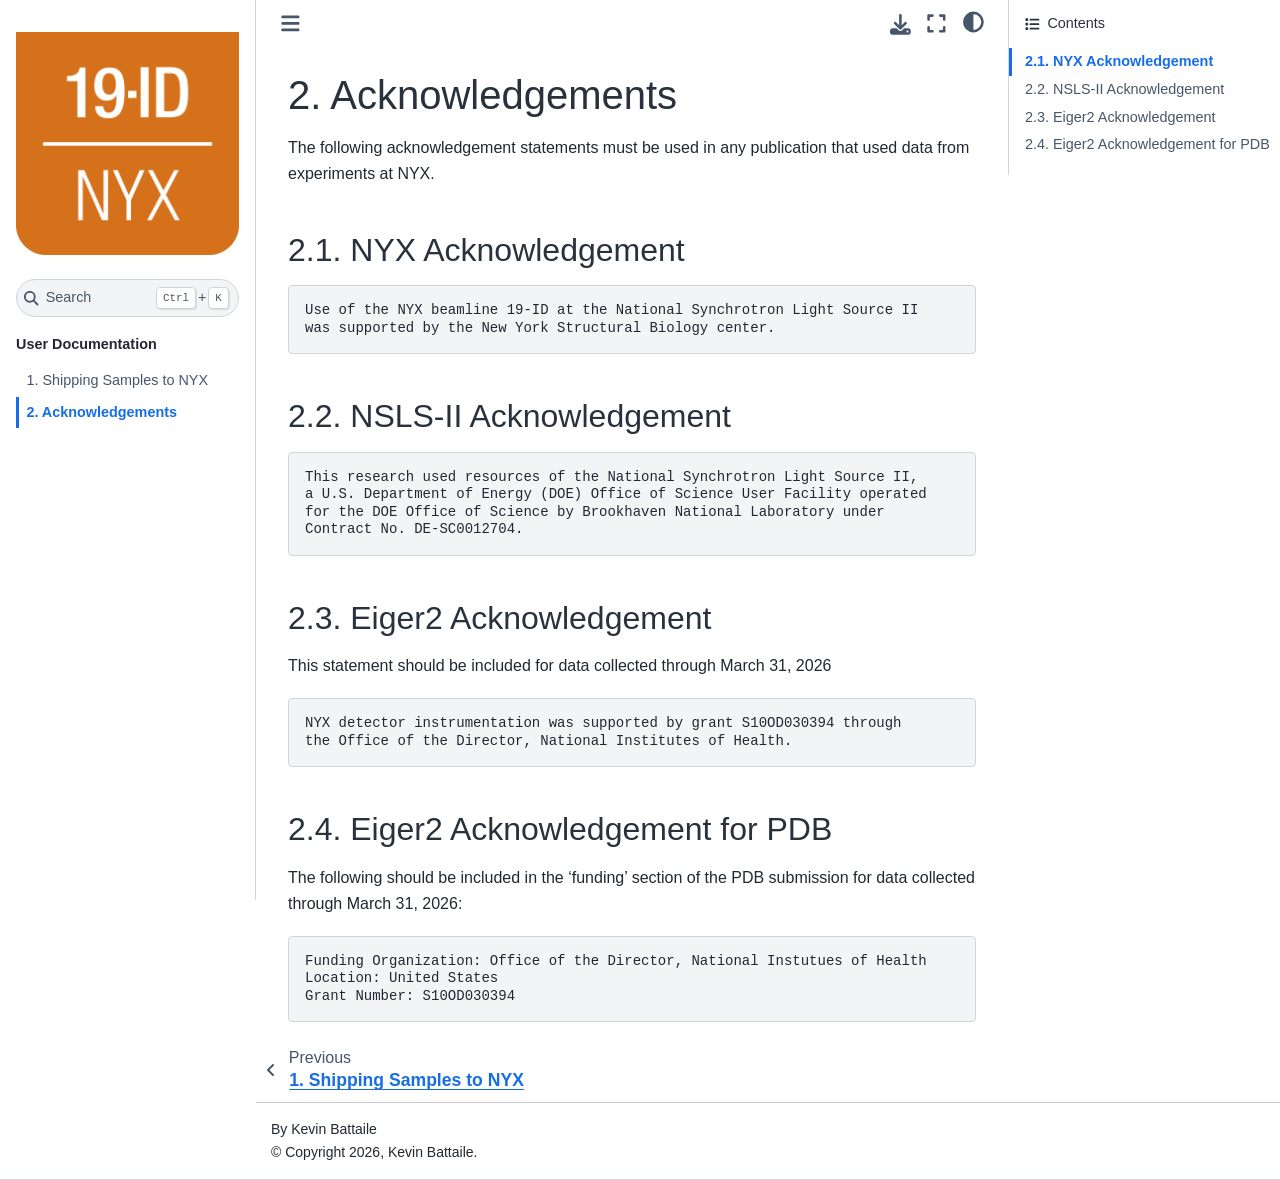
==== docs/acknowledgement.html @ 287fa5cd "Update manual content" ====
<!DOCTYPE html>


<html lang="en" data-content_root="./" >

  <head>
    <meta charset="utf-8" />
    <meta name="viewport" content="width=device-width, initial-scale=1.0" /><meta name="viewport" content="width=device-width, initial-scale=1" />

    <title>2. Acknowledgements &#8212; NYX Documentation  documentation</title>
  
  
  
  <script data-cfasync="false">
    document.documentElement.dataset.mode = localStorage.getItem("mode") || "";
    document.documentElement.dataset.theme = localStorage.getItem("theme") || "";
  </script>
  
  <!-- Loaded before other Sphinx assets -->
  <link href="_static/styles/theme.css?digest=dfe6caa3a7d634c4db9b" rel="stylesheet" />
<link href="_static/styles/bootstrap.css?digest=dfe6caa3a7d634c4db9b" rel="stylesheet" />
<link href="_static/styles/pydata-sphinx-theme.css?digest=dfe6caa3a7d634c4db9b" rel="stylesheet" />

  
  <link href="_static/vendor/fontawesome/6.5.2/css/all.min.css?digest=dfe6caa3a7d634c4db9b" rel="stylesheet" />
  <link rel="preload" as="font" type="font/woff2" crossorigin href="_static/vendor/fontawesome/6.5.2/webfonts/fa-solid-900.woff2" />
<link rel="preload" as="font" type="font/woff2" crossorigin href="_static/vendor/fontawesome/6.5.2/webfonts/fa-brands-400.woff2" />
<link rel="preload" as="font" type="font/woff2" crossorigin href="_static/vendor/fontawesome/6.5.2/webfonts/fa-regular-400.woff2" />

    <link rel="stylesheet" type="text/css" href="_static/pygments.css?v=8f2a1f02" />
    <link rel="stylesheet" type="text/css" href="_static/styles/sphinx-book-theme.css?v=eba8b062" />
  
  <!-- Pre-loaded scripts that we'll load fully later -->
  <link rel="preload" as="script" href="_static/scripts/bootstrap.js?digest=dfe6caa3a7d634c4db9b" />
<link rel="preload" as="script" href="_static/scripts/pydata-sphinx-theme.js?digest=dfe6caa3a7d634c4db9b" />
  <script src="_static/vendor/fontawesome/6.5.2/js/all.min.js?digest=dfe6caa3a7d634c4db9b"></script>

    <script src="_static/documentation_options.js?v=9eb32ce0"></script>
    <script src="_static/doctools.js?v=fd6eb6e6"></script>
    <script src="_static/sphinx_highlight.js?v=6ffebe34"></script>
    <script src="_static/scripts/sphinx-book-theme.js?v=887ef09a"></script>
    <script>DOCUMENTATION_OPTIONS.pagename = 'acknowledgement';</script>
    <link rel="index" title="Index" href="genindex.html" />
    <link rel="search" title="Search" href="search.html" />
    <link rel="prev" title="1. Shipping Samples to NYX" href="shipping.html" />
  <meta name="viewport" content="width=device-width, initial-scale=1"/>
  <meta name="docsearch:language" content="en"/>
  </head>
  
  
  <body data-bs-spy="scroll" data-bs-target=".bd-toc-nav" data-offset="180" data-bs-root-margin="0px 0px -60%" data-default-mode="">

  
  
  <div id="pst-skip-link" class="skip-link d-print-none"><a href="#main-content">Skip to main content</a></div>
  
  <div id="pst-scroll-pixel-helper"></div>
  
  <button type="button" class="btn rounded-pill" id="pst-back-to-top">
    <i class="fa-solid fa-arrow-up"></i>Back to top</button>

  
  <input type="checkbox"
          class="sidebar-toggle"
          id="pst-primary-sidebar-checkbox"/>
  <label class="overlay overlay-primary" for="pst-primary-sidebar-checkbox"></label>
  
  <input type="checkbox"
          class="sidebar-toggle"
          id="pst-secondary-sidebar-checkbox"/>
  <label class="overlay overlay-secondary" for="pst-secondary-sidebar-checkbox"></label>
  
  <div class="search-button__wrapper">
    <div class="search-button__overlay"></div>
    <div class="search-button__search-container">
<form class="bd-search d-flex align-items-center"
      action="search.html"
      method="get">
  <i class="fa-solid fa-magnifying-glass"></i>
  <input type="search"
         class="form-control"
         name="q"
         id="search-input"
         placeholder="Search..."
         aria-label="Search..."
         autocomplete="off"
         autocorrect="off"
         autocapitalize="off"
         spellcheck="false"/>
  <span class="search-button__kbd-shortcut"><kbd class="kbd-shortcut__modifier">Ctrl</kbd>+<kbd>K</kbd></span>
</form></div>
  </div>

  <div class="pst-async-banner-revealer d-none">
  <aside id="bd-header-version-warning" class="d-none d-print-none" aria-label="Version warning"></aside>
</div>

  
    <header class="bd-header navbar navbar-expand-lg bd-navbar d-print-none">
    </header>
  

  <div class="bd-container">
    <div class="bd-container__inner bd-page-width">
      
      
      
      <div class="bd-sidebar-primary bd-sidebar">
        

  
  <div class="sidebar-header-items sidebar-primary__section">
    
    
    
    
  </div>
  
    <div class="sidebar-primary-items__start sidebar-primary__section">
        <div class="sidebar-primary-item">

  
    
  

<a class="navbar-brand logo" href="index.html">
  
  
  
  
  
    
    
      
    
    
    <img src="_static/floor_mat.png" class="logo__image only-light" alt="NYX Documentation  documentation - Home"/>
    <script>document.write(`<img src="_static/floor_mat.png" class="logo__image only-dark" alt="NYX Documentation  documentation - Home"/>`);</script>
  
  
</a></div>
        <div class="sidebar-primary-item">

 <script>
 document.write(`
   <button class="btn search-button-field search-button__button" title="Search" aria-label="Search" data-bs-placement="bottom" data-bs-toggle="tooltip">
    <i class="fa-solid fa-magnifying-glass"></i>
    <span class="search-button__default-text">Search</span>
    <span class="search-button__kbd-shortcut"><kbd class="kbd-shortcut__modifier">Ctrl</kbd>+<kbd class="kbd-shortcut__modifier">K</kbd></span>
   </button>
 `);
 </script></div>
        <div class="sidebar-primary-item"><nav class="bd-links bd-docs-nav" aria-label="Main">
    <div class="bd-toc-item navbar-nav active">
        <p aria-level="2" class="caption" role="heading"><span class="caption-text">User Documentation</span></p>
<ul class="current nav bd-sidenav">
<li class="toctree-l1"><a class="reference internal" href="shipping.html">1. Shipping Samples to NYX</a></li>
<li class="toctree-l1 current active"><a class="current reference internal" href="#">2. Acknowledgements</a></li>
</ul>

    </div>
</nav></div>
    </div>
  
  
  <div class="sidebar-primary-items__end sidebar-primary__section">
  </div>
  
  <div id="rtd-footer-container"></div>


      </div>
      
      <main id="main-content" class="bd-main" role="main">
        
        

<div class="sbt-scroll-pixel-helper"></div>

          <div class="bd-content">
            <div class="bd-article-container">
              
              <div class="bd-header-article d-print-none">
<div class="header-article-items header-article__inner">
  
    <div class="header-article-items__start">
      
        <div class="header-article-item"><button class="sidebar-toggle primary-toggle btn btn-sm" title="Toggle primary sidebar" data-bs-placement="bottom" data-bs-toggle="tooltip">
  <span class="fa-solid fa-bars"></span>
</button></div>
      
    </div>
  
  
    <div class="header-article-items__end">
      
        <div class="header-article-item">

<div class="article-header-buttons">





<div class="dropdown dropdown-download-buttons">
  <button class="btn dropdown-toggle" type="button" data-bs-toggle="dropdown" aria-expanded="false" aria-label="Download this page">
    <i class="fas fa-download"></i>
  </button>
  <ul class="dropdown-menu">
      
      
      
      <li><a href="_sources/acknowledgement.rst" target="_blank"
   class="btn btn-sm btn-download-source-button dropdown-item"
   title="Download source file"
   data-bs-placement="left" data-bs-toggle="tooltip"
>
  

<span class="btn__icon-container">
  <i class="fas fa-file"></i>
  </span>
<span class="btn__text-container">.rst</span>
</a>
</li>
      
      
      
      
      <li>
<button onclick="window.print()"
  class="btn btn-sm btn-download-pdf-button dropdown-item"
  title="Print to PDF"
  data-bs-placement="left" data-bs-toggle="tooltip"
>
  

<span class="btn__icon-container">
  <i class="fas fa-file-pdf"></i>
  </span>
<span class="btn__text-container">.pdf</span>
</button>
</li>
      
  </ul>
</div>




<button onclick="toggleFullScreen()"
  class="btn btn-sm btn-fullscreen-button"
  title="Fullscreen mode"
  data-bs-placement="bottom" data-bs-toggle="tooltip"
>
  

<span class="btn__icon-container">
  <i class="fas fa-expand"></i>
  </span>

</button>



<script>
document.write(`
  <button class="btn btn-sm nav-link pst-navbar-icon theme-switch-button" title="light/dark" aria-label="light/dark" data-bs-placement="bottom" data-bs-toggle="tooltip">
    <i class="theme-switch fa-solid fa-sun fa-lg" data-mode="light"></i>
    <i class="theme-switch fa-solid fa-moon fa-lg" data-mode="dark"></i>
    <i class="theme-switch fa-solid fa-circle-half-stroke fa-lg" data-mode="auto"></i>
  </button>
`);
</script>


<script>
document.write(`
  <button class="btn btn-sm pst-navbar-icon search-button search-button__button" title="Search" aria-label="Search" data-bs-placement="bottom" data-bs-toggle="tooltip">
    <i class="fa-solid fa-magnifying-glass fa-lg"></i>
  </button>
`);
</script>
<button class="sidebar-toggle secondary-toggle btn btn-sm" title="Toggle secondary sidebar" data-bs-placement="bottom" data-bs-toggle="tooltip">
    <span class="fa-solid fa-list"></span>
</button>
</div></div>
      
    </div>
  
</div>
</div>
              
              

<div id="jb-print-docs-body" class="onlyprint">
    <h1>Acknowledgements</h1>
    <!-- Table of contents -->
    <div id="print-main-content">
        <div id="jb-print-toc">
            
            <div>
                <h2> Contents </h2>
            </div>
            <nav aria-label="Page">
                <ul class="visible nav section-nav flex-column">
<li class="toc-h2 nav-item toc-entry"><a class="reference internal nav-link" href="#nyx-acknowledgement">2.1. NYX Acknowledgement</a></li>
<li class="toc-h2 nav-item toc-entry"><a class="reference internal nav-link" href="#nsls-ii-acknowledgement">2.2. NSLS-II Acknowledgement</a></li>
<li class="toc-h2 nav-item toc-entry"><a class="reference internal nav-link" href="#eiger2-acknowledgement">2.3. Eiger2 Acknowledgement</a></li>
<li class="toc-h2 nav-item toc-entry"><a class="reference internal nav-link" href="#eiger2-acknowledgement-for-pdb">2.4. Eiger2 Acknowledgement for PDB</a></li>
</ul>
            </nav>
        </div>
    </div>
</div>

              
                
<div id="searchbox"></div>
                <article class="bd-article">
                  
  <section id="acknowledgements">
<h1><span class="section-number">2. </span>Acknowledgements<a class="headerlink" href="#acknowledgements" title="Link to this heading">#</a></h1>
<p>The following acknowledgement statements must be used in any publication that used data from experiments at NYX.</p>
<section id="nyx-acknowledgement">
<h2><span class="section-number">2.1. </span>NYX Acknowledgement<a class="headerlink" href="#nyx-acknowledgement" title="Link to this heading">#</a></h2>
<div class="highlight-text notranslate"><div class="highlight"><pre><span></span>Use of the NYX beamline 19-ID at the National Synchrotron Light Source II
was supported by the New York Structural Biology center.
</pre></div>
</div>
</section>
<section id="nsls-ii-acknowledgement">
<h2><span class="section-number">2.2. </span>NSLS-II Acknowledgement<a class="headerlink" href="#nsls-ii-acknowledgement" title="Link to this heading">#</a></h2>
<div class="highlight-text notranslate"><div class="highlight"><pre><span></span>This research used resources of the National Synchrotron Light Source II,
a U.S. Department of Energy (DOE) Office of Science User Facility operated
for the DOE Office of Science by Brookhaven National Laboratory under
Contract No. DE-SC0012704.
</pre></div>
</div>
</section>
<section id="eiger2-acknowledgement">
<h2><span class="section-number">2.3. </span>Eiger2 Acknowledgement<a class="headerlink" href="#eiger2-acknowledgement" title="Link to this heading">#</a></h2>
<p>This statement should be included for data collected through March 31, 2026</p>
<div class="highlight-text notranslate"><div class="highlight"><pre><span></span>NYX detector instrumentation was supported by grant S10OD030394 through
the Office of the Director, National Institutes of Health.
</pre></div>
</div>
</section>
<section id="eiger2-acknowledgement-for-pdb">
<h2><span class="section-number">2.4. </span>Eiger2 Acknowledgement for PDB<a class="headerlink" href="#eiger2-acknowledgement-for-pdb" title="Link to this heading">#</a></h2>
<p>The following should be included in the ‘funding’ section of the PDB submission for data collected through March 31, 2026:</p>
<div class="highlight-text notranslate"><div class="highlight"><pre><span></span>Funding Organization: Office of the Director, National Instutues of Health
Location: United States
Grant Number: S10OD030394
</pre></div>
</div>
</section>
</section>


                </article>
              

              
              
              
              
                <footer class="prev-next-footer d-print-none">
                  
<div class="prev-next-area">
    <a class="left-prev"
       href="shipping.html"
       title="previous page">
      <i class="fa-solid fa-angle-left"></i>
      <div class="prev-next-info">
        <p class="prev-next-subtitle">previous</p>
        <p class="prev-next-title"><span class="section-number">1. </span>Shipping Samples to NYX</p>
      </div>
    </a>
</div>
                </footer>
              
            </div>
            
            
              
                <div class="bd-sidebar-secondary bd-toc"><div class="sidebar-secondary-items sidebar-secondary__inner">


  <div class="sidebar-secondary-item">
  <div class="page-toc tocsection onthispage">
    <i class="fa-solid fa-list"></i> Contents
  </div>
  <nav class="bd-toc-nav page-toc">
    <ul class="visible nav section-nav flex-column">
<li class="toc-h2 nav-item toc-entry"><a class="reference internal nav-link" href="#nyx-acknowledgement">2.1. NYX Acknowledgement</a></li>
<li class="toc-h2 nav-item toc-entry"><a class="reference internal nav-link" href="#nsls-ii-acknowledgement">2.2. NSLS-II Acknowledgement</a></li>
<li class="toc-h2 nav-item toc-entry"><a class="reference internal nav-link" href="#eiger2-acknowledgement">2.3. Eiger2 Acknowledgement</a></li>
<li class="toc-h2 nav-item toc-entry"><a class="reference internal nav-link" href="#eiger2-acknowledgement-for-pdb">2.4. Eiger2 Acknowledgement for PDB</a></li>
</ul>
  </nav></div>

</div></div>
              
            
          </div>
          <footer class="bd-footer-content">
            
<div class="bd-footer-content__inner container">
  
  <div class="footer-item">
    
<p class="component-author">
By Kevin Battaile
</p>

  </div>
  
  <div class="footer-item">
    

  <p class="copyright">
    
      © Copyright 2026, Kevin Battaile.
      <br/>
    
  </p>

  </div>
  
  <div class="footer-item">
    
  </div>
  
  <div class="footer-item">
    
  </div>
  
</div>
          </footer>
        

      </main>
    </div>
  </div>
  
  <!-- Scripts loaded after <body> so the DOM is not blocked -->
  <script src="_static/scripts/bootstrap.js?digest=dfe6caa3a7d634c4db9b"></script>
<script src="_static/scripts/pydata-sphinx-theme.js?digest=dfe6caa3a7d634c4db9b"></script>

  <footer class="bd-footer">
  </footer>
  </body>
</html>
---- docs/_static/styles/theme.css ----
/* Provided by Sphinx's 'basic' theme, and included in the final set of assets */
@import "../basic.css";
---- docs/_static/styles/pydata-sphinx-theme.css ----
html{--pst-header-height:4rem;--pst-header-article-height:calc(var(--pst-header-height)*2/3);--pst-sidebar-secondary:17rem;--pst-font-size-base:1rem;--pst-font-size-h1:2.5rem;--pst-font-size-h2:2rem;--pst-font-size-h3:1.75rem;--pst-font-size-h4:1.5rem;--pst-font-size-h5:1.25rem;--pst-font-size-h6:1.1rem;--pst-font-size-milli:0.9rem;--pst-sidebar-font-size:0.9rem;--pst-sidebar-font-size-mobile:1.1rem;--pst-sidebar-header-font-size:1.2rem;--pst-sidebar-header-font-weight:600;--pst-admonition-font-weight-heading:600;--pst-font-weight-caption:300;--pst-font-weight-heading:400;--pst-font-family-base-system:-apple-system,"BlinkMacSystemFont","Segoe UI","Helvetica Neue","Arial",sans-serif,"Apple Color Emoji","Segoe UI Emoji","Segoe UI Symbol";--pst-font-family-monospace-system:"SFMono-Regular","Menlo","Consolas","Monaco","Liberation Mono","Lucida Console",monospace;--pst-font-family-base:var(--pst-font-family-base-system);--pst-font-family-heading:var(--pst-font-family-base-system);--pst-font-family-monospace:var(--pst-font-family-monospace-system);--pst-font-size-icon:1.5rem;--pst-icon-check-circle:"";--pst-icon-info-circle:"";--pst-icon-exclamation-triangle:"";--pst-icon-exclamation-circle:"";--pst-icon-times-circle:"";--pst-icon-lightbulb:"";--pst-icon-download:"";--pst-icon-angle-left:"";--pst-icon-angle-right:"";--pst-icon-external-link:"";--pst-icon-search-minus:"";--pst-icon-github:"";--pst-icon-gitlab:"";--pst-icon-share:"";--pst-icon-bell:"";--pst-icon-pencil:"";--pst-breadcrumb-divider:"";--pst-icon-admonition-default:var(--pst-icon-bell);--pst-icon-admonition-note:var(--pst-icon-info-circle);--pst-icon-admonition-attention:var(--pst-icon-exclamation-circle);--pst-icon-admonition-caution:var(--pst-icon-exclamation-triangle);--pst-icon-admonition-warning:var(--pst-icon-exclamation-triangle);--pst-icon-admonition-danger:var(--pst-icon-exclamation-triangle);--pst-icon-admonition-error:var(--pst-icon-times-circle);--pst-icon-admonition-hint:var(--pst-icon-lightbulb);--pst-icon-admonition-tip:var(--pst-icon-lightbulb);--pst-icon-admonition-important:var(--pst-icon-exclamation-circle);--pst-icon-admonition-seealso:var(--pst-icon-share);--pst-icon-admonition-todo:var(--pst-icon-pencil);--pst-icon-versionmodified-default:var(--pst-icon-exclamation-circle);--pst-icon-versionmodified-added:var(--pst-icon-exclamation-circle);--pst-icon-versionmodified-changed:var(--pst-icon-exclamation-circle);--pst-icon-versionmodified-deprecated:var(--pst-icon-exclamation-circle);font-size:var(--pst-font-size-base);scroll-padding-top:calc(var(--pst-header-height) + 1rem)}body{background-color:var(--pst-color-background);color:var(--pst-color-text-base);display:flex;flex-direction:column;font-family:var(--pst-font-family-base);font-weight:400;line-height:1.65;min-height:100vh}body::-webkit-scrollbar-track{background-color:var(--pst-color-background)}p{font-size:1em;margin-bottom:1.15rem}p.rubric{border-bottom:1px solid var(--pst-color-border)}p.centered{text-align:center}a{word-wrap:break-word;color:var(--pst-color-link);text-decoration:underline;text-decoration-thickness:max(1px,.0625rem);text-underline-offset:.1578em}a:hover{color:var(--pst-color-link-hover);text-decoration-skip-ink:none;text-decoration-thickness:max(3px,.1875rem,.12em)}a:active,a:visited{color:var(--pst-color-link)}a:visited:hover{color:var(--pst-color-link-hover)}a.headerlink{color:var(--pst-color-secondary);font-size:.8em;margin-left:.2em;opacity:.7;padding:0 4px;text-decoration:none;transition:all .2s ease-out;user-select:none}a.headerlink:hover{opacity:1}a.github:before,a.gitlab:before{color:var(--pst-color-text-muted);font:var(--fa-font-brands);margin-right:.25rem}a.github:before{content:var(--pst-icon-github)}a.gitlab:before{content:var(--pst-icon-gitlab)}h1,h2,h3,h4,h5,h6{font-family:var(--pst-font-family-heading);font-weight:var(--pst-font-weight-heading);line-height:1.15;margin:2.75rem 0 1.05rem}h1{font-size:var(--pst-font-size-h1);margin-top:0}h1,h2{color:var(--pst-heading-color)}h2{font-size:var(--pst-font-size-h2)}h3{font-size:var(--pst-font-size-h3)}h3,h4{color:var(--pst-heading-color)}h4{font-size:var(--pst-font-size-h4)}h5{font-size:var(--pst-font-size-h5)}h5,h6{color:var(--pst-color-text-base)}h6{font-size:var(--pst-font-size-h6)}.text_small,small{font-size:var(--pst-font-size-milli)}hr{border:0;border-top:1px solid var(--pst-color-border)}code,kbd,pre,samp{font-family:var(--pst-font-family-monospace)}kbd{background-color:var(--pst-color-on-background);color:var(--pst-color-text-muted)}kbd:not(.compound){border:1px solid var(--pst-color-border);box-shadow:1px 1px 1px var(--pst-color-shadow);margin:0 .1rem;padding:.1rem .4rem}code{color:var(--pst-color-inline-code)}pre{background-color:var(--pst-color-surface);border:1px solid var(--pst-color-border);border-radius:.25rem;color:var(--pst-color-text-base);line-height:1.2em;margin:1.5em 0;padding:1rem}pre .linenos{opacity:.8;padding-right:10px}#pst-back-to-top{background-color:var(--pst-color-secondary);border:none;color:var(--pst-color-secondary-text);display:none;left:50vw;position:fixed;top:90vh;transform:translate(-50%);z-index:1080}#pst-back-to-top .fa-arrow-up{margin-inline-end:.5em}#pst-back-to-top:hover{background-color:var(--pst-violet-600);color:var(--pst-color-link-hover);color:var(--pst-color-secondary-text);text-decoration:underline;text-decoration-skip-ink:none;text-decoration-thickness:max(1px,.0625rem);text-decoration-thickness:max(3px,.1875rem,.12em);text-decoration-thickness:1px;text-underline-offset:.1578em}#pst-back-to-top:focus-visible{box-shadow:none;outline:var(--pst-color-accent) solid .1875rem;outline-color:var(--pst-color-secondary);outline-offset:.1875rem}:focus-visible{box-shadow:none;outline:var(--pst-color-accent) solid .1875rem}.skip-link{background-color:var(--pst-color-warning);border-bottom:1px solid var(--pst-color-border);left:0;padding:.5rem;position:fixed;right:0;text-align:center;top:0;transform:translateY(-100%);transition:transform .15s ease-in-out;z-index:1055}.skip-link:focus-within{transform:translateY(0)}.skip-link a{color:var(--pst-color-warning-text)!important}.skip-link a:focus-visible{outline-color:#14181e}.bd-container{display:flex;flex-grow:1;justify-content:center}.bd-container .bd-container__inner{display:flex}.bd-page-width{width:100%}@media(min-width:960px){.bd-page-width{max-width:88rem}}.pst-async-banner-revealer{height:0;overflow:hidden;transition:height .3s ease-in-out}@media(prefers-reduced-motion){.pst-async-banner-revealer{transition:none}}#bd-header-version-warning,.bd-header-announcement{align-items:center;display:flex;justify-content:center;min-height:3rem;padding:.5rem 12.5%;position:relative;text-align:center;width:100%}@media(max-width:959.98px){#bd-header-version-warning,.bd-header-announcement{padding:.5rem 2%}}#bd-header-version-warning p,.bd-header-announcement p{font-weight:700;margin:0}#bd-header-version-warning a,.bd-header-announcement a{color:var(--pst-color-inline-code-links)}#bd-header-version-warning .pst-button-link-to-stable-version,.bd-header-announcement .pst-button-link-to-stable-version{background-color:var(--pst-color-danger);border-color:var(--pst-color-danger);border-radius:.25rem;box-shadow:0 .2rem .5rem var(--pst-color-shadow),0 0 .0625rem var(--pst-color-shadow)!important;color:var(--pst-color-danger-text)}#bd-header-version-warning .pst-button-link-to-stable-version:hover,.bd-header-announcement .pst-button-link-to-stable-version:hover{background-color:var(--pst-color-danger-highlight);border-color:var(--pst-color-danger-highlight);color:var(--pst-color-danger-text)}#bd-header-version-warning .pst-button-link-to-stable-version:focus-visible,.bd-header-announcement .pst-button-link-to-stable-version:focus-visible{outline:.1875rem solid var(--pst-color-danger);outline-offset:.1875rem}.bd-header-announcement{background-color:var(--pst-color-secondary-bg)}#bd-header-version-warning{background-color:var(--pst-color-danger-bg)}.bd-main{display:flex;flex-direction:column;flex-grow:1;min-width:0}.bd-main .bd-content{display:flex;height:100%;justify-content:center}.bd-main .bd-content .bd-article-container{display:flex;flex-direction:column;justify-content:start;max-width:60em;overflow-x:auto;padding:1rem;width:100%}@media(min-width:1200px){.bd-main .bd-content .bd-article-container .bd-article{padding-left:2rem;padding-top:1.5rem}}.bd-footer{border-top:1px solid var(--pst-color-border);width:100%}.bd-footer .bd-footer__inner{display:flex;flex-grow:1;margin:auto;padding:1rem}.bd-footer .footer-items__center,.bd-footer .footer-items__end,.bd-footer .footer-items__start{display:flex;flex-direction:column;flex-grow:1;gap:.5rem;justify-content:center}.bd-footer .footer-items__center{text-align:center}.bd-footer .footer-items__end{text-align:end}.bd-footer .footer-item p{margin-bottom:0}.bd-footer-article{margin-top:auto}.bd-footer-article .footer-article-items{display:flex;flex-direction:column}.bd-footer-content .footer-content-items{display:flex;flex-direction:column;margin-top:auto}.bd-header{background-color:var(--pst-color-on-background)!important;box-shadow:0 .125rem .25rem 0 var(--pst-color-shadow);justify-content:center;max-width:100vw;padding:0;position:sticky;top:0;width:100%;z-index:1030}.bd-header .bd-header__inner{align-items:center;display:flex;height:fit-content;padding-left:1rem;padding-right:1rem}.bd-header :focus-visible{border-radius:.125rem}.bd-header .navbar-item{align-items:center;display:flex;height:var(--pst-header-height);max-height:var(--pst-header-height)}.bd-header .navbar-header-items{display:none;flex-shrink:1}@media(min-width:960px){.bd-header .navbar-header-items{display:inherit;flex-grow:1;padding:0 0 0 .5rem}}.bd-header .navbar-header-items__center,.bd-header .navbar-header-items__end,.bd-header .navbar-header-items__start{align-items:center;display:flex;flex-flow:wrap;row-gap:0}.bd-header .navbar-header-items__center,.bd-header .navbar-header-items__end{column-gap:1rem}.bd-header .navbar-header-items__start{flex-shrink:0;gap:.5rem;margin-right:auto}.bd-header .navbar-header-items__end{justify-content:end}.bd-header ul.navbar-nav{display:flex}@media(min-width:960px){.bd-header ul.navbar-nav{align-items:baseline}}.bd-header ul.navbar-nav>li.nav-item{margin-inline:2px}.bd-header ul.navbar-nav>li.nav-item>.nav-link{color:var(--pst-color-text-muted);padding-inline:6px;position:relative}.bd-header ul.navbar-nav>li.nav-item>.nav-link:before{background-color:transparent;content:"";display:block;inset:0;bottom:calc(max(3px, .1875rem, .12em)*-1);margin:max(3px,.1875rem,.12em) 0;position:absolute}.bd-header ul.navbar-nav>li.nav-item>.nav-link:hover{color:var(--pst-color-secondary);text-decoration:none}.bd-header ul.navbar-nav>li.nav-item>.nav-link:hover:before{border-bottom:max(3px,.1875rem,.12em) solid var(--pst-color-secondary)}.bd-header ul.navbar-nav>li.nav-item>.nav-link:focus-visible{box-shadow:none;outline:3px solid var(--pst-color-accent);outline-offset:3px}.bd-header ul.navbar-nav>li.nav-item.current>.nav-link{color:var(--pst-color-primary)}.bd-header ul.navbar-nav>li.nav-item.current>.nav-link:before{border-bottom:3px solid var(--pst-color-primary)}.bd-header ul.navbar-nav>li.nav-item.dropdown{margin-inline:4px}.bd-header ul.navbar-nav>li.nav-item.dropdown button{padding-inline:8px}.bd-header ul.navbar-nav>li.nav-item.dropdown>.dropdown-toggle{border-radius:.125rem;color:var(--pst-color-text-muted)}.bd-header ul.navbar-nav>li.nav-item.dropdown>.dropdown-toggle:focus-visible{box-shadow:0 0 0 .1875rem var(--pst-color-accent)}.bd-header ul.navbar-nav>li.nav-item.dropdown>.dropdown-toggle:hover{box-shadow:0 0 0 .1875rem var(--pst-color-link-hover);color:var(--pst-color-text-base);text-decoration:none}.bd-header ul.navbar-nav li a.nav-link.dropdown-item{color:var(--pst-color-text-muted);text-decoration:none}.bd-header ul.navbar-nav li a.nav-link.dropdown-item:hover{color:var(--pst-color-link-hover);text-decoration:underline;text-decoration-skip-ink:none;text-decoration-thickness:max(1px,.0625rem);text-decoration-thickness:max(3px,.1875rem,.12em);text-underline-offset:.1578em}.bd-header ul.navbar-nav .dropdown button{border:none;display:unset}.bd-header ul.navbar-nav .dropdown button:hover{color:var(--pst-color-link-hover);text-decoration:underline;text-decoration-skip-ink:none;text-decoration-thickness:max(1px,.0625rem);text-decoration-thickness:max(3px,.1875rem,.12em);text-underline-offset:.1578em}.bd-header ul.navbar-nav .dropdown .dropdown-menu{background-color:var(--pst-color-on-background);border:1px solid var(--pst-color-border);box-shadow:0 0 .3rem .1rem var(--pst-color-shadow);margin:.5rem 0;min-width:20rem;padding:.5rem 0;z-index:1070}.bd-header ul.navbar-nav .dropdown .dropdown-menu .dropdown-item{padding:.25rem 1.5rem}.bd-header ul.navbar-nav .dropdown .dropdown-menu .dropdown-item:focus:not(:hover,:active){background-color:inherit}.bd-header ul.navbar-nav .dropdown .dropdown-menu .dropdown-item:focus-visible{z-index:10}.bd-header ul.navbar-nav .dropdown .dropdown-menu:not(.show){display:none}.bd-header button.sidebar-toggle{background-color:inherit;color:var(--pst-color-muted);font-size:var(--pst-font-size-icon);margin-bottom:0;padding:.5rem}.bd-header button.primary-toggle{margin-right:1rem}@media(min-width:960px){.bd-header button.primary-toggle{display:none}}.bd-header button.secondary-toggle{margin-left:1rem}@media(min-width:1200px){.bd-header button.secondary-toggle{display:none}}@media(min-width:960px){.navbar-center-items .navbar-item{display:inline-block}}.nav-link{transition:none}.nav-link:hover{color:var(--pst-color-link-hover);text-decoration:underline;text-decoration-skip-ink:none;text-decoration-thickness:max(1px,.0625rem);text-decoration-thickness:max(3px,.1875rem,.12em);text-underline-offset:.1578em}.nav-link.nav-external:after{content:var(--pst-icon-external-link);font:var(--fa-font-solid);font-size:.75em;margin-left:.3em}.bd-navbar-elements li.nav-item i{font-size:.7rem;padding-left:2px;vertical-align:middle}.navbar-persistent--mobile{margin-left:auto}@media(min-width:960px){.navbar-persistent--mobile{display:none}}.navbar-persistent--container{display:none}@media(min-width:960px){.navbar-persistent--container{display:flex}}.header-article__inner{display:flex;padding:0 .5rem}.header-article__inner .header-article-item{height:var(--pst-header-article-height);min-height:var(--pst-header-article-height)}.header-article__inner .header-article-items__end,.header-article__inner .header-article-items__start{align-items:start;display:flex;gap:.5rem}.header-article__inner .header-article-items__end{margin-left:auto}.bd-sidebar-primary{background-color:var(--pst-color-background);border-right:1px solid var(--pst-color-border);display:flex;flex:0 0 auto;flex-direction:column;font-size:var(--pst-sidebar-font-size-mobile);gap:1rem;max-height:calc(100vh - var(--pst-header-height));overflow-y:auto;padding:2rem 1rem 1rem;position:sticky;top:var(--pst-header-height);width:25%}@media(min-width:960px){.bd-sidebar-primary{font-size:var(--pst-sidebar-font-size)}}.bd-sidebar-primary :focus-visible{border-radius:.125rem}.bd-sidebar-primary .nav-link{font-size:var(--pst-sidebar-font-size-mobile)}.bd-sidebar-primary.no-sidebar{border-right:0}@media(min-width:960px){.bd-sidebar-primary.hide-on-wide{display:none}}.bd-sidebar-primary h1,.bd-sidebar-primary h2,.bd-sidebar-primary h3,.bd-sidebar-primary h4{color:var(--pst-color-text-base)}.bd-sidebar-primary .sidebar-primary-items__end .sidebar-primary-item,.bd-sidebar-primary .sidebar-primary-items__start .sidebar-primary-item{padding:.5rem 0}.bd-sidebar-primary .sidebar-header-items{display:flex;flex-direction:column}.bd-sidebar-primary .sidebar-header-items .sidebar-header-items__title{color:var(--pst-color-text-base);font-size:var(--pst-sidebar-header-font-size);font-weight:var(--pst-sidebar-header-font-weight);margin-bottom:.5rem}.bd-sidebar-primary .sidebar-header-items .nav-item.dropdown button{display:none}.bd-sidebar-primary .sidebar-header-items .nav-item.dropdown .dropdown-menu{background-color:inherit;border:none;display:flex;flex-direction:column;font-size:inherit;margin:0;padding:0}.bd-sidebar-primary .sidebar-header-items .nav-item.dropdown .dropdown-menu .dropdown-item:focus,.bd-sidebar-primary .sidebar-header-items .nav-item.dropdown .dropdown-menu .dropdown-item:hover{background-color:unset}.bd-sidebar-primary .sidebar-header-items .bd-navbar-elements .nav-link:focus-visible{box-shadow:none;outline:var(--pst-color-accent) solid .1875rem;outline-offset:.1875rem}.bd-sidebar-primary .sidebar-header-items .sidebar-header-items__center{display:flex;flex-direction:column}.bd-sidebar-primary .sidebar-header-items .sidebar-header-items__end{align-items:center;display:flex;gap:1rem}@media(min-width:960px){.bd-sidebar-primary .sidebar-header-items{display:none}}.bd-sidebar-primary .sidebar-primary-items__start{border-top:1px solid var(--pst-color-border)}@media(min-width:960px){.bd-sidebar-primary .sidebar-primary-items__start{border-top:none}}.bd-sidebar-primary .sidebar-primary-items__end{margin-bottom:1em;margin-top:auto}.bd-sidebar-primary .list-caption{list-style:none;padding-left:0}.bd-sidebar-primary .list-caption li.toctree-l0.has-children>details>summary{align-items:baseline;display:flex;height:auto;justify-content:space-between;position:relative;width:auto}.bd-sidebar-primary .list-caption li.toctree-l0.has-children>details>summary .toctree-toggle{flex:0 0 auto}.bd-sidebar-primary .list-caption li.toctree-l0.has-children>details>summary .toctree-toggle .fa-chevron-down{font-size:1rem}.bd-sidebar-primary li.has-children{position:relative}.bd-sidebar-primary li.has-children .caption,.bd-sidebar-primary li.has-children>.reference{margin-right:calc(30px + .1875rem);padding-top:.25rem}.bd-sidebar-primary li.has-children>details>summary{list-style:none}.bd-sidebar-primary li.has-children>details>summary::-webkit-details-marker{display:none}.bd-sidebar-primary li.has-children>details>summary:focus-visible{outline:none}.bd-sidebar-primary li.has-children>details>summary:focus-visible>.toctree-toggle{outline:var(--pst-color-accent) solid .1875rem;outline-offset:-.1875rem}.bd-sidebar-primary li.has-children>details>summary .toctree-toggle{align-items:center;cursor:pointer;display:inline-flex;height:30px;justify-content:center;position:absolute;right:0;top:0;width:30px}.bd-sidebar-primary li.has-children>details>summary .toctree-toggle .fa-chevron-down{font-size:.75rem}.bd-sidebar-primary li.has-children>details[open]>summary .fa-chevron-down{transform:rotate(180deg)}nav.bd-links{margin-right:-1rem}@media(min-width:960px){nav.bd-links{display:block}}nav.bd-links ul{display:block;list-style:none}nav.bd-links ul ul{padding:0 0 0 1rem}nav.bd-links li>a{box-shadow:none;color:var(--pst-color-text-muted);display:block;margin-right:.1875rem;padding:.25rem .65rem;text-decoration:none}nav.bd-links li>a:hover{background-color:transparent;text-decoration:underline;text-decoration-skip-ink:none;text-decoration-thickness:max(3px,.1875rem,.12em)}nav.bd-links li>a:active,nav.bd-links li>a:hover{color:var(--pst-color-link-hover)}nav.bd-links li>a:focus-visible{box-shadow:0 0 0 .1875rem var(--pst-color-accent);outline:none;z-index:10}nav.bd-links li>a.reference.external:after{content:var(--pst-icon-external-link);font:var(--fa-font-solid);font-size:.75em;margin-left:.3em}nav.bd-links .current>a{background-color:transparent;box-shadow:inset max(3px,.1875rem,.12em) 0 0 var(--pst-color-primary);color:var(--pst-color-primary);font-weight:600}nav.bd-links .current>a:focus-visible{box-shadow:inset max(3px,.1875rem,.12em) 0 0 var(--pst-color-primary),0 0 0 .1875rem var(--pst-color-accent);outline:none}nav.bd-links p.bd-links__title{font-size:var(--pst-sidebar-header-font-size)}nav.bd-links p.bd-links__title,nav.bd-links p.caption{font-weight:var(--pst-sidebar-header-font-weight);margin-bottom:.5rem}nav.bd-links p.caption{color:var(--pst-color-text-base);font-size:var(--pst-sidebar-font-size-mobile);margin-top:1.25rem;position:relative}nav.bd-links p.caption:first-child{margin-top:0}@media(min-width:960px){nav.bd-links p.caption{font-size:var(--pst-sidebar-font-size)}}.bd-sidebar-secondary{background-color:var(--pst-color-background);display:flex;flex-direction:column;flex-shrink:0;font-size:var(--pst-sidebar-font-size-mobile);max-height:calc(100vh - var(--pst-header-height));order:2;overflow-y:auto;padding:2rem 1rem 1rem;position:sticky;top:var(--pst-header-height);width:var(--pst-sidebar-secondary)}@media(min-width:1200px){.bd-sidebar-secondary{font-size:var(--pst-sidebar-font-size)}}.sidebar-secondary-item{padding:.5rem}@media(min-width:1200px){.sidebar-secondary-item{border-left:1px solid var(--pst-color-border);padding-left:1rem}}.sidebar-secondary-item i{padding-right:.5rem}input.sidebar-toggle{display:none}label.overlay{background-color:#000;height:0;left:0;opacity:.5;position:fixed;top:0;transition:opacity .2s ease-out;width:0;z-index:1050}input#pst-primary-sidebar-checkbox:checked+label.overlay.overlay-primary,input#pst-secondary-sidebar-checkbox:checked+label.overlay.overlay-secondary{height:100vh;width:100vw}input#pst-primary-sidebar-checkbox:checked~.bd-container .bd-sidebar-primary{margin-left:0;visibility:visible}input#pst-secondary-sidebar-checkbox:checked~.bd-container .bd-sidebar-secondary{margin-right:0;visibility:visible}@media(min-width:960px){.sidebar-toggle.primary-toggle{display:none}input#pst-primary-sidebar-checkbox:checked+label.overlay.overlay-primary{height:0;width:0}.bd-sidebar-primary{margin-left:0;visibility:visible}}@media(max-width:959.98px){.bd-sidebar-primary{flex-grow:.75;height:100vh;left:0;margin-left:-75%;max-height:100vh;max-width:350px;position:fixed;top:0;transition:visibility .2s ease-out,margin .2s ease-out;visibility:hidden;width:75%;z-index:1055}}@media(max-width:1199.98px){.bd-sidebar-secondary{flex-grow:.75;height:100vh;margin-right:-75%;max-height:100vh;max-width:350px;position:fixed;right:0;top:0;transition:visibility .2s ease-out,margin .2s ease-out;visibility:hidden;width:75%;z-index:1055}}ul.bd-breadcrumbs{display:flex;flex-wrap:wrap;font-size:.8rem;list-style:none;padding-left:0}ul.bd-breadcrumbs li.breadcrumb-item{align-items:center;display:flex;font-weight:700}ul.bd-breadcrumbs li.breadcrumb-item a{color:var(--pst-color-text-muted);text-decoration:none}ul.bd-breadcrumbs li.breadcrumb-item a:hover{color:var(--pst-color-link-hover);text-decoration:underline;text-decoration-skip-ink:none;text-decoration-thickness:max(1px,.0625rem);text-decoration-thickness:max(3px,.1875rem,.12em);text-underline-offset:.1578em}ul.bd-breadcrumbs li.breadcrumb-item:not(.breadcrumb-home):before{color:var(--pst-color-text-muted);content:var(--pst-breadcrumb-divider);font:var(--fa-font-solid);font-size:.8rem;padding:0 .5rem}html .pst-navbar-icon{align-items:center;border:none;border-radius:0;box-sizing:border-box;color:var(--pst-color-text-muted);display:flex;font-size:1rem;height:2.15rem;justify-content:center;line-height:1.65;min-height:24px;min-width:24px;padding:.25rem 0;position:relative}html .pst-navbar-icon:before{background-color:transparent;content:"";display:block;inset:0;bottom:calc(max(3px, .1875rem, .12em)*-1);margin:max(3px,.1875rem,.12em) 0;position:absolute}html .pst-navbar-icon:hover{color:var(--pst-color-secondary);text-decoration:none}html .pst-navbar-icon:hover:before{border-bottom:max(3px,.1875rem,.12em) solid var(--pst-color-secondary)}html .pst-navbar-icon:focus-visible{box-shadow:none;outline:3px solid var(--pst-color-accent);outline-offset:3px}ul.navbar-icon-links{align-items:center;column-gap:1rem;display:flex;flex-flow:row wrap;justify-content:space-evenly;list-style:none;margin-bottom:0;padding-left:0}ul.navbar-icon-links i.fa-brands,ul.navbar-icon-links i.fa-regular,ul.navbar-icon-links i.fa-solid{font-size:var(--pst-font-size-icon);font-style:normal;vertical-align:middle}ul.navbar-icon-links i.fa-square-twitter:before{color:#55acee}ul.navbar-icon-links i.fa-square-gitlab:before{color:#548}ul.navbar-icon-links i.fa-bitbucket:before{color:#0052cc}ul.navbar-icon-links img.icon-link-image{border-radius:.2rem;height:1.5em}ul.navbar-icon-links .fa-pydata{stroke:var(--pst-color-background);stroke-linejoin:round;stroke-width:.35}.navbar-brand{align-items:center;display:flex;flex-shrink:0;gap:.5rem;height:var(--pst-header-height);margin:0;max-height:var(--pst-header-height);padding:.5rem 0;position:relative;width:auto}.navbar-brand p{color:var(--pst-color-text-base);margin-bottom:0}.navbar-brand img{height:100%;max-width:100%;width:auto}.navbar-brand:hover,.navbar-brand:visited:hover{color:var(--pst-color-link-hover);color:var(--pst-color-text-base);text-decoration:underline;text-decoration-skip-ink:none;text-decoration-thickness:max(1px,.0625rem);text-decoration-thickness:max(3px,.1875rem,.12em);text-underline-offset:.1578em}ul.navbar-nav ul{padding:0 0 0 1rem}ul.navbar-nav li{display:flex;flex-direction:column}ul.navbar-nav li a{align-items:center;color:var(--pst-color-text-muted);display:flex;height:100%;padding-bottom:.25rem;padding-top:.25rem;text-decoration:none}ul.navbar-nav li a:hover{color:var(--pst-color-link-hover);text-decoration:underline;text-decoration-skip-ink:none;text-decoration-thickness:max(1px,.0625rem);text-decoration-thickness:max(3px,.1875rem,.12em);text-underline-offset:.1578em}.page-toc .section-nav{border-bottom:none;padding-left:0}.page-toc .section-nav ul{padding-left:1rem}.page-toc .nav-link{font-size:var(--pst-sidebar-font-size-mobile)}@media(min-width:1200px){.page-toc .nav-link{font-size:var(--pst-sidebar-font-size)}}.page-toc .onthispage{color:var(--pst-color-text-base);font-weight:var(--pst-sidebar-header-font-weight);margin-bottom:.5rem}.prev-next-area{width:100%}.prev-next-area p{color:var(--pst-color-text-muted);line-height:1.3em;margin:0 .3em}.prev-next-area i{font-size:1.2em}.prev-next-area a{align-items:center;border:none;color:var(--pst-color-text-muted);display:flex;max-width:45%;overflow-x:hidden;padding:10px;text-decoration:none}.prev-next-area a p.prev-next-title{word-wrap:break-word;color:var(--pst-color-link);font-size:1.1em;font-weight:var(--pst-admonition-font-weight-heading);text-decoration:underline;text-decoration-thickness:max(1px,.0625rem);text-underline-offset:.1578em}.prev-next-area a p.prev-next-title:hover{color:var(--pst-color-link-hover);text-decoration-skip-ink:none;text-decoration-thickness:max(3px,.1875rem,.12em)}.prev-next-area a p.prev-next-title:active,.prev-next-area a p.prev-next-title:visited{color:var(--pst-color-link)}.prev-next-area a p.prev-next-title:visited:hover{color:var(--pst-color-link-hover)}.prev-next-area a:hover p.prev-next-title,.prev-next-area a:visited:hover p.prev-next-title{color:var(--pst-color-link-hover);text-decoration:underline;text-decoration-skip-ink:none;text-decoration-thickness:max(1px,.0625rem);text-decoration-thickness:max(3px,.1875rem,.12em);text-underline-offset:.1578em}.prev-next-area a .prev-next-info{flex-direction:column;margin:0 .5em}.prev-next-area a .prev-next-info .prev-next-subtitle{text-transform:capitalize}.prev-next-area a.left-prev{float:left}.prev-next-area a.right-next{float:right}.prev-next-area a.right-next div.prev-next-info{text-align:right}.bd-search{border:1px solid var(--pst-color-border);border-radius:.25rem;color:var(--pst-color-text-base);gap:.5rem;padding-left:.5rem;position:relative}.bd-search,.bd-search:active{background-color:var(--pst-color-background)}.bd-search:active{color:var(--pst-color-text-muted)}.bd-search .icon{color:var(--pst-color-border);left:25px;position:absolute}.bd-search .fa-solid.fa-magnifying-glass{color:var(--pst-color-text-muted);left:calc(1.25rem - .35em);position:absolute}.bd-search input::placeholder{color:var(--pst-color-text-muted)}.bd-search input::-webkit-search-cancel-button,.bd-search input::-webkit-search-decoration{appearance:none}.bd-search .search-button__kbd-shortcut{color:var(--pst-color-border);display:flex;position:absolute;right:.5rem}.form-control{background-color:var(--pst-color-background);color:var(--pst-color-text-base)}.form-control:focus,.form-control:focus-visible{background-color:var(--pst-color-background);border:none;color:var(--pst-color-text-muted)}.search-button i{font-size:1.3rem}.search-button__overlay,.search-button__search-container{display:none}.search-button__wrapper.show .search-button__search-container{display:flex;left:50%;margin-top:.5rem;max-width:800px;position:fixed;right:1rem;top:30%;transform:translate(-50%,-50%);width:90%;z-index:1055}.search-button__wrapper.show .search-button__overlay{background-color:#000;display:flex;height:100%;left:0;opacity:.5;position:fixed;top:0;width:100%;z-index:1050}.search-button__wrapper.show form.bd-search{flex-grow:1;padding-bottom:0;padding-top:0}.search-button__wrapper.show input,.search-button__wrapper.show svg{font-size:var(--pst-font-size-icon)}.search-button-field{align-items:center;background-color:var(--pst-color-surface);border:1px solid var(--pst-color-border);border-radius:1.5em;color:var(--pst-color-text-muted);display:inline-flex;padding:.5em}.search-button-field:hover{box-shadow:0 0 0 .1875rem var(--pst-color-link-hover)}.search-button-field:focus-visible{border-radius:1.5em}.search-button-field .search-button__default-text{font-size:var(--bs-nav-link-font-size);font-weight:var(--bs-nav-link-font-weight);margin-left:.5em;margin-right:.5em}.search-button-field .kbd-shortcut__modifier{font-size:.75em}.search-button-field>*{align-items:center}.search-button-field>:not(svg){display:none}@media(min-width:960px){.search-button-field>:not(svg){display:flex}}div#searchbox p.highlight-link{box-shadow:0 .2rem .5rem var(--pst-color-shadow),0 0 .0625rem var(--pst-color-shadow)!important;margin:1rem 0;width:fit-content}@media(min-width:1200px){div#searchbox p.highlight-link{margin-left:2rem}}div#searchbox p.highlight-link a{background-color:var(--pst-color-primary);border-radius:.25rem;color:var(--pst-color-primary-text);font-size:1.25rem;padding:.75rem;text-decoration:none;transition:box-shadow .25s ease-out}div#searchbox p.highlight-link a:hover{box-shadow:inset 0 0 50px 50px rgba(0,0,0,.25)}div#searchbox p.highlight-link a:before{color:unset;content:var(--pst-icon-search-minus);font:var(--fa-font-solid);margin-right:.5rem}.theme-switch-button .theme-switch{display:none}.theme-switch-button .theme-switch:active{color:var(--pst-color-link-hover);text-decoration:none}.theme-switch-button .theme-switch .fa-lg{aspect-ratio:1/1}html[data-mode=auto] .theme-switch-button .theme-switch[data-mode=auto],html[data-mode=dark] .theme-switch-button .theme-switch[data-mode=dark],html[data-mode=light] .theme-switch-button .theme-switch[data-mode=light]{display:inline}button.btn.version-switcher__button{border-color:var(--pst-color-border);color:var(--pst-color-text-base);margin-bottom:1em}@media(min-width:960px){button.btn.version-switcher__button{margin-bottom:unset}}button.btn.version-switcher__button:hover{border-color:transparent;box-shadow:0 0 0 .1875rem var(--pst-color-secondary)}button.btn.version-switcher__button:active{border-color:var(--pst-color-border);color:var(--pst-color-text-base)}button.btn.version-switcher__button:focus-visible{border-color:transparent}.version-switcher__menu{border-color:var(--pst-color-border);border-radius:var(--bs-dropdown-border-radius)}.version-switcher__menu a.list-group-item{background-color:var(--pst-color-on-background);color:var(--pst-color-text-base);padding:.75rem 1.25rem}.version-switcher__menu a.list-group-item:not(:last-child){border-bottom:1px solid var(--pst-color-border)}.version-switcher__menu a.list-group-item:hover{background-color:var(--pst-color-surface);color:var(--pst-color-link-hover);text-decoration:underline;text-decoration-skip-ink:none;text-decoration-thickness:max(1px,.0625rem);text-decoration-thickness:max(3px,.1875rem,.12em);text-underline-offset:.1578em}.version-switcher__menu a.list-group-item.active{box-shadow:inset max(3px,.1875rem,.12em) 0 0 var(--pst-color-primary);color:var(--pst-color-primary);font-weight:600;position:relative;z-index:1}.version-switcher__menu a.list-group-item.active:focus-visible{box-shadow:inset max(3px,.1875rem,.12em) 0 0 var(--pst-color-primary),0 0 0 .1875rem var(--pst-color-accent);outline:none}.version-switcher__menu a.list-group-item.active span:before{content:"";height:100%;left:0;position:absolute;top:0;width:100%;z-index:-1}.version-switcher__menu a.list-group-item:focus-visible{z-index:10}.version-switcher__menu,button.version-switcher__button{box-sizing:border-box;font-size:1.1em;min-height:24px;min-width:24px;z-index:1055}@media(min-width:960px){.version-switcher__menu,button.version-switcher__button{font-size:unset}}nav.page-toc{margin-bottom:1rem}.bd-toc .nav .nav{display:none}.bd-toc .nav .nav.visible,.bd-toc .nav>.active>ul,.toc-entry{display:block}.toc-entry a.nav-link,.toc-entry a>code{color:var(--pst-color-text-muted)}.toc-entry a.nav-link{display:block;margin-left:-1rem;padding:.125rem 0 .125rem 1rem;text-decoration:none}.toc-entry a.nav-link:hover{background-color:transparent;text-decoration:underline;text-decoration-skip-ink:none;text-decoration-thickness:max(3px,.1875rem,.12em)}.toc-entry a.nav-link:active,.toc-entry a.nav-link:hover{color:var(--pst-color-link-hover)}.toc-entry a.nav-link:focus-visible{box-shadow:0 0 0 .1875rem var(--pst-color-accent);outline:none;z-index:10}.toc-entry a.nav-link.active{background-color:transparent;box-shadow:inset max(3px,.1875rem,.12em) 0 0 var(--pst-color-primary);color:var(--pst-color-primary);font-weight:600}.toc-entry a.nav-link.active:focus-visible{box-shadow:inset max(3px,.1875rem,.12em) 0 0 var(--pst-color-primary),0 0 0 .1875rem var(--pst-color-accent);outline:none}.toc-entry a.nav-link.active:hover{color:var(--pst-color-link-hover)}.toc-entry a.nav-link:focus-visible{border-radius:.125rem}div.deprecated,div.versionadded,div.versionchanged{background-color:var(--pst-color-on-background);border-left:.2rem solid;border-color:var(--pst-color-info);border-radius:.25rem;box-shadow:0 .2rem .5rem var(--pst-color-shadow),0 0 .0625rem var(--pst-color-shadow)!important;break-inside:avoid;margin:1.5625em auto;overflow:hidden;padding:0 .6rem;page-break-inside:avoid;position:relative;vertical-align:middle}div.deprecated>p,div.versionadded>p,div.versionchanged>p{margin-bottom:.6rem;margin-top:.6rem}div.versionadded{background-color:var(--pst-color-success-bg);border-color:var(--pst-color-success)}div.versionchanged{background-color:var(--pst-color-warning-bg);border-color:var(--pst-color-warning)}div.deprecated{background-color:var(--pst-color-danger-bg);border-color:var(--pst-color-danger)}span.versionmodified{font-weight:600}span.versionmodified:before{color:var(--pst-color-info);content:var(--pst-icon-versionmodified-default);font:var(--fa-font-solid);margin-right:.6rem}span.versionmodified.added:before{color:var(--pst-color-success);content:var(--pst-icon-versionmodified-added)}span.versionmodified.changed:before{color:var(--pst-color-warning);content:var(--pst-icon-versionmodified-changed)}span.versionmodified.deprecated:before{color:var(--pst-color-danger);content:var(--pst-icon-versionmodified-deprecated)}.sidebar-indices-items{border-top:1px solid var(--pst-color-border);display:flex;flex-direction:column}@media(min-width:960px){.sidebar-indices-items{border-top:none}}.sidebar-indices-items .sidebar-indices-items__title{color:var(--pst-color-text-base);font-size:var(--pst-sidebar-header-font-size);font-weight:var(--pst-sidebar-header-font-weight);margin-bottom:.5rem}.sidebar-indices-items ul.indices-link{list-style:none;margin-right:-1rem;padding:0}.sidebar-indices-items ul.indices-link li>a{color:var(--pst-color-text-muted);display:block;padding:.25rem 0}.sidebar-indices-items ul.indices-link li>a:hover{background-color:transparent;color:var(--pst-color-primary);text-decoration:none}.bd-sidebar-primary div#rtd-footer-container{bottom:-1rem;margin:-1rem;position:sticky}.bd-sidebar-primary div#rtd-footer-container .rst-versions.rst-badge{font-family:var(--pst-font-family-base);font-size:.9em;max-width:unset;position:unset}.bd-sidebar-primary div#rtd-footer-container .rst-versions.rst-badge .rst-current-version{align-items:center;background-color:var(--pst-color-background);border-top:1px solid var(--pst-color-border);color:var(--pst-color-success);display:flex;gap:.2rem;height:2.5rem;transition:background-color .2s ease-out}.bd-sidebar-primary div#rtd-footer-container .rst-versions.rst-badge .fa.fa-book{color:var(--pst-color-text-muted);margin-right:auto}.bd-sidebar-primary div#rtd-footer-container .rst-versions.rst-badge .fa.fa-book:after{color:var(--pst-color-text-base);content:"Read The Docs";font-family:var(--pst-font-family-base);font-weight:var(--pst-admonition-font-weight-heading)}.bd-sidebar-primary div#rtd-footer-container .rst-versions.rst-badge .fa.fa-caret-down{color:var(--pst-color-text-muted)}.bd-sidebar-primary div#rtd-footer-container .rst-versions.rst-badge.shift-up .rst-current-version{border-bottom:1px solid var(--pst-color-border)}.bd-sidebar-primary div#rtd-footer-container .rst-other-versions{background-color:var(--pst-color-surface);color:var(--pst-color-text-base)}.bd-sidebar-primary div#rtd-footer-container .rst-other-versions dl dd a{color:var(--pst-color-text-muted)}.bd-sidebar-primary div#rtd-footer-container .rst-other-versions hr{background-color:var(--pst-color-border)}.bd-sidebar-primary div#rtd-footer-container .rst-other-versions small a{color:var(--pst-color-link)}.bd-sidebar-primary div#rtd-footer-container .rst-other-versions input{background-color:var(--pst-color-surface);border:1px solid var(--pst-color-border);padding-left:.5rem}.admonition,div.admonition{background-color:var(--pst-color-on-background);border-left:.2rem solid;border-color:var(--pst-color-info);border-radius:.25rem;box-shadow:0 .2rem .5rem var(--pst-color-shadow),0 0 .0625rem var(--pst-color-shadow)!important;break-inside:avoid;margin:1.5625em auto;overflow:hidden;padding:0 .6rem .8rem;page-break-inside:avoid}.admonition :last-child,div.admonition :last-child{margin-bottom:0}.admonition p.admonition-title~*,div.admonition p.admonition-title~*{margin-left:1.4rem;margin-right:1.4rem}.admonition>ol,.admonition>ul,div.admonition>ol,div.admonition>ul{margin-left:1em}.admonition>.admonition-title,div.admonition>.admonition-title{background-color:var(--pst-color-info-bg);font-weight:var(--pst-admonition-font-weight-heading);margin:0 -.6rem;padding:.4rem .6rem .4rem 2rem;position:relative;z-index:1}.admonition>.admonition-title:before,div.admonition>.admonition-title:before{content:"";height:100%;left:0;pointer-events:none;position:absolute;top:0;width:100%;z-index:-1}.admonition>.admonition-title:after,div.admonition>.admonition-title:after{color:var(--pst-color-info);content:var(--pst-icon-admonition-default);font:var(--fa-font-solid);height:1rem;left:.5rem;line-height:inherit;opacity:1;position:absolute;width:1rem}.admonition>.admonition-title+*,div.admonition>.admonition-title+*{margin-top:.4em}.admonition.attention,div.admonition.attention{border-color:var(--pst-color-attention)}.admonition.attention>.admonition-title,div.admonition.attention>.admonition-title{background-color:var(--pst-color-attention-bg)}.admonition.attention>.admonition-title:after,div.admonition.attention>.admonition-title:after{color:var(--pst-color-attention);content:var(--pst-icon-admonition-attention)}.admonition.caution,div.admonition.caution{border-color:var(--pst-color-warning)}.admonition.caution>.admonition-title,div.admonition.caution>.admonition-title{background-color:var(--pst-color-warning-bg)}.admonition.caution>.admonition-title:after,div.admonition.caution>.admonition-title:after{color:var(--pst-color-warning);content:var(--pst-icon-admonition-caution)}.admonition.warning,div.admonition.warning{border-color:var(--pst-color-warning)}.admonition.warning>.admonition-title,div.admonition.warning>.admonition-title{background-color:var(--pst-color-warning-bg)}.admonition.warning>.admonition-title:after,div.admonition.warning>.admonition-title:after{color:var(--pst-color-warning);content:var(--pst-icon-admonition-warning)}.admonition.danger,div.admonition.danger{border-color:var(--pst-color-danger)}.admonition.danger>.admonition-title,div.admonition.danger>.admonition-title{background-color:var(--pst-color-danger-bg)}.admonition.danger>.admonition-title:after,div.admonition.danger>.admonition-title:after{color:var(--pst-color-danger);content:var(--pst-icon-admonition-danger)}.admonition.error,div.admonition.error{border-color:var(--pst-color-danger)}.admonition.error>.admonition-title,div.admonition.error>.admonition-title{background-color:var(--pst-color-danger-bg)}.admonition.error>.admonition-title:after,div.admonition.error>.admonition-title:after{color:var(--pst-color-danger);content:var(--pst-icon-admonition-error)}.admonition.hint,div.admonition.hint{border-color:var(--pst-color-success)}.admonition.hint>.admonition-title,div.admonition.hint>.admonition-title{background-color:var(--pst-color-success-bg)}.admonition.hint>.admonition-title:after,div.admonition.hint>.admonition-title:after{color:var(--pst-color-success);content:var(--pst-icon-admonition-hint)}.admonition.tip,div.admonition.tip{border-color:var(--pst-color-success)}.admonition.tip>.admonition-title,div.admonition.tip>.admonition-title{background-color:var(--pst-color-success-bg)}.admonition.tip>.admonition-title:after,div.admonition.tip>.admonition-title:after{color:var(--pst-color-success);content:var(--pst-icon-admonition-tip)}.admonition.important,div.admonition.important{border-color:var(--pst-color-attention)}.admonition.important>.admonition-title,div.admonition.important>.admonition-title{background-color:var(--pst-color-attention-bg)}.admonition.important>.admonition-title:after,div.admonition.important>.admonition-title:after{color:var(--pst-color-attention);content:var(--pst-icon-admonition-important)}.admonition.note,div.admonition.note{border-color:var(--pst-color-info)}.admonition.note>.admonition-title,div.admonition.note>.admonition-title{background-color:var(--pst-color-info-bg)}.admonition.note>.admonition-title:after,div.admonition.note>.admonition-title:after{color:var(--pst-color-info);content:var(--pst-icon-admonition-note)}.admonition.seealso,div.admonition.seealso{border-color:var(--pst-color-success)}.admonition.seealso>.admonition-title,div.admonition.seealso>.admonition-title{background-color:var(--pst-color-success-bg)}.admonition.seealso>.admonition-title:after,div.admonition.seealso>.admonition-title:after{color:var(--pst-color-success);content:var(--pst-icon-admonition-seealso)}.admonition.admonition-todo,div.admonition.admonition-todo{border-color:var(--pst-color-secondary)}.admonition.admonition-todo>.admonition-title,div.admonition.admonition-todo>.admonition-title{background-color:var(--pst-color-secondary-bg)}.admonition.admonition-todo>.admonition-title:after,div.admonition.admonition-todo>.admonition-title:after{color:var(--pst-color-secondary);content:var(--pst-icon-admonition-todo)}.admonition.sidebar,div.admonition.sidebar{border-width:0 0 0 .2rem;clear:both;float:right;margin-left:.5rem;margin-top:0;max-width:40%}.admonition.sidebar.attention,.admonition.sidebar.important,div.admonition.sidebar.attention,div.admonition.sidebar.important{border-color:var(--pst-color-attention)}.admonition.sidebar.caution,.admonition.sidebar.warning,div.admonition.sidebar.caution,div.admonition.sidebar.warning{border-color:var(--pst-color-warning)}.admonition.sidebar.danger,.admonition.sidebar.error,div.admonition.sidebar.danger,div.admonition.sidebar.error{border-color:var(--pst-color-danger)}.admonition.sidebar.hint,.admonition.sidebar.seealso,.admonition.sidebar.tip,div.admonition.sidebar.hint,div.admonition.sidebar.seealso,div.admonition.sidebar.tip{border-color:var(--pst-color-success)}.admonition.sidebar.note,.admonition.sidebar.todo,div.admonition.sidebar.note,div.admonition.sidebar.todo{border-color:var(--pst-color-info)}.admonition.sidebar p.admonition-title~*,div.admonition.sidebar p.admonition-title~*{margin-left:0;margin-right:0}aside.topic,div.topic,div.topic.contents,nav.contents{background-color:var(--pst-color-surface);border-color:var(--pst-color-border);border-radius:.25rem;box-shadow:0 .2rem .5rem var(--pst-color-shadow),0 0 .0625rem var(--pst-color-shadow)!important;display:flex;flex-direction:column;padding:1rem 1.25rem}aside.topic .topic-title,div.topic .topic-title,div.topic.contents .topic-title,nav.contents .topic-title{margin:0 0 .5rem}aside.topic p,div.topic p,div.topic.contents p,nav.contents p{color:var(--pst-color-on-surface)!important}aside.topic ul.simple,div.topic ul.simple,div.topic.contents ul.simple,nav.contents ul.simple{padding-left:1rem}aside.topic ul.simple ul,div.topic ul.simple ul,div.topic.contents ul.simple ul,nav.contents ul.simple ul{padding-left:2em}aside.sidebar{background-color:var(--pst-color-surface);border:1px solid var(--pst-color-border);border-radius:.25rem;margin-left:.5rem;padding:0}aside.sidebar>:last-child{padding-bottom:1rem}aside.sidebar p.sidebar-title{border-bottom:1px solid var(--pst-color-border);font-family:var(--pst-font-family-heading);font-weight:var(--pst-admonition-font-weight-heading);margin-bottom:0;padding-bottom:.5rem;padding-top:.5rem;position:relative}aside.sidebar>:not(.sidebar-title):first-child,aside.sidebar>p.sidebar-title+*{margin-top:1rem}aside.sidebar>*{padding-left:1rem;padding-right:1rem}p.rubric{display:flex;flex-direction:column}.seealso dd{margin-bottom:0;margin-top:0}table.field-list{border-collapse:separate;border-spacing:10px;margin-left:1px}table.field-list th.field-name{background-color:var(--pst-color-surface);padding:1px 8px 1px 5px;white-space:nowrap}table.field-list td.field-body p{font-style:italic}table.field-list td.field-body p>strong{font-style:normal}table.field-list td.field-body blockquote{border-left:none;margin:0 0 .3em;padding-left:30px}.table.autosummary td:first-child{white-space:nowrap}.sig{font-family:var(--pst-font-family-monospace)}.sig-inline.c-texpr,.sig-inline.cpp-texpr{font-family:unset}.sig.c .k,.sig.c .kt,.sig.c .m,.sig.c .s,.sig.c .sc,.sig.cpp .k,.sig.cpp .kt,.sig.cpp .m,.sig.cpp .s,.sig.cpp .sc{color:var(--pst-color-text-base)}.sig-name{color:var(--pst-color-inline-code)}.sig-param .default_value,.sig-param .o{color:var(--pst-color-text-muted);font-weight:400}dt:target,span.highlighted{background-color:var(--pst-color-target)}.viewcode-back{font-family:var(--pst-font-family-base)}.viewcode-block:target{background-color:var(--pst-color-target);border-bottom:1px solid var(--pst-color-border);border-top:1px solid var(--pst-color-border);position:relative}dl>dt>a:has(.viewcode-link){float:right}dl>dt>a:has(.viewcode-link) .viewcode-link{float:none}dl[class]:not(.option-list,.field-list,.footnote,.glossary,.simple){margin-bottom:3rem}dl[class]:not(.option-list,.field-list,.footnote,.glossary,.simple) dd{margin-left:2rem}dl[class]:not(.option-list,.field-list,.footnote,.glossary,.simple) dd>dl.simple>dt{display:flex}dl[class]:not(.option-list,.field-list,.footnote,.glossary,.simple) dl.field-list{display:grid;grid-template-columns:unset}dl[class]:not(.option-list,.field-list,.footnote,.glossary,.simple) dt.field-even,dl[class]:not(.option-list,.field-list,.footnote,.glossary,.simple) dt.field-odd{background-color:var(--pst-color-surface);margin-bottom:.1rem;margin-top:.2rem}div.highlight,div.literal-block-wrapper,div[class*=highlight-]{border-radius:.25rem;break-inside:avoid;display:flex;flex-direction:column;width:unset}div.literal-block-wrapper{border:1px solid var(--pst-color-border);border-radius:.25rem}div.literal-block-wrapper div.code-block-caption{border-bottom:1px solid var(--pst-color-border);font-size:1rem;font-weight:var(--pst-font-weight-caption);margin:0;padding:.5rem}div.literal-block-wrapper div.code-block-caption a.headerlink{font-size:inherit}div.literal-block-wrapper div[class*=highlight-]{border-radius:0;margin:0}div.literal-block-wrapper div[class*=highlight-] pre{border:none;box-shadow:none}code.literal{background-color:var(--pst-color-surface);border:1px solid var(--pst-color-border);border-radius:.25rem;padding:.1rem .25rem}a>code{color:var(--pst-color-inline-code-links)}html[data-theme=light] .highlight .nf{color:#0078a1!important}span.linenos{opacity:.8!important}figure>a,figure>a>img,figure>img,figure>video{display:block;margin-left:auto;margin-right:auto}figure a.headerlink{font-size:inherit;position:absolute}figure:hover a.headerlink{visibility:visible}figure figcaption{color:var(--pst-color-text-muted);font-family:var(--pst-font-family-heading);font-weight:var(--pst-font-weight-caption);margin-left:auto;margin-right:auto;margin-top:.3rem;text-align:center}figure figcaption>p:last-child{margin-bottom:0}figure figcaption p{display:inline-block;text-align:start}figure figcaption table.table{margin-left:auto;margin-right:auto;width:fit-content}dt.label>span.brackets:not(:only-child):before{content:"["}dt.label>span.brackets:not(:only-child):after{content:"]"}a.footnote-reference{font-size:small;vertical-align:super}aside.footnote{margin-bottom:.5rem}aside.footnote:last-child{margin-bottom:1rem}aside.footnote span.backrefs,aside.footnote span.label{font-weight:700}aside.footnote:target{background-color:var(--pst-color-target)}div.doctest>div.highlight span.gp,span.linenos,table.highlighttable td.linenos{user-select:none}dd{margin-bottom:10px;margin-left:30px;margin-top:3px}ol,ul{padding-inline-start:2rem}ol li>p:first-child,ul li>p:first-child{margin-bottom:.25rem;margin-top:.25rem}blockquote{background-color:var(--pst-color-surface);border-left:.25em solid var(--pst-color-blockquote-notch);border-radius:.25rem;color:var(--pst-color-text-muted);padding:1em;position:relative}blockquote p{color:var(--pst-color-text-base)}blockquote .line-block{margin:0}blockquote p:last-child{margin-bottom:0}blockquote:before{content:"";height:100%;left:0;pointer-events:none;position:absolute;top:0;width:100%}blockquote a{color:var(--pst-color-inline-code-links)}blockquote:before{z-index:-1}span.guilabel{background-color:var(--pst-color-info-bg);border:1px solid var(--pst-color-info);border-radius:4px;font-size:80%;font-weight:700;margin:auto 2px;padding:2.4px 6px;position:relative}span.guilabel:before{content:"";height:100%;left:0;pointer-events:none;position:absolute;top:0;width:100%;z-index:-1}a.reference.download:before{color:var(--pst-color-text-muted);content:var(--pst-icon-download);font:var(--fa-font-solid);font-size:.8em;padding:0 .25em}table{margin-left:auto;margin-right:auto}table.table-right{margin-right:0}table.table-left{margin-left:0}table caption{caption-side:top;color:var(--pst-color-text-muted);text-align:center}td.text-left,th.text-left{text-align:left}td.text-right,th.text-right{text-align:right}td.text-center,th.text-center{text-align:center}.table{--bs-table-bg:transparent;--bs-table-color:var( --pst-color-text-base );border:1px solid var(--pst-color-table-outer-border);color:var(--pst-color-table)}.table td~td,.table td~th,.table th~td,.table th~th{border-left:1px solid var(--pst-color-table-inner-border)}.table thead tr{background-color:var(--pst-color-table-heading-bg);border-bottom:2px solid var(--pst-color-primary)}.table tbody tr:nth-child(odd){background-color:var(--pst-color-table-row-zebra-low-bg)}.table tbody tr:nth-child(2n){background-color:var(--pst-color-table-row-zebra-high-bg)}.table tbody tr:hover{background-color:var(--pst-color-table-row-hover-bg)}.pst-scrollable-table-container{overflow-x:auto}.toctree-wrapper p.caption{font-size:1.5em;margin-bottom:0}.toctree-wrapper>ul{padding-left:0}.toctree-wrapper li[class^=toctree-l]{list-style:none;margin-bottom:.2em}.toctree-wrapper li[class^=toctree-l]>a{font-size:1.1em;list-style:none}.toctree-wrapper li[class^=toctree-l]>ul{list-style:none;padding-inline-start:1.5em}.toctree-wrapper .toctree-l1>a{font-size:1.3em}div.topic.contents ul.simple,nav.contents ul.simple{list-style:none;padding-left:0}div.math,span.math{align-items:center;display:flex;max-width:100%;overflow:hidden}span.math{display:inline-flex}div.math{flex-direction:row-reverse;gap:.5em}div.math span.eqno a.headerlink{font-size:1em;position:relative}div.math mjx-container{flex-grow:1;overflow:auto;padding-bottom:.2rem}div.math mjx-container mjx-assistive-mml{height:0}.ablog-sidebar-item h2,.ablog-sidebar-item h3{font-size:var(--pst-sidebar-header-font-size);margin-top:.5rem}.ablog-sidebar-item h2 a,.ablog-sidebar-item h3 a{color:var(--pst-color-text-base)}.ablog-sidebar-item ul{display:flex;flex-direction:column;gap:.5em;list-style:none;margin-bottom:0;overflow-y:hidden;padding-left:0}.ablog-sidebar-item ul.ablog-cloud{flex-flow:row wrap;gap:.5rem}.ablog-sidebar-item ul.ablog-cloud li{align-items:center;display:flex}.ablog__prev-next{display:flex;font-size:1.2em;padding:1rem 0}.ablog__prev-next>span{display:flex;max-width:45%}.ablog__prev-next>span a{align-items:center;display:flex;gap:1rem;line-height:1.5rem;margin-left:auto}.ablog__prev-next>span a i:before{color:var(--pst-color-text-base)}.ablog__prev-next span.ablog__prev i.fa-arrow-circle-left:before{content:var(--pst-icon-angle-left)}.ablog__prev-next span.ablog__spacer{display:none}.ablog__prev-next span.ablog__next{margin-left:auto;text-align:right}.ablog__prev-next span.ablog__next i.fa-arrow-circle-right:before{content:var(--pst-icon-angle-right)}.ablog__collection,.postlist{padding-left:0}.ablog__collection .ablog-post,.postlist .ablog-post{list-style:none}.ablog__collection .ablog-post .ablog-archive,.postlist .ablog-post .ablog-archive{display:flex;flex-flow:row wrap;font-size:.75rem;gap:1rem;list-style:none;padding-left:0}.ablog__collection .ablog-post .ablog-post-title,.postlist .ablog-post .ablog-post-title{font-size:1.25rem;margin-top:0}.ablog__collection .ablog-post .ablog-post-title a,.postlist .ablog-post .ablog-post-title a{font-weight:700}.ablog__collection .ablog-post .ablog-post-expand,.postlist .ablog-post .ablog-post-expand{margin-bottom:.5rem}.docutils.container{margin-left:unset;margin-right:unset;max-width:unset;padding-left:unset;padding-right:unset;width:unset}.btn{--bs-btn-focus-box-shadow:0 0 0 0.1875rem var(--pst-color-accent)}div.highlight button.copybtn{align-items:center;background-color:var(--pst-color-surface);border:none;display:flex;justify-content:center}div.highlight button.copybtn:not(.success){color:var(--pst-color-muted)}div.highlight button.copybtn:hover:not(.success){background-color:var(--pst-color-shadow);color:var(--pst-color-text)}div.highlight button.copybtn.o-tooltip--left:after{background-color:var(--pst-color-surface);color:var(--pst-color-text)}div.highlight button.copybtn:focus{opacity:1}div.highlight button.copybtn:focus-visible{outline:var(--pst-color-accent) solid .1875rem}div.highlight:has(button.copybtn){min-height:2em}#ethical-ad-placement .ethical-footer a,#ethical-ad-placement .ethical-footer a:active,#ethical-ad-placement .ethical-footer a:hover,#ethical-ad-placement .ethical-footer a:visited,#ethical-ad-placement .ethical-sidebar a,#ethical-ad-placement .ethical-sidebar a:active,#ethical-ad-placement .ethical-sidebar a:hover,#ethical-ad-placement .ethical-sidebar a:visited{color:var(--pst-color-text-base)}#ethical-ad-placement .ethical-footer,#ethical-ad-placement .ethical-sidebar{background-color:var(--pst-color-background);border:1px solid var(--pst-color-border);border-radius:5px;color:var(--pst-color-text-base);font-size:14px;line-height:20px}.bd-content div.jupyter_container{background-color:unset;border:none;box-shadow:none}.bd-content div.jupyter_container div.highlight,.bd-content div.jupyter_container div.output{border-radius:.25rem}.bd-content div.jupyter_container div.highlight{background-color:var(--pst-color-surface)}.bd-content div.jupyter_container .cell_input,.bd-content div.jupyter_container .cell_output{border-radius:.25rem}.bd-content div.jupyter_container .cell_input pre,.bd-content div.jupyter_container .cell_output pre{padding:1rem}html[data-theme=dark] div.graphviz>object.inheritance{color-scheme:normal;filter:brightness(.8) invert(.82) contrast(1.2)}.xr-wrap[hidden]{display:block!important}.jp-OutputArea-output.lm-Widget{overflow:auto}:root{--pst-teal-50:#f4fbfc;--pst-teal-100:#e9f6f8;--pst-teal-200:#d0ecf1;--pst-teal-300:#abdde6;--pst-teal-400:#3fb1c5;--pst-teal-500:#0a7d91;--pst-teal-600:#085d6c;--pst-teal-700:#064752;--pst-teal-800:#042c33;--pst-teal-900:#021b1f;--pst-violet-50:#f4eefb;--pst-violet-100:#e0c7ff;--pst-violet-200:#d5b4fd;--pst-violet-300:#b780ff;--pst-violet-400:#9c5ffd;--pst-violet-500:#8045e5;--pst-violet-600:#6432bd;--pst-violet-700:#4b258f;--pst-violet-800:#341a61;--pst-violet-900:#1e0e39;--pst-gray-50:#f9f9fa;--pst-gray-100:#f3f4f5;--pst-gray-200:#e5e7ea;--pst-gray-300:#d1d5da;--pst-gray-400:#9ca4af;--pst-gray-500:#677384;--pst-gray-600:#48566b;--pst-gray-700:#29313d;--pst-gray-800:#222832;--pst-gray-900:#14181e;--pst-pink-50:#fcf8fd;--pst-pink-100:#fcf0fa;--pst-pink-200:#f8dff5;--pst-pink-300:#f3c7ee;--pst-pink-400:#e47fd7;--pst-pink-500:#c132af;--pst-pink-600:#912583;--pst-pink-700:#6e1c64;--pst-pink-800:#46123f;--pst-pink-900:#2b0b27;--pst-foundation-white:#fff;--pst-foundation-black:#14181e}html:not([data-theme]){--pst-color-primary:#0a7d91;--pst-color-primary-bg:#d0ecf1;--pst-color-secondary:#8045e5;--pst-color-secondary-bg:#e0c7ff;--pst-color-accent:#c132af;--pst-color-accent-bg:#f8dff5;--pst-color-info:#276be9;--pst-color-info-bg:#dce7fc;--pst-color-warning:#f66a0a;--pst-color-warning-bg:#f8e3d0;--pst-color-success:#00843f;--pst-color-success-bg:#d6ece1;--pst-color-attention:var(--pst-color-warning);--pst-color-attention-bg:var(--pst-color-warning-bg);--pst-color-danger:#d72d47;--pst-color-danger-bg:#f9e1e4;--pst-color-text-base:#222832;--pst-color-text-muted:#48566b;--pst-color-heading-color:#fff;--pst-color-shadow:rgba(0,0,0,.1);--pst-color-border:#d1d5da;--pst-color-border-muted:rgba(23,23,26,.2);--pst-color-blockquote-notch:#677384;--pst-color-inline-code:#912583;--pst-color-inline-code-links:#085d6c;--pst-color-target:#f3cf95;--pst-color-table:#14181e;--pst-color-table-row-hover-bg:#b780ff;--pst-color-table-inner-border:#e5e7ea;--pst-color-background:#fff;--pst-color-on-background:#fff;--pst-color-surface:#f3f4f5;--pst-color-on-surface:#222832;--pst-color-link:var(--pst-color-primary);--pst-color-link-hover:var(--pst-color-secondary);--pst-color-table-outer-border:var(--pst-color-surface);--pst-color-table-heading-bg:var(--pst-color-surface);--pst-color-table-row-zebra-high-bg:var(--pst-color-on-background);--pst-color-table-row-zebra-low-bg:var(--pst-color-surface)}html:not([data-theme]) .only-dark,html:not([data-theme]) .only-dark~figcaption{display:none!important}html[data-theme=light]{--pst-color-primary-bg:#d0ecf1;--pst-color-secondary-bg:#e0c7ff;--pst-color-accent:#c132af;--pst-color-accent-bg:#f8dff5;--pst-color-info-bg:#dce7fc;--pst-color-warning-bg:#f8e3d0;--pst-color-success-bg:#d6ece1;--pst-color-attention:var(--pst-color-warning);--pst-color-attention-bg:var(--pst-color-warning-bg);--pst-color-danger-bg:#f9e1e4;--pst-color-text-base:#222832;--pst-color-text-muted:#48566b;--pst-color-heading-color:#fff;--pst-color-shadow:rgba(0,0,0,.1);--pst-color-border:#d1d5da;--pst-color-border-muted:rgba(23,23,26,.2);--pst-color-blockquote-notch:#677384;--pst-color-inline-code:#912583;--pst-color-inline-code-links:#085d6c;--pst-color-target:#f3cf95;--pst-color-table:#14181e;--pst-color-table-row-hover-bg:#b780ff;--pst-color-table-inner-border:#e5e7ea;--pst-color-background:#fff;--pst-color-on-background:#fff;--pst-color-surface:#f3f4f5;--pst-color-on-surface:#222832;--pst-color-link:var(--pst-color-primary);--pst-color-link-hover:var(--pst-color-secondary);--pst-color-table-outer-border:var(--pst-color-surface);--pst-color-table-heading-bg:var(--pst-color-surface);--pst-color-table-row-zebra-high-bg:var(--pst-color-on-background);--pst-color-table-row-zebra-low-bg:var(--pst-color-surface);color-scheme:light}html[data-theme=light] .only-dark,html[data-theme=light] .only-dark~figcaption{display:none!important}html[data-theme=dark]{--pst-color-primary-bg:#042c33;--pst-color-secondary-bg:#341a61;--pst-color-accent:#e47fd7;--pst-color-accent-bg:#46123f;--pst-color-info-bg:#06245d;--pst-color-warning-bg:#652a02;--pst-color-success-bg:#002f17;--pst-color-attention:var(--pst-color-warning);--pst-color-attention-bg:var(--pst-color-warning-bg);--pst-color-danger-bg:#4e111b;--pst-color-text-base:#ced6dd;--pst-color-text-muted:#9ca4af;--pst-color-heading-color:#14181e;--pst-color-shadow:rgba(0,0,0,.2);--pst-color-border:#48566b;--pst-color-border-muted:#29313d;--pst-color-blockquote-notch:#9ca4af;--pst-color-inline-code:#f3c7ee;--pst-color-inline-code-links:#3fb1c5;--pst-color-target:#675c04;--pst-color-table:#fff;--pst-color-table-row-hover-bg:#6432bd;--pst-color-table-inner-border:#364150;--pst-color-background:#14181e;--pst-color-on-background:#222832;--pst-color-surface:#29313d;--pst-color-on-surface:#f3f4f5;--pst-color-link:var(--pst-color-primary);--pst-color-link-hover:var(--pst-color-secondary);--pst-color-table-outer-border:var(--pst-color-surface);--pst-color-table-heading-bg:var(--pst-color-surface);--pst-color-table-row-zebra-high-bg:var(--pst-color-on-background);--pst-color-table-row-zebra-low-bg:var(--pst-color-surface);color-scheme:dark}html[data-theme=dark] .only-light,html[data-theme=dark] .only-light~figcaption{display:none!important}html[data-theme=dark] img:not(.only-dark,.dark-light){filter:brightness(.8) contrast(1.2)}html[data-theme=dark] .bd-content img:not(.only-dark,.dark-light){background-color:#fff;border-radius:.25rem}html[data-theme=dark] .MathJax_SVG *{fill:var(--pst-color-text-base)}.pst-color-primary{color:var(--pst-color-primary)}.pst-color-secondary{color:var(--pst-color-secondary)}.pst-color-accent{color:var(--pst-color-accent)}.pst-color-info{color:var(--pst-color-info)}.pst-color-warning{color:var(--pst-color-warning)}.pst-color-success{color:var(--pst-color-success)}.pst-color-attention{color:var(--pst-color-attention)}.pst-color-danger{color:var(--pst-color-danger)}.pst-color-text-base{color:var(--pst-color-text-base)}.pst-color-text-muted{color:var(--pst-color-text-muted)}.pst-color-heading-color{color:var(--pst-color-heading-color)}.pst-color-shadow{color:var(--pst-color-shadow)}.pst-color-border{color:var(--pst-color-border)}.pst-color-border-muted{color:var(--pst-color-border-muted)}.pst-color-blockquote-notch{color:var(--pst-color-blockquote-notch)}.pst-color-inline-code{color:var(--pst-color-inline-code)}.pst-color-inline-code-links{color:var(--pst-color-inline-code-links)}.pst-color-target{color:var(--pst-color-target)}.pst-color-table{color:var(--pst-color-table)}.pst-color-table-row-hover{color:var(--pst-color-table-row-hover)}.pst-color-table-inner-border{color:var(--pst-color-table-inner-border)}.pst-color-background{color:var(--pst-color-background)}.pst-color-on-background{color:var(--pst-color-on-background)}.pst-color-surface{color:var(--pst-color-surface)}.pst-color-on-surface{color:var(--pst-color-on-surface)}html[data-theme=light]{--pst-color-primary:#0a7d91;--pst-color-primary-text:#fff;--pst-color-primary-highlight:#053f49;--sd-color-primary:var(--pst-color-primary);--sd-color-primary-text:var(--pst-color-primary-text);--sd-color-primary-highlight:var(--pst-color-primary-highlight);--sd-color-primary-bg:#d0ecf1;--sd-color-primary-bg-text:#14181e;--pst-color-secondary:#8045e5;--pst-color-secondary-text:#fff;--pst-color-secondary-highlight:#591bc2;--sd-color-secondary:var(--pst-color-secondary);--sd-color-secondary-text:var(--pst-color-secondary-text);--sd-color-secondary-highlight:var(--pst-color-secondary-highlight);--sd-color-secondary-bg:#e0c7ff;--sd-color-secondary-bg-text:#14181e;--pst-color-success:#00843f;--pst-color-success-text:#fff;--pst-color-success-highlight:#00381a;--sd-color-success:var(--pst-color-success);--sd-color-success-text:var(--pst-color-success-text);--sd-color-success-highlight:var(--pst-color-success-highlight);--sd-color-success-bg:#d6ece1;--sd-color-success-bg-text:#14181e;--pst-color-info:#276be9;--pst-color-info-text:#fff;--pst-color-info-highlight:#124ab1;--sd-color-info:var(--pst-color-info);--sd-color-info-text:var(--pst-color-info-text);--sd-color-info-highlight:var(--pst-color-info-highlight);--sd-color-info-bg:#dce7fc;--sd-color-info-bg-text:#14181e;--pst-color-warning:#f66a0a;--pst-color-warning-text:#14181e;--pst-color-warning-highlight:#ad4a06;--sd-color-warning:var(--pst-color-warning);--sd-color-warning-text:var(--pst-color-warning-text);--sd-color-warning-highlight:var(--pst-color-warning-highlight);--sd-color-warning-bg:#f8e3d0;--sd-color-warning-bg-text:#14181e;--pst-color-danger:#d72d47;--pst-color-danger-text:#fff;--pst-color-danger-highlight:#9a1d30;--sd-color-danger:var(--pst-color-danger);--sd-color-danger-text:var(--pst-color-danger-text);--sd-color-danger-highlight:var(--pst-color-danger-highlight);--sd-color-danger-bg:#f9e1e4;--sd-color-danger-bg-text:#14181e;--pst-color-light:#f3f4f5;--pst-color-light-text:#14181e;--pst-color-light-highlight:#c9ced2;--sd-color-light:var(--pst-color-light);--sd-color-light-text:var(--pst-color-light-text);--sd-color-light-highlight:var(--pst-color-light-highlight);--sd-color-light-bg:#f7f7f8;--sd-color-light-bg-text:#14181e;--pst-color-muted:#29313d;--pst-color-muted-text:#fff;--pst-color-muted-highlight:#0a0c0f;--sd-color-muted:var(--pst-color-muted);--sd-color-muted-text:var(--pst-color-muted-text);--sd-color-muted-highlight:var(--pst-color-muted-highlight);--sd-color-muted-bg:#5a6c86;--sd-color-muted-bg-text:#fff;--pst-color-dark:#222832;--pst-color-dark-text:#fff;--pst-color-dark-highlight:#030404;--sd-color-dark:var(--pst-color-dark);--sd-color-dark-text:var(--pst-color-dark-text);--sd-color-dark-highlight:var(--pst-color-dark-highlight);--pst-color-black:#14181e;--pst-color-black-text:#fff;--pst-color-black-highlight:#000;--sd-color-black:var(--pst-color-black);--sd-color-black-text:var(--pst-color-black-text);--sd-color-black-highlight:var(--pst-color-black-highlight);--pst-color-white:#fff;--pst-color-white-text:#14181e;--pst-color-white-highlight:#d9d9d9;--sd-color-white:var(--pst-color-white);--sd-color-white-text:var(--pst-color-white-text);--sd-color-white-highlight:var(--pst-color-white-highlight)}html[data-theme=dark]{--pst-color-primary:#3fb1c5;--pst-color-primary-text:#14181e;--pst-color-primary-highlight:#2b7e8d;--sd-color-primary:var(--pst-color-primary);--sd-color-primary-text:var(--pst-color-primary-text);--sd-color-primary-highlight:var(--pst-color-primary-highlight);--sd-color-primary-bg:#042c33;--sd-color-primary-bg-text:#fff;--pst-color-secondary:#9c5ffd;--pst-color-secondary-text:#14181e;--pst-color-secondary-highlight:#6d13fc;--sd-color-secondary:var(--pst-color-secondary);--sd-color-secondary-text:var(--pst-color-secondary-text);--sd-color-secondary-highlight:var(--pst-color-secondary-highlight);--sd-color-secondary-bg:#341a61;--sd-color-secondary-bg-text:#fff;--pst-color-success:#5fb488;--pst-color-success-text:#14181e;--pst-color-success-highlight:#3f8762;--sd-color-success:var(--pst-color-success);--sd-color-success-text:var(--pst-color-success-text);--sd-color-success-highlight:var(--pst-color-success-highlight);--sd-color-success-bg:#002f17;--sd-color-success-bg-text:#fff;--pst-color-info:#79a3f2;--pst-color-info-text:#14181e;--pst-color-info-highlight:#3373eb;--sd-color-info:var(--pst-color-info);--sd-color-info-text:var(--pst-color-info-text);--sd-color-info-highlight:var(--pst-color-info-highlight);--sd-color-info-bg:#06245d;--sd-color-info-bg-text:#fff;--pst-color-warning:#ff9245;--pst-color-warning-text:#14181e;--pst-color-warning-highlight:#f86600;--sd-color-warning:var(--pst-color-warning);--sd-color-warning-text:var(--pst-color-warning-text);--sd-color-warning-highlight:var(--pst-color-warning-highlight);--sd-color-warning-bg:#652a02;--sd-color-warning-bg-text:#fff;--pst-color-danger:#e78894;--pst-color-danger-text:#14181e;--pst-color-danger-highlight:#da485b;--sd-color-danger:var(--pst-color-danger);--sd-color-danger-text:var(--pst-color-danger-text);--sd-color-danger-highlight:var(--pst-color-danger-highlight);--sd-color-danger-bg:#4e111b;--sd-color-danger-bg-text:#fff;--pst-color-light:#f3f4f5;--pst-color-light-text:#14181e;--pst-color-light-highlight:#c9ced2;--sd-color-light:var(--pst-color-light);--sd-color-light-text:var(--pst-color-light-text);--sd-color-light-highlight:var(--pst-color-light-highlight);--sd-color-light-bg:#a3abb2;--sd-color-light-bg-text:#14181e;--pst-color-muted:#f3f4f5;--pst-color-muted-text:#14181e;--pst-color-muted-highlight:#c9ced2;--sd-color-muted:var(--pst-color-muted);--sd-color-muted-text:var(--pst-color-muted-text);--sd-color-muted-highlight:var(--pst-color-muted-highlight);--sd-color-muted-bg:#1d222b;--sd-color-muted-bg-text:#fff;--pst-color-dark:#222832;--pst-color-dark-text:#fff;--pst-color-dark-highlight:#030404;--sd-color-dark:var(--pst-color-dark);--sd-color-dark-text:var(--pst-color-dark-text);--sd-color-dark-highlight:var(--pst-color-dark-highlight);--pst-color-black:#14181e;--pst-color-black-text:#fff;--pst-color-black-highlight:#000;--sd-color-black:var(--pst-color-black);--sd-color-black-text:var(--pst-color-black-text);--sd-color-black-highlight:var(--pst-color-black-highlight);--pst-color-white:#fff;--pst-color-white-text:#14181e;--pst-color-white-highlight:#d9d9d9;--sd-color-white:var(--pst-color-white);--sd-color-white-text:var(--pst-color-white-text);--sd-color-white-highlight:var(--pst-color-white-highlight)}html[data-theme=dark],html[data-theme=light]{--sd-color-card-border:var(--pst-color-border)}html[data-theme=light] .sd-shadow-lg,html[data-theme=light] .sd-shadow-md,html[data-theme=light] .sd-shadow-sm,html[data-theme=light] .sd-shadow-xs{box-shadow:0 .2rem .5rem var(--pst-color-shadow),0 0 .0625rem var(--pst-color-shadow)!important}.bd-content .sd-card{border:1px solid var(--pst-color-border)}.bd-content .sd-card .sd-card-header{background-color:var(--pst-color-panel-background);border-bottom:1px solid var(--pst-color-border)}.bd-content .sd-card .sd-card-footer{border-top:1px solid var(--pst-color-border)}.bd-content .sd-card .sd-card-body,.bd-content .sd-card .sd-card-footer{background-color:var(--pst-color-panel-background)}.bd-content .sd-card .sd-stretched-link:focus-visible{outline:none}.bd-content .sd-card .sd-stretched-link:focus-visible:after{border-radius:.25rem;outline:var(--pst-color-accent) solid .1875rem}.bd-content .sd-card.sd-card-hover:hover{border-color:var(--pst-color-link-hover)}.bd-content .sd-tab-set>input:checked+label{background-color:var(--pst-color-on-background);border-color:var(--pst-color-primary) var(--pst-color-primary) transparent;border-radius:.125rem .125rem 0 0;border-style:solid solid none;border-width:.125rem .125rem 0;color:var(--pst-color-primary);transform:translateY(.125rem)}.bd-content .sd-tab-set>input:focus-visible+label{background-color:var(--pst-color-accent-bg);border:.125rem solid var(--pst-color-accent);border-radius:.125rem;color:var(--pst-color-on-surface)}.bd-content .sd-tab-set>input:not(:checked,:focus-visible)+label:hover{border-color:transparent;color:var(--pst-color-secondary);text-decoration-line:underline;text-decoration-thickness:max(3px,.1875rem,.12em)}.bd-content .sd-tab-set>label{background-color:var(--pst-color-surface);border:.125rem solid transparent;border-radius:.125rem .125rem 0 0;color:var(--pst-color-on-surface);line-height:1.95;margin-inline-end:.25rem;padding:0 .75em}.bd-content .sd-tab-set .sd-tab-content,html[data-theme=dark] .bd-content .sd-tab-set>label{background-color:var(--pst-color-on-background)}.bd-content .sd-tab-set .sd-tab-content{border:.125rem solid var(--pst-color-primary);border-radius:.1875rem;box-shadow:unset;padding:.625rem}details.sd-dropdown{border:0!important;box-shadow:0 .2rem .5rem var(--pst-color-shadow),0 0 .0625rem var(--pst-color-shadow)!important}details.sd-dropdown summary.sd-card-header{--pst-sd-dropdown-color:var(--pst-gray-500);--pst-sd-dropdown-bg-color:var(--pst-color-surface);align-items:center;background-color:var(--pst-sd-dropdown-bg-color)!important;border:0!important;border-left:.2rem solid var(--pst-sd-dropdown-color)!important;display:flex;font-weight:600;padding-bottom:.5rem;padding-top:.5rem;position:relative}details.sd-dropdown summary.sd-card-header+div.sd-summary-content{--pst-sd-dropdown-color:var(--sd-color-card-border);border:0}details.sd-dropdown summary.sd-card-header.sd-bg-primary,details.sd-dropdown summary.sd-card-header.sd-bg-primary+div.sd-summary-content{--pst-sd-dropdown-color:var(--sd-color-primary);--pst-sd-dropdown-bg-color:var(--sd-color-primary-bg)}details.sd-dropdown summary.sd-card-header.sd-bg-text-primary{color:var(--sd-color-primary-bg-text)!important}details.sd-dropdown summary.sd-card-header.sd-bg-secondary,details.sd-dropdown summary.sd-card-header.sd-bg-secondary+div.sd-summary-content{--pst-sd-dropdown-color:var(--sd-color-secondary);--pst-sd-dropdown-bg-color:var(--sd-color-secondary-bg)}details.sd-dropdown summary.sd-card-header.sd-bg-text-secondary{color:var(--sd-color-secondary-bg-text)!important}details.sd-dropdown summary.sd-card-header.sd-bg-success,details.sd-dropdown summary.sd-card-header.sd-bg-success+div.sd-summary-content{--pst-sd-dropdown-color:var(--sd-color-success);--pst-sd-dropdown-bg-color:var(--sd-color-success-bg)}details.sd-dropdown summary.sd-card-header.sd-bg-text-success{color:var(--sd-color-success-bg-text)!important}details.sd-dropdown summary.sd-card-header.sd-bg-info,details.sd-dropdown summary.sd-card-header.sd-bg-info+div.sd-summary-content{--pst-sd-dropdown-color:var(--sd-color-info);--pst-sd-dropdown-bg-color:var(--sd-color-info-bg)}details.sd-dropdown summary.sd-card-header.sd-bg-text-info{color:var(--sd-color-info-bg-text)!important}details.sd-dropdown summary.sd-card-header.sd-bg-warning,details.sd-dropdown summary.sd-card-header.sd-bg-warning+div.sd-summary-content{--pst-sd-dropdown-color:var(--sd-color-warning);--pst-sd-dropdown-bg-color:var(--sd-color-warning-bg)}details.sd-dropdown summary.sd-card-header.sd-bg-text-warning{color:var(--sd-color-warning-bg-text)!important}details.sd-dropdown summary.sd-card-header.sd-bg-danger,details.sd-dropdown summary.sd-card-header.sd-bg-danger+div.sd-summary-content{--pst-sd-dropdown-color:var(--sd-color-danger);--pst-sd-dropdown-bg-color:var(--sd-color-danger-bg)}details.sd-dropdown summary.sd-card-header.sd-bg-text-danger{color:var(--sd-color-danger-bg-text)!important}details.sd-dropdown summary.sd-card-header.sd-bg-light,details.sd-dropdown summary.sd-card-header.sd-bg-light+div.sd-summary-content{--pst-sd-dropdown-color:var(--sd-color-light);--pst-sd-dropdown-bg-color:var(--sd-color-light-bg)}details.sd-dropdown summary.sd-card-header.sd-bg-text-light{color:var(--sd-color-light-bg-text)!important}details.sd-dropdown summary.sd-card-header.sd-bg-muted,details.sd-dropdown summary.sd-card-header.sd-bg-muted+div.sd-summary-content{--pst-sd-dropdown-color:var(--sd-color-muted);--pst-sd-dropdown-bg-color:var(--sd-color-muted-bg)}details.sd-dropdown summary.sd-card-header.sd-bg-text-muted{color:var(--sd-color-muted-bg-text)!important}details.sd-dropdown summary.sd-card-header.sd-bg-dark,details.sd-dropdown summary.sd-card-header.sd-bg-dark+div.sd-summary-content{--pst-sd-dropdown-color:var(--sd-color-dark);--pst-sd-dropdown-bg-color:var(--sd-color-dark-bg)}details.sd-dropdown summary.sd-card-header.sd-bg-text-dark{color:var(--sd-color-dark-bg-text)!important}details.sd-dropdown summary.sd-card-header.sd-bg-black,details.sd-dropdown summary.sd-card-header.sd-bg-black+div.sd-summary-content{--pst-sd-dropdown-color:var(--sd-color-black);--pst-sd-dropdown-bg-color:var(--sd-color-black-bg)}details.sd-dropdown summary.sd-card-header.sd-bg-text-black{color:var(--sd-color-black-bg-text)!important}details.sd-dropdown summary.sd-card-header.sd-bg-white,details.sd-dropdown summary.sd-card-header.sd-bg-white+div.sd-summary-content{--pst-sd-dropdown-color:var(--sd-color-white);--pst-sd-dropdown-bg-color:var(--sd-color-white-bg)}details.sd-dropdown summary.sd-card-header.sd-bg-text-white{color:var(--sd-color-white-bg-text)!important}details.sd-dropdown summary.sd-card-header:before{content:"";height:100%;left:0;pointer-events:none;position:absolute;top:0;width:100%;z-index:-1}details.sd-dropdown summary.sd-card-header+div.sd-summary-content{background-color:var(--pst-color-on-background);border-bottom-left-radius:calc(.25rem - 1px);border-left:.2rem solid var(--pst-sd-dropdown-color)!important}details.sd-dropdown summary.sd-card-header span.sd-summary-icon{align-items:center;color:var(--pst-sd-dropdown-color)!important;display:inline-flex}details.sd-dropdown summary.sd-card-header span.sd-summary-icon svg{opacity:1}details.sd-dropdown summary.sd-card-header .sd-summary-down,details.sd-dropdown summary.sd-card-header .sd-summary-up{top:.7rem}details.sd-dropdown summary.sd-card-header:focus-visible{outline:var(--pst-color-accent) solid .1875rem;outline-offset:-.1875rem}html .sd-btn{min-width:2.25rem;padding:.3125rem .75rem .4375rem}html .sd-btn:hover{color:var(--pst-color-link-hover);text-decoration:underline;text-decoration-skip-ink:none;text-decoration-thickness:max(1px,.0625rem);text-decoration-thickness:max(3px,.1875rem,.12em);text-decoration-thickness:1px;text-underline-offset:.1578em}html .sd-btn-outline-primary:focus-visible,html .sd-btn-primary:focus-visible{background-color:var(--sd-color-primary)!important;border-color:var(--sd-color-primary)!important;outline:var(--sd-color-primary) solid .1875rem;outline-offset:.1875rem}html .sd-btn-outline-secondary:focus-visible,html .sd-btn-secondary:focus-visible{background-color:var(--sd-color-secondary)!important;border-color:var(--sd-color-secondary)!important;outline:var(--sd-color-secondary) solid .1875rem;outline-offset:.1875rem}html .sd-btn-outline-success:focus-visible,html .sd-btn-success:focus-visible{background-color:var(--sd-color-success)!important;border-color:var(--sd-color-success)!important;outline:var(--sd-color-success) solid .1875rem;outline-offset:.1875rem}html .sd-btn-info:focus-visible,html .sd-btn-outline-info:focus-visible{background-color:var(--sd-color-info)!important;border-color:var(--sd-color-info)!important;outline:var(--sd-color-info) solid .1875rem;outline-offset:.1875rem}html .sd-btn-outline-warning:focus-visible,html .sd-btn-warning:focus-visible{background-color:var(--sd-color-warning)!important;border-color:var(--sd-color-warning)!important;outline:var(--sd-color-warning) solid .1875rem;outline-offset:.1875rem}html .sd-btn-danger:focus-visible,html .sd-btn-outline-danger:focus-visible{background-color:var(--sd-color-danger)!important;border-color:var(--sd-color-danger)!important;outline:var(--sd-color-danger) solid .1875rem;outline-offset:.1875rem}html .sd-btn-light:focus-visible,html .sd-btn-outline-light:focus-visible{background-color:var(--sd-color-light)!important;border-color:var(--sd-color-light)!important;outline:var(--sd-color-light) solid .1875rem;outline-offset:.1875rem}html .sd-btn-muted:focus-visible,html .sd-btn-outline-muted:focus-visible{background-color:var(--sd-color-muted)!important;border-color:var(--sd-color-muted)!important;outline:var(--sd-color-muted) solid .1875rem;outline-offset:.1875rem}html .sd-btn-dark:focus-visible,html .sd-btn-outline-dark:focus-visible{background-color:var(--sd-color-dark)!important;border-color:var(--sd-color-dark)!important;outline:var(--sd-color-dark) solid .1875rem;outline-offset:.1875rem}html .sd-btn-black:focus-visible,html .sd-btn-outline-black:focus-visible{background-color:var(--sd-color-black)!important;border-color:var(--sd-color-black)!important;outline:var(--sd-color-black) solid .1875rem;outline-offset:.1875rem}html .sd-btn-outline-white:focus-visible,html .sd-btn-white:focus-visible{background-color:var(--sd-color-white)!important;border-color:var(--sd-color-white)!important;outline:var(--sd-color-white) solid .1875rem;outline-offset:.1875rem}.bd-content .admonition button.toggle-button{color:inherit}.bd-content .admonition button.toggle-button.toggle-button-hidden .toggle-chevron-right{transform:rotate(90deg);transition:none}.bd-content .admonition button.toggle-button .toggle-chevron-right{transform:rotate(-90deg);transition:none}.bd-content .admonition:focus-within{overflow:visible}.bd-content .admonition:focus-within .admonition-title:focus-within:before{border:.1875rem solid var(--pst-color-accent);border-radius:.1875rem;content:"";height:100%;transform:translateX(-.2rem);width:calc(100% + .2rem)}.bd-content .admonition:focus-within:not(.toggle-hidden) .admonition-title:focus-within:before{border-bottom-left-radius:0;border-bottom-right-radius:0}.bd-content details.toggle-details summary{border-left:3px solid var(--pst-color-primary)}.bd-content details.toggle-details summary .toggle-chevron-right{transform:rotate(90deg);transition:none}.bd-content details.toggle-details[open] .toggle-chevron-right{transform:rotate(-90deg);transition:none}.bd-content details.toggle-details[open] :focus-visible{border-bottom-left-radius:0;border-bottom-right-radius:0}html .jp-RenderedHTMLCommon,html div.rendered_html{margin:.1875rem}html .jp-RenderedHTMLCommon table,html div.rendered_html table{table-layout:auto}.bd-content .nboutput .output_area .jp-RenderedHTMLCommon table.dataframe,.bd-content .nboutput .output_area.rendered_html table.dataframe{border:1px solid var(--pst-color-table-outer-border);color:var(--pst-color-table)}.bd-content .nboutput .output_area .jp-RenderedHTMLCommon table.dataframe td~td,.bd-content .nboutput .output_area .jp-RenderedHTMLCommon table.dataframe td~th,.bd-content .nboutput .output_area .jp-RenderedHTMLCommon table.dataframe th~td,.bd-content .nboutput .output_area .jp-RenderedHTMLCommon table.dataframe th~th,.bd-content .nboutput .output_area.rendered_html table.dataframe td~td,.bd-content .nboutput .output_area.rendered_html table.dataframe td~th,.bd-content .nboutput .output_area.rendered_html table.dataframe th~td,.bd-content .nboutput .output_area.rendered_html table.dataframe th~th{border-left:1px solid var(--pst-color-table-inner-border)}.bd-content .nboutput .output_area .jp-RenderedHTMLCommon table.dataframe thead tr,.bd-content .nboutput .output_area.rendered_html table.dataframe thead tr{background-color:var(--pst-color-table-heading-bg);border-bottom:2px solid var(--pst-color-primary)}.bd-content .nboutput .output_area .jp-RenderedHTMLCommon table.dataframe tbody tr:nth-child(odd),.bd-content .nboutput .output_area.rendered_html table.dataframe tbody tr:nth-child(odd){background-color:var(--pst-color-table-row-zebra-low-bg)}.bd-content .nboutput .output_area .jp-RenderedHTMLCommon table.dataframe tbody tr:nth-child(2n),.bd-content .nboutput .output_area.rendered_html table.dataframe tbody tr:nth-child(2n){background-color:var(--pst-color-table-row-zebra-high-bg)}.bd-content .nboutput .output_area .jp-RenderedHTMLCommon table.dataframe tbody tr:hover,.bd-content .nboutput .output_area.rendered_html table.dataframe tbody tr:hover{background-color:var(--pst-color-table-row-hover-bg)}html[data-theme=dark] .bd-content .nboutput .output_area .widget-subarea,html[data-theme=dark] .bd-content .nboutput .output_area.rendered_html:not(:has(table.dataframe)){background-color:var(--pst-color-text-base);border-radius:.25rem;color:var(--pst-color-on-background);padding:.5rem}html[data-theme=dark] .bd-content .nboutput .output_area.stderr{background-color:var(--pst-color-danger)}div.nblast.container{margin-bottom:1rem}div.cell_output .output{max-width:100%;overflow-x:auto}.bd-content div.cell_output table.dataframe{border:1px solid var(--pst-color-table-outer-border);color:var(--pst-color-table)}.bd-content div.cell_output table.dataframe td~td,.bd-content div.cell_output table.dataframe td~th,.bd-content div.cell_output table.dataframe th~td,.bd-content div.cell_output table.dataframe th~th{border-left:1px solid var(--pst-color-table-inner-border)}.bd-content div.cell_output table.dataframe thead tr{background-color:var(--pst-color-table-heading-bg);border-bottom:2px solid var(--pst-color-primary)}.bd-content div.cell_output table.dataframe tbody tr:nth-child(odd){background-color:var(--pst-color-table-row-zebra-low-bg)}.bd-content div.cell_output table.dataframe tbody tr:nth-child(2n){background-color:var(--pst-color-table-row-zebra-high-bg)}.bd-content div.cell_output table.dataframe tbody tr:hover{background-color:var(--pst-color-table-row-hover-bg)}html[data-theme=dark] .bd-content div.cell_output .text_html:not(:has(table.dataframe)),html[data-theme=dark] .bd-content div.cell_output .widget-subarea,html[data-theme=dark] .bd-content div.cell_output img{background-color:var(--pst-color-text-base);border-radius:.25rem;color:var(--pst-color-on-background);padding:.5rem}.bd-content div.cell_input{display:flex;flex-direction:column;justify-content:stretch}.bd-content div.cell_input,.bd-content div.output{border-radius:.25rem}.bd-content div.output table{table-layout:auto}html[data-theme=dark] .bd-content img.leaflet-tile.leaflet-tile-loaded{border-radius:0;padding:0}.bd-search-container div#search-results>h2{font-size:var(--pst-font-size-icon);margin-top:1rem}.bd-search-container div#search-results p.search-summary{color:var(--pst-color-text-muted)}.bd-search-container ul.search{list-style:none;margin:0}.bd-search-container ul.search li{background-image:none;border-top:1px solid var(--pst-color-text-muted);margin:1rem 0;padding:1rem 0}.bd-search-container ul.search li>a{font-size:1.2em}.bd-search-container ul.search li div.context,.bd-search-container ul.search li p.context{color:var(--pst-color-text-base);margin:.5em 0 0}.bd-search-container ul.search li div.context a:before,.bd-search-container ul.search li p.context a:before{color:var(--pst-color-text-muted);content:"#";padding-right:.2em}
/*# sourceMappingURL=pydata-sphinx-theme.css.map*/
---- docs/_static/pygments.css ----
html[data-theme="light"] .highlight pre { line-height: 125%; }
html[data-theme="light"] .highlight td.linenos .normal { color: inherit; background-color: transparent; padding-left: 5px; padding-right: 5px; }
html[data-theme="light"] .highlight span.linenos { color: inherit; background-color: transparent; padding-left: 5px; padding-right: 5px; }
html[data-theme="light"] .highlight td.linenos .special { color: #000000; background-color: #ffffc0; padding-left: 5px; padding-right: 5px; }
html[data-theme="light"] .highlight span.linenos.special { color: #000000; background-color: #ffffc0; padding-left: 5px; padding-right: 5px; }
html[data-theme="light"] .highlight .hll { background-color: #fae4c2 }
html[data-theme="light"] .highlight { background: #fefefe; color: #080808 }
html[data-theme="light"] .highlight .c { color: #515151 } /* Comment */
html[data-theme="light"] .highlight .err { color: #A12236 } /* Error */
html[data-theme="light"] .highlight .k { color: #6730C5 } /* Keyword */
html[data-theme="light"] .highlight .l { color: #7F4707 } /* Literal */
html[data-theme="light"] .highlight .n { color: #080808 } /* Name */
html[data-theme="light"] .highlight .o { color: #00622F } /* Operator */
html[data-theme="light"] .highlight .p { color: #080808 } /* Punctuation */
html[data-theme="light"] .highlight .ch { color: #515151 } /* Comment.Hashbang */
html[data-theme="light"] .highlight .cm { color: #515151 } /* Comment.Multiline */
html[data-theme="light"] .highlight .cp { color: #515151 } /* Comment.Preproc */
html[data-theme="light"] .highlight .cpf { color: #515151 } /* Comment.PreprocFile */
html[data-theme="light"] .highlight .c1 { color: #515151 } /* Comment.Single */
html[data-theme="light"] .highlight .cs { color: #515151 } /* Comment.Special */
html[data-theme="light"] .highlight .gd { color: #005B82 } /* Generic.Deleted */
html[data-theme="light"] .highlight .ge { font-style: italic } /* Generic.Emph */
html[data-theme="light"] .highlight .gh { color: #005B82 } /* Generic.Heading */
html[data-theme="light"] .highlight .gs { font-weight: bold } /* Generic.Strong */
html[data-theme="light"] .highlight .gu { color: #005B82 } /* Generic.Subheading */
html[data-theme="light"] .highlight .kc { color: #6730C5 } /* Keyword.Constant */
html[data-theme="light"] .highlight .kd { color: #6730C5 } /* Keyword.Declaration */
html[data-theme="light"] .highlight .kn { color: #6730C5 } /* Keyword.Namespace */
html[data-theme="light"] .highlight .kp { color: #6730C5 } /* Keyword.Pseudo */
html[data-theme="light"] .highlight .kr { color: #6730C5 } /* Keyword.Reserved */
html[data-theme="light"] .highlight .kt { color: #7F4707 } /* Keyword.Type */
html[data-theme="light"] .highlight .ld { color: #7F4707 } /* Literal.Date */
html[data-theme="light"] .highlight .m { color: #7F4707 } /* Literal.Number */
html[data-theme="light"] .highlight .s { color: #00622F } /* Literal.String */
html[data-theme="light"] .highlight .na { color: #912583 } /* Name.Attribute */
html[data-theme="light"] .highlight .nb { color: #7F4707 } /* Name.Builtin */
html[data-theme="light"] .highlight .nc { color: #005B82 } /* Name.Class */
html[data-theme="light"] .highlight .no { color: #005B82 } /* Name.Constant */
html[data-theme="light"] .highlight .nd { color: #7F4707 } /* Name.Decorator */
html[data-theme="light"] .highlight .ni { color: #00622F } /* Name.Entity */
html[data-theme="light"] .highlight .ne { color: #6730C5 } /* Name.Exception */
html[data-theme="light"] .highlight .nf { color: #005B82 } /* Name.Function */
html[data-theme="light"] .highlight .nl { color: #7F4707 } /* Name.Label */
html[data-theme="light"] .highlight .nn { color: #080808 } /* Name.Namespace */
html[data-theme="light"] .highlight .nx { color: #080808 } /* Name.Other */
html[data-theme="light"] .highlight .py { color: #005B82 } /* Name.Property */
html[data-theme="light"] .highlight .nt { color: #005B82 } /* Name.Tag */
html[data-theme="light"] .highlight .nv { color: #A12236 } /* Name.Variable */
html[data-theme="light"] .highlight .ow { color: #6730C5 } /* Operator.Word */
html[data-theme="light"] .highlight .pm { color: #080808 } /* Punctuation.Marker */
html[data-theme="light"] .highlight .w { color: #080808 } /* Text.Whitespace */
html[data-theme="light"] .highlight .mb { color: #7F4707 } /* Literal.Number.Bin */
html[data-theme="light"] .highlight .mf { color: #7F4707 } /* Literal.Number.Float */
html[data-theme="light"] .highlight .mh { color: #7F4707 } /* Literal.Number.Hex */
html[data-theme="light"] .highlight .mi { color: #7F4707 } /* Literal.Number.Integer */
html[data-theme="light"] .highlight .mo { color: #7F4707 } /* Literal.Number.Oct */
html[data-theme="light"] .highlight .sa { color: #00622F } /* Literal.String.Affix */
html[data-theme="light"] .highlight .sb { color: #00622F } /* Literal.String.Backtick */
html[data-theme="light"] .highlight .sc { color: #00622F } /* Literal.String.Char */
html[data-theme="light"] .highlight .dl { color: #00622F } /* Literal.String.Delimiter */
html[data-theme="light"] .highlight .sd { color: #00622F } /* Literal.String.Doc */
html[data-theme="light"] .highlight .s2 { color: #00622F } /* Literal.String.Double */
html[data-theme="light"] .highlight .se { color: #00622F } /* Literal.String.Escape */
html[data-theme="light"] .highlight .sh { color: #00622F } /* Literal.String.Heredoc */
html[data-theme="light"] .highlight .si { color: #00622F } /* Literal.String.Interpol */
html[data-theme="light"] .highlight .sx { color: #00622F } /* Literal.String.Other */
html[data-theme="light"] .highlight .sr { color: #A12236 } /* Literal.String.Regex */
html[data-theme="light"] .highlight .s1 { color: #00622F } /* Literal.String.Single */
html[data-theme="light"] .highlight .ss { color: #005B82 } /* Literal.String.Symbol */
html[data-theme="light"] .highlight .bp { color: #7F4707 } /* Name.Builtin.Pseudo */
html[data-theme="light"] .highlight .fm { color: #005B82 } /* Name.Function.Magic */
html[data-theme="light"] .highlight .vc { color: #A12236 } /* Name.Variable.Class */
html[data-theme="light"] .highlight .vg { color: #A12236 } /* Name.Variable.Global */
html[data-theme="light"] .highlight .vi { color: #A12236 } /* Name.Variable.Instance */
html[data-theme="light"] .highlight .vm { color: #7F4707 } /* Name.Variable.Magic */
html[data-theme="light"] .highlight .il { color: #7F4707 } /* Literal.Number.Integer.Long */
html[data-theme="dark"] .highlight pre { line-height: 125%; }
html[data-theme="dark"] .highlight td.linenos .normal { color: inherit; background-color: transparent; padding-left: 5px; padding-right: 5px; }
html[data-theme="dark"] .highlight span.linenos { color: inherit; background-color: transparent; padding-left: 5px; padding-right: 5px; }
html[data-theme="dark"] .highlight td.linenos .special { color: #000000; background-color: #ffffc0; padding-left: 5px; padding-right: 5px; }
html[data-theme="dark"] .highlight span.linenos.special { color: #000000; background-color: #ffffc0; padding-left: 5px; padding-right: 5px; }
html[data-theme="dark"] .highlight .hll { background-color: #ffd9002e }
html[data-theme="dark"] .highlight { background: #2b2b2b; color: #F8F8F2 }
html[data-theme="dark"] .highlight .c { color: #FFD900 } /* Comment */
html[data-theme="dark"] .highlight .err { color: #FFA07A } /* Error */
html[data-theme="dark"] .highlight .k { color: #DCC6E0 } /* Keyword */
html[data-theme="dark"] .highlight .l { color: #FFD900 } /* Literal */
html[data-theme="dark"] .highlight .n { color: #F8F8F2 } /* Name */
html[data-theme="dark"] .highlight .o { color: #ABE338 } /* Operator */
html[data-theme="dark"] .highlight .p { color: #F8F8F2 } /* Punctuation */
html[data-theme="dark"] .highlight .ch { color: #FFD900 } /* Comment.Hashbang */
html[data-theme="dark"] .highlight .cm { color: #FFD900 } /* Comment.Multiline */
html[data-theme="dark"] .highlight .cp { color: #FFD900 } /* Comment.Preproc */
html[data-theme="dark"] .highlight .cpf { color: #FFD900 } /* Comment.PreprocFile */
html[data-theme="dark"] .highlight .c1 { color: #FFD900 } /* Comment.Single */
html[data-theme="dark"] .highlight .cs { color: #FFD900 } /* Comment.Special */
html[data-theme="dark"] .highlight .gd { color: #00E0E0 } /* Generic.Deleted */
html[data-theme="dark"] .highlight .ge { font-style: italic } /* Generic.Emph */
html[data-theme="dark"] .highlight .gh { color: #00E0E0 } /* Generic.Heading */
html[data-theme="dark"] .highlight .gs { font-weight: bold } /* Generic.Strong */
html[data-theme="dark"] .highlight .gu { color: #00E0E0 } /* Generic.Subheading */
html[data-theme="dark"] .highlight .kc { color: #DCC6E0 } /* Keyword.Constant */
html[data-theme="dark"] .highlight .kd { color: #DCC6E0 } /* Keyword.Declaration */
html[data-theme="dark"] .highlight .kn { color: #DCC6E0 } /* Keyword.Namespace */
html[data-theme="dark"] .highlight .kp { color: #DCC6E0 } /* Keyword.Pseudo */
html[data-theme="dark"] .highlight .kr { color: #DCC6E0 } /* Keyword.Reserved */
html[data-theme="dark"] .highlight .kt { color: #FFD900 } /* Keyword.Type */
html[data-theme="dark"] .highlight .ld { color: #FFD900 } /* Literal.Date */
html[data-theme="dark"] .highlight .m { color: #FFD900 } /* Literal.Number */
html[data-theme="dark"] .highlight .s { color: #ABE338 } /* Literal.String */
html[data-theme="dark"] .highlight .na { color: #FFD900 } /* Name.Attribute */
html[data-theme="dark"] .highlight .nb { color: #FFD900 } /* Name.Builtin */
html[data-theme="dark"] .highlight .nc { color: #00E0E0 } /* Name.Class */
html[data-theme="dark"] .highlight .no { color: #00E0E0 } /* Name.Constant */
html[data-theme="dark"] .highlight .nd { color: #FFD900 } /* Name.Decorator */
html[data-theme="dark"] .highlight .ni { color: #ABE338 } /* Name.Entity */
html[data-theme="dark"] .highlight .ne { color: #DCC6E0 } /* Name.Exception */
html[data-theme="dark"] .highlight .nf { color: #00E0E0 } /* Name.Function */
html[data-theme="dark"] .highlight .nl { color: #FFD900 } /* Name.Label */
html[data-theme="dark"] .highlight .nn { color: #F8F8F2 } /* Name.Namespace */
html[data-theme="dark"] .highlight .nx { color: #F8F8F2 } /* Name.Other */
html[data-theme="dark"] .highlight .py { color: #00E0E0 } /* Name.Property */
html[data-theme="dark"] .highlight .nt { color: #00E0E0 } /* Name.Tag */
html[data-theme="dark"] .highlight .nv { color: #FFA07A } /* Name.Variable */
html[data-theme="dark"] .highlight .ow { color: #DCC6E0 } /* Operator.Word */
html[data-theme="dark"] .highlight .pm { color: #F8F8F2 } /* Punctuation.Marker */
html[data-theme="dark"] .highlight .w { color: #F8F8F2 } /* Text.Whitespace */
html[data-theme="dark"] .highlight .mb { color: #FFD900 } /* Literal.Number.Bin */
html[data-theme="dark"] .highlight .mf { color: #FFD900 } /* Literal.Number.Float */
html[data-theme="dark"] .highlight .mh { color: #FFD900 } /* Literal.Number.Hex */
html[data-theme="dark"] .highlight .mi { color: #FFD900 } /* Literal.Number.Integer */
html[data-theme="dark"] .highlight .mo { color: #FFD900 } /* Literal.Number.Oct */
html[data-theme="dark"] .highlight .sa { color: #ABE338 } /* Literal.String.Affix */
html[data-theme="dark"] .highlight .sb { color: #ABE338 } /* Literal.String.Backtick */
html[data-theme="dark"] .highlight .sc { color: #ABE338 } /* Literal.String.Char */
html[data-theme="dark"] .highlight .dl { color: #ABE338 } /* Literal.String.Delimiter */
html[data-theme="dark"] .highlight .sd { color: #ABE338 } /* Literal.String.Doc */
html[data-theme="dark"] .highlight .s2 { color: #ABE338 } /* Literal.String.Double */
html[data-theme="dark"] .highlight .se { color: #ABE338 } /* Literal.String.Escape */
html[data-theme="dark"] .highlight .sh { color: #ABE338 } /* Literal.String.Heredoc */
html[data-theme="dark"] .highlight .si { color: #ABE338 } /* Literal.String.Interpol */
html[data-theme="dark"] .highlight .sx { color: #ABE338 } /* Literal.String.Other */
html[data-theme="dark"] .highlight .sr { color: #FFA07A } /* Literal.String.Regex */
html[data-theme="dark"] .highlight .s1 { color: #ABE338 } /* Literal.String.Single */
html[data-theme="dark"] .highlight .ss { color: #00E0E0 } /* Literal.String.Symbol */
html[data-theme="dark"] .highlight .bp { color: #FFD900 } /* Name.Builtin.Pseudo */
html[data-theme="dark"] .highlight .fm { color: #00E0E0 } /* Name.Function.Magic */
html[data-theme="dark"] .highlight .vc { color: #FFA07A } /* Name.Variable.Class */
html[data-theme="dark"] .highlight .vg { color: #FFA07A } /* Name.Variable.Global */
html[data-theme="dark"] .highlight .vi { color: #FFA07A } /* Name.Variable.Instance */
html[data-theme="dark"] .highlight .vm { color: #FFD900 } /* Name.Variable.Magic */
html[data-theme="dark"] .highlight .il { color: #FFD900 } /* Literal.Number.Integer.Long */
---- docs/_static/styles/sphinx-book-theme.css ----
@charset "UTF-8";
/*! sphinx-book-theme CSS
 * BSD 3-Clause License
 * Copyright (c) 2020, EBP
 * All rights reserved.
 *
 * This follows the 7-1 pattern described here:
 * https://sass-guidelin.es/#architecture
 */html[data-theme=dark],html[data-theme=light]{--pst-font-size-base:none;--pst-color-secondary:#e89217}html[data-theme=light]{--sbt-color-announcement:#616161;--pst-color-primary:#176de8}html[data-theme=dark]{--pst-color-primary:#528fe4;--sbt-color-announcement:#616161;--pst-color-background:#121212}html{scroll-padding-top:4rem}.sbt-scroll-pixel-helper{height:0;left:0;position:absolute;top:0;width:0}.d-n,.onlyprint{display:none}@media print{.onlyprint{display:block!important}.noprint{display:none!important}}.bd-article-container h1,.bd-article-container h2,.bd-article-container h3,.bd-article-container h4,.bd-article-container h5,.bd-article-container p.caption{color:var(--pst-color-muted)}.bd-article-container h1,.bd-article-container h2{font-weight:500}a.brackets:before{color:inherit;font-family:inherit;margin-right:0}table{position:relative}@media print{.bd-main .bd-content{height:auto;margin-left:2rem}.bd-main .bd-content #jb-print-docs-body{margin-left:0}.bd-main .bd-content #jb-print-docs-body h1{font-size:3em;margin-bottom:0;text-align:center}.bd-main .bd-content .bd-article{padding-top:0}.bd-main .bd-content .bd-article h1:first-of-type{display:none}.bd-main .bd-content .container{min-width:0!important}.bd-main .bd-content h1{margin-bottom:1em;margin-top:1em}.bd-main .bd-content h1,.bd-main .bd-content h2,.bd-main .bd-content h3,.bd-main .bd-content h4{break-after:avoid;color:#000}.bd-main .bd-content table{break-inside:avoid}.bd-main .bd-content pre{word-wrap:break-word}.bd-main .bd-content a.headerlink{display:none}.bd-main .bd-content aside.margin,.bd-main .bd-content aside.sidebar,.bd-main .bd-content blockquote.epigraph{border:none}.bd-main .bd-content .footer{margin-top:1em}.bd-main .bd-content #jb-print-toc{margin-bottom:1.5rem;margin-left:0}.bd-main .bd-content #jb-print-toc .section-nav{border-left:0!important;list-style-type:disc!important;margin-left:3em!important}.bd-main .bd-content #jb-print-toc .section-nav a{text-decoration:none!important}.bd-main .bd-content #jb-print-toc .section-nav li{display:list-item!important}.bd-main .bd-content #jb-print-toc .section-nav .nav{display:none}.bd-main .bd-footer-content{display:none!important}}.bd-header-announcement{background-color:var(--sbt-color-announcement);color:#fff}.bd-main .bd-content{justify-content:left}.bd-main .bd-content .bd-article-container{min-width:0;overflow-x:unset;padding:0}@media (min-width:1200px){.bd-main .bd-content .bd-article-container{max-width:calc(100% - var(--pst-sidebar-secondary))}}.bd-main .bd-content .bd-article-container .bd-article{padding-left:2rem;padding-right:2rem}@media (max-width:768px){.bd-main .bd-content .bd-article-container .bd-article{padding-left:1rem;padding-right:1rem}}.bd-main .bd-content .bd-article-container details.above-input summary,.bd-main .bd-content .bd-article-container details.below-input summary{border-left:3px solid var(--pst-color-primary)}

/*! sphinx-book-theme CSS
 * BSD 3-Clause License
 * Copyright (c) 2020, EBP
 * All rights reserved.
 *
 * This follows the 7-1 pattern described here:
 * https://sass-guidelin.es/#architecture
 */@media (min-width:768px){button.sidebar-toggle.primary-toggle{display:inline-block}}@media (max-width:768px){button.sidebar-toggle.primary-toggle{margin-bottom:0}}@media (min-width:1200px){button.sidebar-toggle.secondary-toggle{display:none}}@media (max-width:768px){button.sidebar-toggle.secondary-toggle{margin-bottom:0}}.bd-header-article{align-items:center;background-color:var(--pst-color-background);display:flex;font-size:.9em;padding:0 1rem;position:sticky;top:0;transition:left .2s;z-index:1020}@media (max-width:768px){.bd-header-article{height:3.5rem;padding:0 .5rem}}.scrolled .bd-header-article{box-shadow:0 6px 6px -6px var(--pst-color-shadow)}.bd-header-article .header-article__inner{padding:0}.bd-header-article .header-article-items{align-items:center;display:flex;height:3rem;width:100%}.bd-header-article .header-article-item{align-items:center;display:flex}.bd-header-article .article-header-buttons{display:flex}.bd-header-article .btn{align-items:center;border:none;color:var(--pst-color-text-muted);display:flex;font-size:1.3rem;padding-left:.5rem;padding-right:.5rem}.bd-header-article .btn svg{width:1.3rem}.bd-header-article .btn.show,.bd-header-article .btn:hover{border:none;color:var(--pst-color-text-base)}.bd-header-article .btn.show+.dropdown-menu,.bd-header-article .btn:hover+.dropdown-menu{display:block}.bd-header-article .btn:focus{box-shadow:none}.bd-header-article .btn.dropdown-toggle:after{display:none}.bd-header-article div.dropdown{align-items:center;display:flex}.bd-header-article .theme-switch-button{margin:0}.bd-header-article .theme-switch-button button,.bd-header-article .theme-switch-button i,.bd-header-article .theme-switch-button span{padding:0}.bd-header-article .theme-switch-button i,.bd-header-article .theme-switch-button span{transition:color .25s ease-out}.bd-header-article .theme-switch-button:active,.bd-header-article .theme-switch-button:hover{background-color:unset!important}.bd-header-article .theme-switch-button:active i,.bd-header-article .theme-switch-button:active span,.bd-header-article .theme-switch-button:hover i,.bd-header-article .theme-switch-button:hover span{color:var(--pst-color-text-base)}.bd-header-article .dropdown-menu{background-color:var(--pst-color-background);border-color:var(--pst-color-border);box-shadow:0 .2rem .5rem var(--pst-color-shadow),0 0 .0625rem var(--pst-color-shadow)!important;color:var(--pst-color-text-muted);top:2rem;transform:translateX(-75%)}.bd-header-article .dropdown-menu:hover{display:block}.bd-header-article .dropdown-menu .dropdown-item{align-items:center;display:inline-flex;font-size:1em;padding-left:.5em}.bd-header-article .dropdown-menu .dropdown-item:hover{background-color:initial;color:var(--pst-color-text-base);text-decoration:none}.bd-header-article .dropdown-menu .dropdown-item span img{height:1em}.bd-header-article .dropdown-menu .dropdown-item span.btn__icon-container{align-items:center;display:inline-flex;justify-content:center;width:1.7em}.bd-header{position:inherit}.bd-header button.sidebar-toggle{display:none}.bd-sidebar-primary{max-height:100vh;padding:1rem;top:0;transition:margin-left .25s ease 0s,opacity .25s ease 0s,visibility .25s ease 0s}@media (max-width:768px){.bd-sidebar-primary{z-index:1081}}.bd-sidebar-primary .sidebar-primary-items__start{border-top:none}@media (min-width:992px){.bd-sidebar-primary{flex-basis:20%}input#pst-primary-sidebar-checkbox:checked~.bd-container .bd-sidebar-primary{margin-left:-20%;opacity:0;visibility:hidden}}.bd-sidebar-secondary{top:0}@media (max-width:1200px){.bd-sidebar-secondary{z-index:1081}}.bd-sidebar-secondary .sidebar-secondary-items{display:flex;gap:.5rem;padding:0}.bd-sidebar-secondary .sidebar-secondary-items .sidebar-secondary-item{padding-bottom:0;padding-top:0}.bd-sidebar-secondary .onthispage{align-items:center;color:var(--pst-color-muted);display:flex;gap:.5rem;height:3rem;margin:0;min-height:3rem}@media (min-width:1200px){.bd-sidebar-secondary{background:var(--pst-color-background);height:fit-content;padding:0;transition:max-height .4s ease;z-index:2}.bd-sidebar-secondary .toc-item{border-left-color:var(--pst-color-surface);padding-top:0}.bd-sidebar-secondary .toc-item nav.page-toc{margin-bottom:0;transition:opacity .4s ease}.bd-sidebar-secondary.hide:not(:hover){max-height:3rem;overflow-y:hidden}.scrolled .bd-sidebar-secondary.hide:not(:hover){box-shadow:0 6px 6px -6px rgba(0,0,0,.3)}.bd-sidebar-secondary.hide:not(:hover) .onthispage:after{content:"\f107";font-family:Font Awesome\ 5 Free;font-weight:900;opacity:1;padding-left:.5em;transition:opacity .3s ease}.bd-sidebar-secondary.hide:not(:hover) nav.page-toc{opacity:0}}footer{font-size:var(--sbt-font-size-small-1)}footer.bd-footer-content{border-top:1px solid #ccc;display:flex;flex-wrap:wrap;font-size:87.5%;padding:15px}footer.bd-footer-content .bd-footer-content__inner{padding-left:0}footer.bd-footer-content .bd-footer-content__inner p{margin-bottom:0}.bd-footer-article{padding:0 1rem}@media (max-width:768px){.bd-footer-article{padding:0 .5rem}}#pst-back-to-top{font-size:.8rem}@media (min-width:1200px){#pst-back-to-top{display:none!important}}.bd-sidebar-primary .navbar-icon-links{column-gap:.5rem}.bd-sidebar-primary .navbar-icon-links .nav-link i,.bd-sidebar-primary .navbar-icon-links .nav-link span{font-size:1.2rem}.bd-sidebar-primary .navbar-icon-links .nav-link img{font-size:.8rem}.navbar-brand{flex-direction:column;gap:.25rem;height:unset;justify-content:center;max-height:unset}.navbar-brand:hover{text-decoration:none}.navbar-brand .logo__title{font-size:1.25rem;text-align:center;white-space:normal}.navbar-brand .logo__image{height:unset}.bd-search-container{margin:2em}.bd-search-container #search-results h2:first-child{display:none}.search-button-field{display:none;font-size:.9rem;width:100%}.search-button-field .search-button__kbd-shortcut{margin-left:auto}@media (min-width:992px){.search-button{display:none!important}.search-button-field{display:flex}}div#searchbox{padding-left:2rem;padding-right:2rem}@media (max-width:768px){div#searchbox{padding-left:1rem;padding-right:1rem}}@media (min-width:768px){div#searchbox p.highlight-link{margin-left:0}div#searchbox p.highlight-link a{font-size:1rem}}img{max-width:100%}img.align-center{display:block;margin-left:auto;margin-right:auto}img.align-left{clear:left;float:left;margin-right:1em}img.align-right{clear:right;float:right;margin-left:1em}div.figure{margin-bottom:1em;text-align:center;width:100%}div.figure.align-left{text-align:left}div.figure.align-left p.caption{margin-left:0}div.figure.align-right{text-align:right}div.figure.align-right p.caption{margin-right:0}div.figure p.caption{margin:.5em 10%}div.figure.margin p.caption,div.figure.margin-caption p.caption{margin:.5em 0}div.figure.margin-caption p.caption{text-align:left}div.figure span.caption-number{font-weight:700}div.figure span{font-size:.9rem}label.margin-toggle{margin-bottom:0}label.margin-toggle.marginnote-label{display:none}label.margin-toggle sup{user-select:none}@media (max-width:992px){label.margin-toggle{color:#0071bc;cursor:pointer}label.margin-toggle.marginnote-label{display:inline}label.margin-toggle.marginnote-label:after{content:"⊕"}}input.margin-toggle{display:none}@media (max-width:992px){input.margin-toggle:checked+.marginnote,input.margin-toggle:checked+.sidenote{clear:both;display:block;float:left;left:1rem;margin:1rem 2.5%;position:relative;width:95%}}span.marginnote,span.sidenote{background-color:unset;border-left:none;float:right;font-size:.9em;margin-left:.5rem;position:relative;width:40%;z-index:2}@media (min-width:992px),print{span.marginnote,span.sidenote{clear:right;margin:0 -36% 0 0;width:33%}span.marginnote p.sidebar-title,span.sidenote p.sidebar-title{border-bottom:none;margin-bottom:-1rem;padding-left:0}span.marginnote p.sidebar-title~*,span.sidenote p.sidebar-title~*{padding-left:0;padding-right:0}}span.marginnote sup,span.sidenote sup{user-select:none}@media (max-width:992px){span.marginnote,span.sidenote{display:none}}aside.sidebar .note{margin:1rem;padding:0 0 1rem}aside.sidebar .admonition-title{margin:0 -1rem 0 0}aside.sidebar.margin .sidebar-title:empty{display:none}aside.sidebar.margin .admonition{margin:.5rem;padding-left:0;padding-right:0}aside.sidebar.margin .admonition .admonition-title{margin-left:0;margin-right:0}@media (min-width:992px){aside.sidebar.margin{border:none}aside.sidebar.margin .admonition{margin:1rem 0;padding:0 0 1rem}}.cell.tag_margin,.cell.tag_popout,.margin.docutils.container,aside.margin,div.margin,figure.margin{background-color:unset;float:right;font-size:.9em;margin-left:.5rem;position:relative;width:40%;z-index:2}@media (min-width:992px),print{.cell.tag_margin,.cell.tag_popout,.margin.docutils.container,aside.margin,div.margin,figure.margin{clear:right;margin:0 -36% 0 0;width:33%}.cell.tag_margin p.sidebar-title,.cell.tag_popout p.sidebar-title,.margin.docutils.container p.sidebar-title,aside.margin p.sidebar-title,div.margin p.sidebar-title,figure.margin p.sidebar-title{border-bottom:none;margin-bottom:-1rem;padding-left:0}.cell.tag_margin p.sidebar-title~*,.cell.tag_popout p.sidebar-title~*,.margin.docutils.container p.sidebar-title~*,aside.margin p.sidebar-title~*,div.margin p.sidebar-title~*,figure.margin p.sidebar-title~*{padding-left:0;padding-right:0}}.cell.tag_margin div.cell.tag_margin .cell_output,.cell.tag_popout div.cell.tag_margin .cell_output,.margin.docutils.container div.cell.tag_margin .cell_output,aside.margin div.cell.tag_margin .cell_output,div.margin div.cell.tag_margin .cell_output,figure.margin div.cell.tag_margin .cell_output{padding-left:0}div.figure.margin-caption figcaption,div.figure.margin-caption p.caption,figure.margin-caption figcaption{background-color:unset;float:right;font-size:.9em;margin-left:.5rem;position:relative;width:40%;z-index:2}@media (min-width:992px),print{div.figure.margin-caption figcaption,div.figure.margin-caption p.caption,figure.margin-caption figcaption{clear:right;margin:0 -36% 0 0;width:33%}div.figure.margin-caption figcaption p.sidebar-title,div.figure.margin-caption p.caption p.sidebar-title,figure.margin-caption figcaption p.sidebar-title{border-bottom:none;margin-bottom:-1rem;padding-left:0}div.figure.margin-caption figcaption p.sidebar-title~*,div.figure.margin-caption p.caption p.sidebar-title~*,figure.margin-caption figcaption p.sidebar-title~*{padding-left:0;padding-right:0}}.margin-caption figcaption{text-align:left}div.cell.tag_full-width,div.cell.tag_full_width,div.full-width,div.full_width{position:relative;z-index:2}@media (min-width:992px){div.cell.tag_full-width,div.cell.tag_full_width,div.full-width,div.full_width{max-width:136%;width:136%}}blockquote.epigraph,blockquote.highlights,blockquote.pull-quote{background-color:var(--pst-color-background);border-left:none;font-size:1.25em}blockquote div>p+p.attribution{color:#6c757d;font-size:.9em;font-style:normal;padding-right:2em;text-align:right}div[class*=highlight-],pre{clear:none}div.cell.tag_output_scroll div.cell_output,div.cell.tag_scroll-input div.cell_input,div.cell.tag_scroll-output div.cell_output{max-height:24em;overflow-y:auto}@media only print{div.utterances,hypothesis-sidebar{display:none}}.thebelab-cell{border:none!important;margin-right:.5em!important}.thebelab-cell .thebelab-input{padding-left:10px!important}.cell.docutils.container{padding-right:0!important}button.thebe-launch-button{font-size:1em;height:2.5em}
/*# sourceMappingURL=sphinx-book-theme.css.map*/
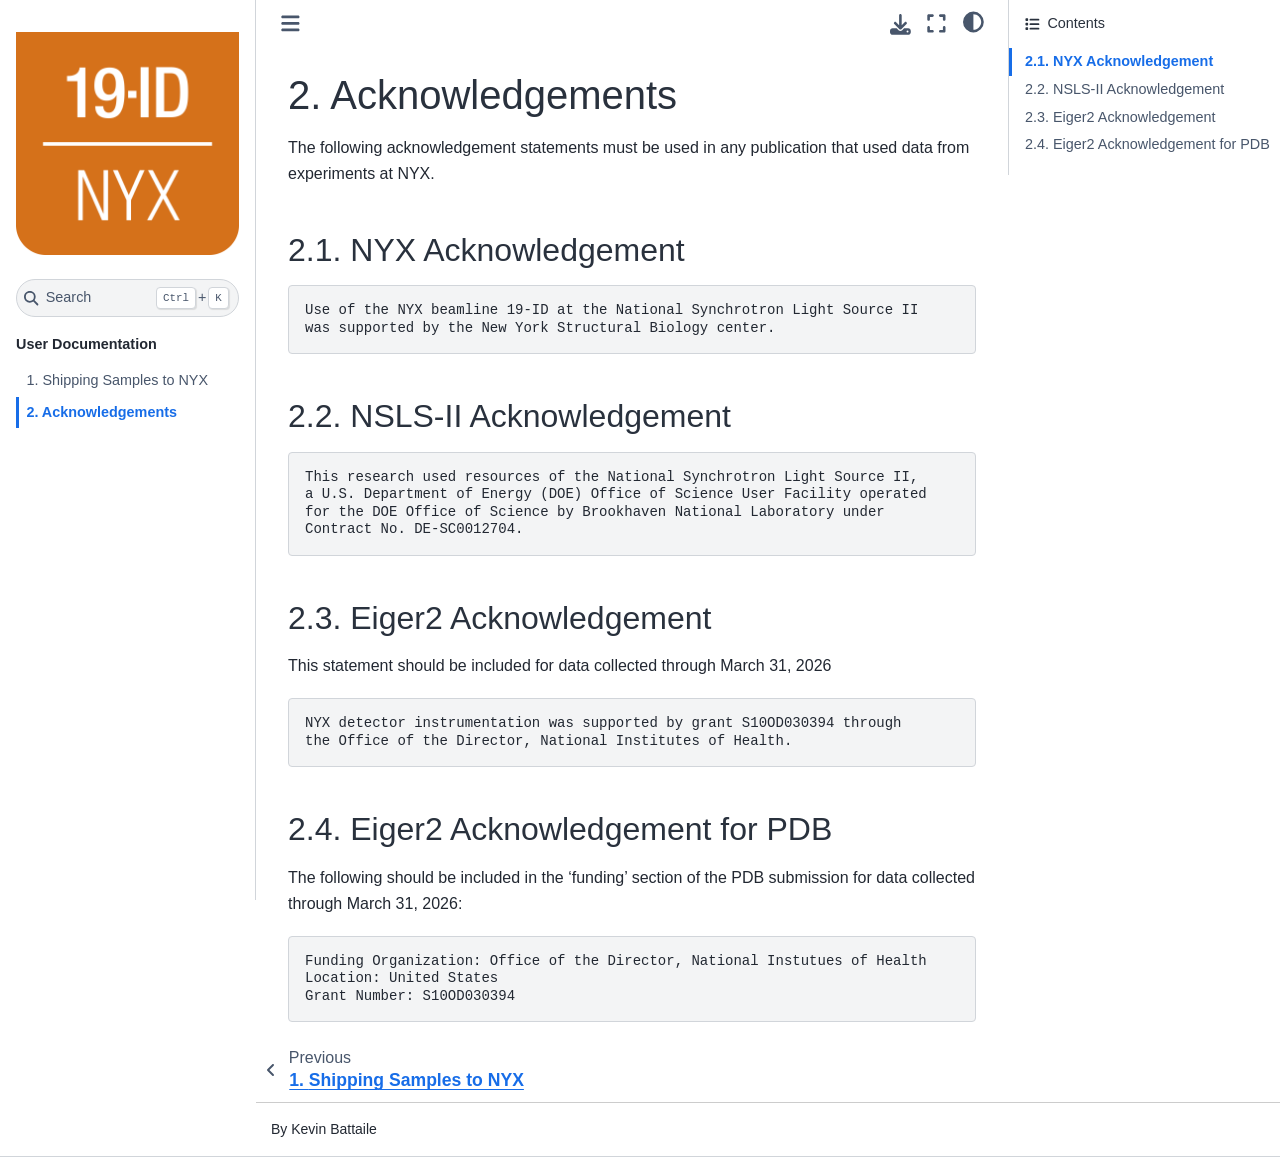
==== commit 4852d573: "Update manual: 2026-01-28 12:26:35" ====
--- a/docs/acknowledgement.html
+++ b/docs/acknowledgement.html
@@ -420,13 +420,6 @@
   <div class="footer-item">
     
 
-  <p class="copyright">
-    
-      © Copyright 2026, Kevin Battaile.
-      <br/>
-    
-  </p>
-
   </div>
   
   <div class="footer-item">
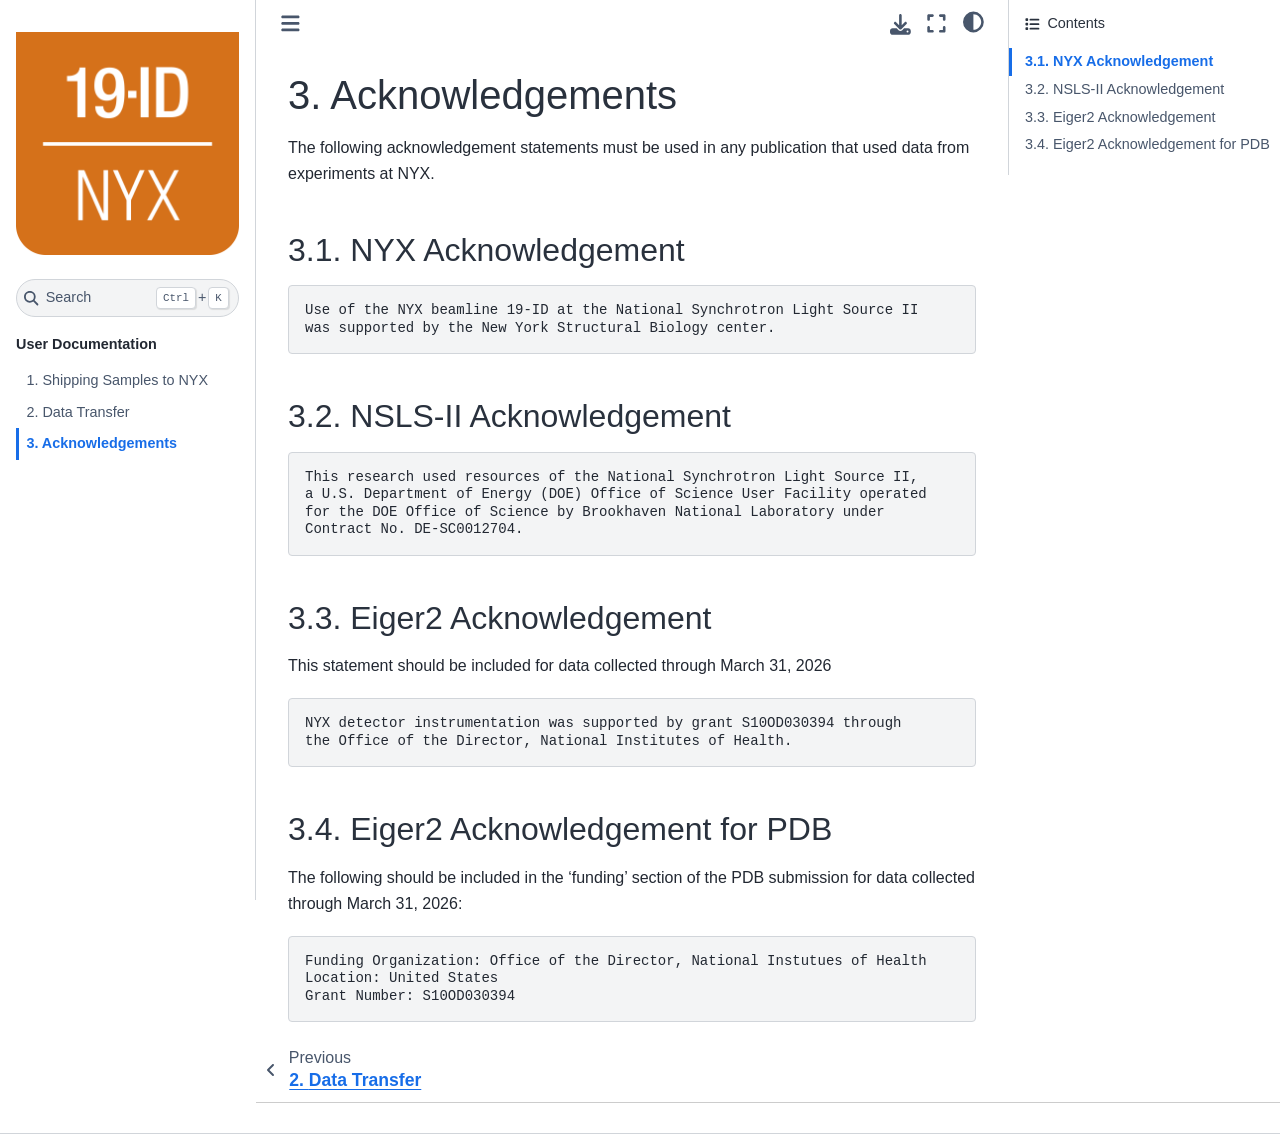
==== commit 7e34981e: "Update manual: 2026-01-28 17:02:08" ====
--- a/docs/acknowledgement.html
+++ b/docs/acknowledgement.html
@@ -8,7 +8,7 @@
     <meta charset="utf-8" />
     <meta name="viewport" content="width=device-width, initial-scale=1.0" /><meta name="viewport" content="width=device-width, initial-scale=1" />
 
-    <title>2. Acknowledgements &#8212; NYX Documentation  documentation</title>
+    <title>3. Acknowledgements &#8212; NYX Documentation  documentation</title>
   
   
   
@@ -43,7 +43,7 @@
     <script>DOCUMENTATION_OPTIONS.pagename = 'acknowledgement';</script>
     <link rel="index" title="Index" href="genindex.html" />
     <link rel="search" title="Search" href="search.html" />
-    <link rel="prev" title="1. Shipping Samples to NYX" href="shipping.html" />
+    <link rel="prev" title="2. Data Transfer" href="data_transfer.html" />
   <meta name="viewport" content="width=device-width, initial-scale=1"/>
   <meta name="docsearch:language" content="en"/>
   </head>
@@ -156,7 +156,8 @@
         <p aria-level="2" class="caption" role="heading"><span class="caption-text">User Documentation</span></p>
 <ul class="current nav bd-sidenav">
 <li class="toctree-l1"><a class="reference internal" href="shipping.html">1. Shipping Samples to NYX</a></li>
-<li class="toctree-l1 current active"><a class="current reference internal" href="#">2. Acknowledgements</a></li>
+<li class="toctree-l1"><a class="reference internal" href="data_transfer.html">2. Data Transfer</a></li>
+<li class="toctree-l1 current active"><a class="current reference internal" href="#">3. Acknowledgements</a></li>
 </ul>
 
     </div>
@@ -305,10 +306,10 @@
             </div>
             <nav aria-label="Page">
                 <ul class="visible nav section-nav flex-column">
-<li class="toc-h2 nav-item toc-entry"><a class="reference internal nav-link" href="#nyx-acknowledgement">2.1. NYX Acknowledgement</a></li>
-<li class="toc-h2 nav-item toc-entry"><a class="reference internal nav-link" href="#nsls-ii-acknowledgement">2.2. NSLS-II Acknowledgement</a></li>
-<li class="toc-h2 nav-item toc-entry"><a class="reference internal nav-link" href="#eiger2-acknowledgement">2.3. Eiger2 Acknowledgement</a></li>
-<li class="toc-h2 nav-item toc-entry"><a class="reference internal nav-link" href="#eiger2-acknowledgement-for-pdb">2.4. Eiger2 Acknowledgement for PDB</a></li>
+<li class="toc-h2 nav-item toc-entry"><a class="reference internal nav-link" href="#nyx-acknowledgement">3.1. NYX Acknowledgement</a></li>
+<li class="toc-h2 nav-item toc-entry"><a class="reference internal nav-link" href="#nsls-ii-acknowledgement">3.2. NSLS-II Acknowledgement</a></li>
+<li class="toc-h2 nav-item toc-entry"><a class="reference internal nav-link" href="#eiger2-acknowledgement">3.3. Eiger2 Acknowledgement</a></li>
+<li class="toc-h2 nav-item toc-entry"><a class="reference internal nav-link" href="#eiger2-acknowledgement-for-pdb">3.4. Eiger2 Acknowledgement for PDB</a></li>
 </ul>
             </nav>
         </div>
@@ -321,17 +322,17 @@
                 <article class="bd-article">
                   
   <section id="acknowledgements">
-<h1><span class="section-number">2. </span>Acknowledgements<a class="headerlink" href="#acknowledgements" title="Link to this heading">#</a></h1>
+<h1><span class="section-number">3. </span>Acknowledgements<a class="headerlink" href="#acknowledgements" title="Link to this heading">#</a></h1>
 <p>The following acknowledgement statements must be used in any publication that used data from experiments at NYX.</p>
 <section id="nyx-acknowledgement">
-<h2><span class="section-number">2.1. </span>NYX Acknowledgement<a class="headerlink" href="#nyx-acknowledgement" title="Link to this heading">#</a></h2>
+<h2><span class="section-number">3.1. </span>NYX Acknowledgement<a class="headerlink" href="#nyx-acknowledgement" title="Link to this heading">#</a></h2>
 <div class="highlight-text notranslate"><div class="highlight"><pre><span></span>Use of the NYX beamline 19-ID at the National Synchrotron Light Source II
 was supported by the New York Structural Biology center.
 </pre></div>
 </div>
 </section>
 <section id="nsls-ii-acknowledgement">
-<h2><span class="section-number">2.2. </span>NSLS-II Acknowledgement<a class="headerlink" href="#nsls-ii-acknowledgement" title="Link to this heading">#</a></h2>
+<h2><span class="section-number">3.2. </span>NSLS-II Acknowledgement<a class="headerlink" href="#nsls-ii-acknowledgement" title="Link to this heading">#</a></h2>
 <div class="highlight-text notranslate"><div class="highlight"><pre><span></span>This research used resources of the National Synchrotron Light Source II,
 a U.S. Department of Energy (DOE) Office of Science User Facility operated
 for the DOE Office of Science by Brookhaven National Laboratory under
@@ -340,7 +341,7 @@
 </div>
 </section>
 <section id="eiger2-acknowledgement">
-<h2><span class="section-number">2.3. </span>Eiger2 Acknowledgement<a class="headerlink" href="#eiger2-acknowledgement" title="Link to this heading">#</a></h2>
+<h2><span class="section-number">3.3. </span>Eiger2 Acknowledgement<a class="headerlink" href="#eiger2-acknowledgement" title="Link to this heading">#</a></h2>
 <p>This statement should be included for data collected through March 31, 2026</p>
 <div class="highlight-text notranslate"><div class="highlight"><pre><span></span>NYX detector instrumentation was supported by grant S10OD030394 through
 the Office of the Director, National Institutes of Health.
@@ -348,7 +349,7 @@
 </div>
 </section>
 <section id="eiger2-acknowledgement-for-pdb">
-<h2><span class="section-number">2.4. </span>Eiger2 Acknowledgement for PDB<a class="headerlink" href="#eiger2-acknowledgement-for-pdb" title="Link to this heading">#</a></h2>
+<h2><span class="section-number">3.4. </span>Eiger2 Acknowledgement for PDB<a class="headerlink" href="#eiger2-acknowledgement-for-pdb" title="Link to this heading">#</a></h2>
 <p>The following should be included in the ‘funding’ section of the PDB submission for data collected through March 31, 2026:</p>
 <div class="highlight-text notranslate"><div class="highlight"><pre><span></span>Funding Organization: Office of the Director, National Instutues of Health
 Location: United States
@@ -370,12 +371,12 @@
                   
 <div class="prev-next-area">
     <a class="left-prev"
-       href="shipping.html"
+       href="data_transfer.html"
        title="previous page">
       <i class="fa-solid fa-angle-left"></i>
       <div class="prev-next-info">
         <p class="prev-next-subtitle">previous</p>
-        <p class="prev-next-title"><span class="section-number">1. </span>Shipping Samples to NYX</p>
+        <p class="prev-next-title"><span class="section-number">2. </span>Data Transfer</p>
       </div>
     </a>
 </div>
@@ -394,10 +395,10 @@
   </div>
   <nav class="bd-toc-nav page-toc">
     <ul class="visible nav section-nav flex-column">
-<li class="toc-h2 nav-item toc-entry"><a class="reference internal nav-link" href="#nyx-acknowledgement">2.1. NYX Acknowledgement</a></li>
-<li class="toc-h2 nav-item toc-entry"><a class="reference internal nav-link" href="#nsls-ii-acknowledgement">2.2. NSLS-II Acknowledgement</a></li>
-<li class="toc-h2 nav-item toc-entry"><a class="reference internal nav-link" href="#eiger2-acknowledgement">2.3. Eiger2 Acknowledgement</a></li>
-<li class="toc-h2 nav-item toc-entry"><a class="reference internal nav-link" href="#eiger2-acknowledgement-for-pdb">2.4. Eiger2 Acknowledgement for PDB</a></li>
+<li class="toc-h2 nav-item toc-entry"><a class="reference internal nav-link" href="#nyx-acknowledgement">3.1. NYX Acknowledgement</a></li>
+<li class="toc-h2 nav-item toc-entry"><a class="reference internal nav-link" href="#nsls-ii-acknowledgement">3.2. NSLS-II Acknowledgement</a></li>
+<li class="toc-h2 nav-item toc-entry"><a class="reference internal nav-link" href="#eiger2-acknowledgement">3.3. Eiger2 Acknowledgement</a></li>
+<li class="toc-h2 nav-item toc-entry"><a class="reference internal nav-link" href="#eiger2-acknowledgement-for-pdb">3.4. Eiger2 Acknowledgement for PDB</a></li>
 </ul>
   </nav></div>
 
@@ -411,10 +412,6 @@
   
   <div class="footer-item">
     
-<p class="component-author">
-By Kevin Battaile
-</p>
-
   </div>
   
   <div class="footer-item">
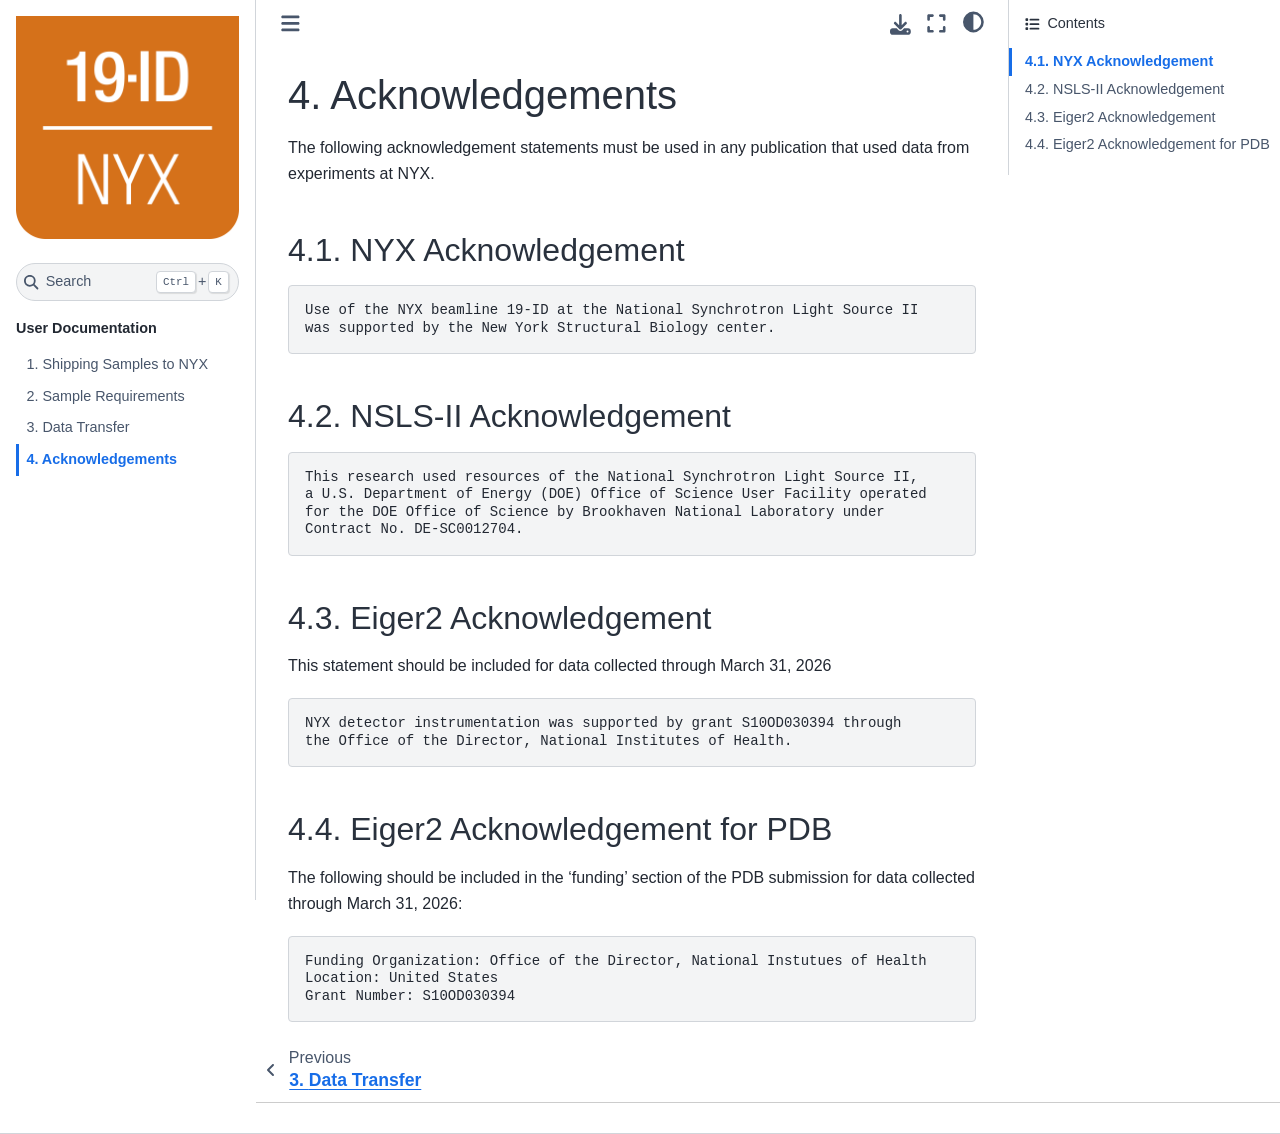
==== commit 6b613d12: "Update manual: 2026-02-24 17:01:08" ====
--- a/docs/acknowledgement.html
+++ b/docs/acknowledgement.html
@@ -8,7 +8,7 @@
     <meta charset="utf-8" />
     <meta name="viewport" content="width=device-width, initial-scale=1.0" /><meta name="viewport" content="width=device-width, initial-scale=1" />
 
-    <title>3. Acknowledgements &#8212; NYX Documentation  documentation</title>
+    <title>4. Acknowledgements &#8212; NYX Documentation  documentation</title>
   
   
   
@@ -43,7 +43,7 @@
     <script>DOCUMENTATION_OPTIONS.pagename = 'acknowledgement';</script>
     <link rel="index" title="Index" href="genindex.html" />
     <link rel="search" title="Search" href="search.html" />
-    <link rel="prev" title="2. Data Transfer" href="data_transfer.html" />
+    <link rel="prev" title="3. Data Transfer" href="data_transfer.html" />
   <meta name="viewport" content="width=device-width, initial-scale=1"/>
   <meta name="docsearch:language" content="en"/>
   </head>
@@ -156,8 +156,9 @@
         <p aria-level="2" class="caption" role="heading"><span class="caption-text">User Documentation</span></p>
 <ul class="current nav bd-sidenav">
 <li class="toctree-l1"><a class="reference internal" href="shipping.html">1. Shipping Samples to NYX</a></li>
-<li class="toctree-l1"><a class="reference internal" href="data_transfer.html">2. Data Transfer</a></li>
-<li class="toctree-l1 current active"><a class="current reference internal" href="#">3. Acknowledgements</a></li>
+<li class="toctree-l1"><a class="reference internal" href="sample_requirements.html">2. Sample Requirements</a></li>
+<li class="toctree-l1"><a class="reference internal" href="data_transfer.html">3. Data Transfer</a></li>
+<li class="toctree-l1 current active"><a class="current reference internal" href="#">4. Acknowledgements</a></li>
 </ul>
 
     </div>
@@ -306,10 +307,10 @@
             </div>
             <nav aria-label="Page">
                 <ul class="visible nav section-nav flex-column">
-<li class="toc-h2 nav-item toc-entry"><a class="reference internal nav-link" href="#nyx-acknowledgement">3.1. NYX Acknowledgement</a></li>
-<li class="toc-h2 nav-item toc-entry"><a class="reference internal nav-link" href="#nsls-ii-acknowledgement">3.2. NSLS-II Acknowledgement</a></li>
-<li class="toc-h2 nav-item toc-entry"><a class="reference internal nav-link" href="#eiger2-acknowledgement">3.3. Eiger2 Acknowledgement</a></li>
-<li class="toc-h2 nav-item toc-entry"><a class="reference internal nav-link" href="#eiger2-acknowledgement-for-pdb">3.4. Eiger2 Acknowledgement for PDB</a></li>
+<li class="toc-h2 nav-item toc-entry"><a class="reference internal nav-link" href="#nyx-acknowledgement">4.1. NYX Acknowledgement</a></li>
+<li class="toc-h2 nav-item toc-entry"><a class="reference internal nav-link" href="#nsls-ii-acknowledgement">4.2. NSLS-II Acknowledgement</a></li>
+<li class="toc-h2 nav-item toc-entry"><a class="reference internal nav-link" href="#eiger2-acknowledgement">4.3. Eiger2 Acknowledgement</a></li>
+<li class="toc-h2 nav-item toc-entry"><a class="reference internal nav-link" href="#eiger2-acknowledgement-for-pdb">4.4. Eiger2 Acknowledgement for PDB</a></li>
 </ul>
             </nav>
         </div>
@@ -322,17 +323,17 @@
                 <article class="bd-article">
                   
   <section id="acknowledgements">
-<h1><span class="section-number">3. </span>Acknowledgements<a class="headerlink" href="#acknowledgements" title="Link to this heading">#</a></h1>
+<h1><span class="section-number">4. </span>Acknowledgements<a class="headerlink" href="#acknowledgements" title="Link to this heading">#</a></h1>
 <p>The following acknowledgement statements must be used in any publication that used data from experiments at NYX.</p>
 <section id="nyx-acknowledgement">
-<h2><span class="section-number">3.1. </span>NYX Acknowledgement<a class="headerlink" href="#nyx-acknowledgement" title="Link to this heading">#</a></h2>
+<h2><span class="section-number">4.1. </span>NYX Acknowledgement<a class="headerlink" href="#nyx-acknowledgement" title="Link to this heading">#</a></h2>
 <div class="highlight-text notranslate"><div class="highlight"><pre><span></span>Use of the NYX beamline 19-ID at the National Synchrotron Light Source II
 was supported by the New York Structural Biology center.
 </pre></div>
 </div>
 </section>
 <section id="nsls-ii-acknowledgement">
-<h2><span class="section-number">3.2. </span>NSLS-II Acknowledgement<a class="headerlink" href="#nsls-ii-acknowledgement" title="Link to this heading">#</a></h2>
+<h2><span class="section-number">4.2. </span>NSLS-II Acknowledgement<a class="headerlink" href="#nsls-ii-acknowledgement" title="Link to this heading">#</a></h2>
 <div class="highlight-text notranslate"><div class="highlight"><pre><span></span>This research used resources of the National Synchrotron Light Source II,
 a U.S. Department of Energy (DOE) Office of Science User Facility operated
 for the DOE Office of Science by Brookhaven National Laboratory under
@@ -341,7 +342,7 @@
 </div>
 </section>
 <section id="eiger2-acknowledgement">
-<h2><span class="section-number">3.3. </span>Eiger2 Acknowledgement<a class="headerlink" href="#eiger2-acknowledgement" title="Link to this heading">#</a></h2>
+<h2><span class="section-number">4.3. </span>Eiger2 Acknowledgement<a class="headerlink" href="#eiger2-acknowledgement" title="Link to this heading">#</a></h2>
 <p>This statement should be included for data collected through March 31, 2026</p>
 <div class="highlight-text notranslate"><div class="highlight"><pre><span></span>NYX detector instrumentation was supported by grant S10OD030394 through
 the Office of the Director, National Institutes of Health.
@@ -349,7 +350,7 @@
 </div>
 </section>
 <section id="eiger2-acknowledgement-for-pdb">
-<h2><span class="section-number">3.4. </span>Eiger2 Acknowledgement for PDB<a class="headerlink" href="#eiger2-acknowledgement-for-pdb" title="Link to this heading">#</a></h2>
+<h2><span class="section-number">4.4. </span>Eiger2 Acknowledgement for PDB<a class="headerlink" href="#eiger2-acknowledgement-for-pdb" title="Link to this heading">#</a></h2>
 <p>The following should be included in the ‘funding’ section of the PDB submission for data collected through March 31, 2026:</p>
 <div class="highlight-text notranslate"><div class="highlight"><pre><span></span>Funding Organization: Office of the Director, National Instutues of Health
 Location: United States
@@ -376,7 +377,7 @@
       <i class="fa-solid fa-angle-left"></i>
       <div class="prev-next-info">
         <p class="prev-next-subtitle">previous</p>
-        <p class="prev-next-title"><span class="section-number">2. </span>Data Transfer</p>
+        <p class="prev-next-title"><span class="section-number">3. </span>Data Transfer</p>
       </div>
     </a>
 </div>
@@ -395,10 +396,10 @@
   </div>
   <nav class="bd-toc-nav page-toc">
     <ul class="visible nav section-nav flex-column">
-<li class="toc-h2 nav-item toc-entry"><a class="reference internal nav-link" href="#nyx-acknowledgement">3.1. NYX Acknowledgement</a></li>
-<li class="toc-h2 nav-item toc-entry"><a class="reference internal nav-link" href="#nsls-ii-acknowledgement">3.2. NSLS-II Acknowledgement</a></li>
-<li class="toc-h2 nav-item toc-entry"><a class="reference internal nav-link" href="#eiger2-acknowledgement">3.3. Eiger2 Acknowledgement</a></li>
-<li class="toc-h2 nav-item toc-entry"><a class="reference internal nav-link" href="#eiger2-acknowledgement-for-pdb">3.4. Eiger2 Acknowledgement for PDB</a></li>
+<li class="toc-h2 nav-item toc-entry"><a class="reference internal nav-link" href="#nyx-acknowledgement">4.1. NYX Acknowledgement</a></li>
+<li class="toc-h2 nav-item toc-entry"><a class="reference internal nav-link" href="#nsls-ii-acknowledgement">4.2. NSLS-II Acknowledgement</a></li>
+<li class="toc-h2 nav-item toc-entry"><a class="reference internal nav-link" href="#eiger2-acknowledgement">4.3. Eiger2 Acknowledgement</a></li>
+<li class="toc-h2 nav-item toc-entry"><a class="reference internal nav-link" href="#eiger2-acknowledgement-for-pdb">4.4. Eiger2 Acknowledgement for PDB</a></li>
 </ul>
   </nav></div>
 
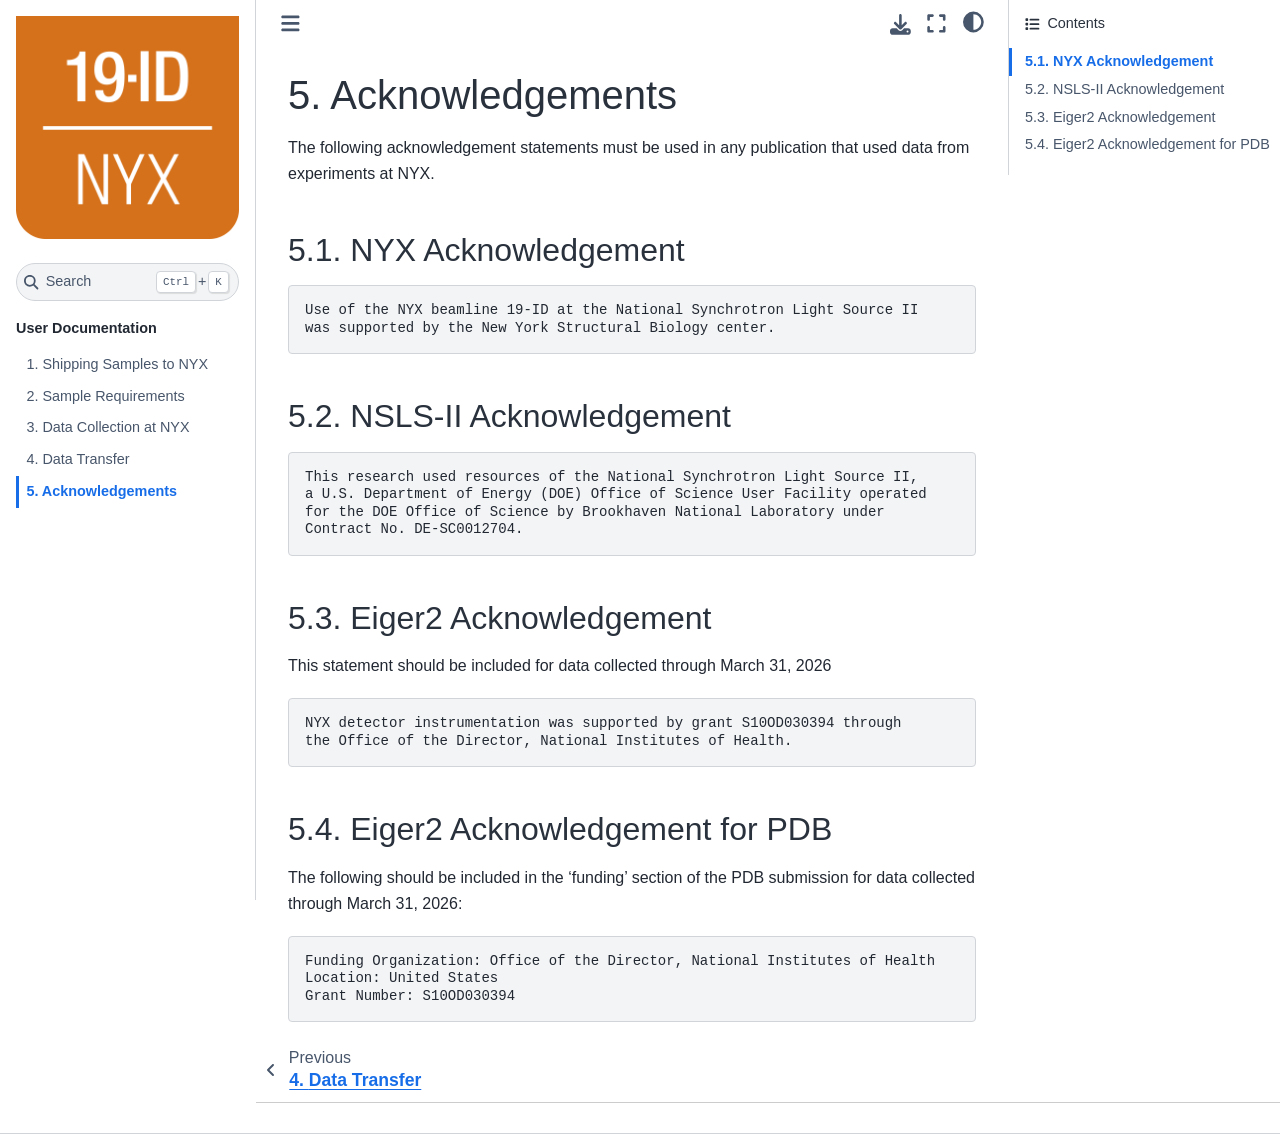
==== commit b402e0aa: "Update manual: 2026-07-10 16:25:04" ====
--- a/docs/acknowledgement.html
+++ b/docs/acknowledgement.html
@@ -8,7 +8,7 @@
     <meta charset="utf-8" />
     <meta name="viewport" content="width=device-width, initial-scale=1.0" /><meta name="viewport" content="width=device-width, initial-scale=1" />
 
-    <title>4. Acknowledgements &#8212; NYX Documentation  documentation</title>
+    <title>5. Acknowledgements &#8212; NYX Documentation  documentation</title>
   
   
   
@@ -30,6 +30,7 @@
 
     <link rel="stylesheet" type="text/css" href="_static/pygments.css?v=8f2a1f02" />
     <link rel="stylesheet" type="text/css" href="_static/styles/sphinx-book-theme.css?v=eba8b062" />
+    <link rel="stylesheet" type="text/css" href="_static/custom.css?v=9ad364a2" />
   
   <!-- Pre-loaded scripts that we'll load fully later -->
   <link rel="preload" as="script" href="_static/scripts/bootstrap.js?digest=dfe6caa3a7d634c4db9b" />
@@ -43,7 +44,7 @@
     <script>DOCUMENTATION_OPTIONS.pagename = 'acknowledgement';</script>
     <link rel="index" title="Index" href="genindex.html" />
     <link rel="search" title="Search" href="search.html" />
-    <link rel="prev" title="3. Data Transfer" href="data_transfer.html" />
+    <link rel="prev" title="4. Data Transfer" href="data_transfer.html" />
   <meta name="viewport" content="width=device-width, initial-scale=1"/>
   <meta name="docsearch:language" content="en"/>
   </head>
@@ -157,8 +158,9 @@
 <ul class="current nav bd-sidenav">
 <li class="toctree-l1"><a class="reference internal" href="shipping.html">1. Shipping Samples to NYX</a></li>
 <li class="toctree-l1"><a class="reference internal" href="sample_requirements.html">2. Sample Requirements</a></li>
-<li class="toctree-l1"><a class="reference internal" href="data_transfer.html">3. Data Transfer</a></li>
-<li class="toctree-l1 current active"><a class="current reference internal" href="#">4. Acknowledgements</a></li>
+<li class="toctree-l1"><a class="reference internal" href="data_collection.html">3. Data Collection at NYX</a></li>
+<li class="toctree-l1"><a class="reference internal" href="data_transfer.html">4. Data Transfer</a></li>
+<li class="toctree-l1 current active"><a class="current reference internal" href="#">5. Acknowledgements</a></li>
 </ul>
 
     </div>
@@ -307,10 +309,10 @@
             </div>
             <nav aria-label="Page">
                 <ul class="visible nav section-nav flex-column">
-<li class="toc-h2 nav-item toc-entry"><a class="reference internal nav-link" href="#nyx-acknowledgement">4.1. NYX Acknowledgement</a></li>
-<li class="toc-h2 nav-item toc-entry"><a class="reference internal nav-link" href="#nsls-ii-acknowledgement">4.2. NSLS-II Acknowledgement</a></li>
-<li class="toc-h2 nav-item toc-entry"><a class="reference internal nav-link" href="#eiger2-acknowledgement">4.3. Eiger2 Acknowledgement</a></li>
-<li class="toc-h2 nav-item toc-entry"><a class="reference internal nav-link" href="#eiger2-acknowledgement-for-pdb">4.4. Eiger2 Acknowledgement for PDB</a></li>
+<li class="toc-h2 nav-item toc-entry"><a class="reference internal nav-link" href="#nyx-acknowledgement">5.1. NYX Acknowledgement</a></li>
+<li class="toc-h2 nav-item toc-entry"><a class="reference internal nav-link" href="#nsls-ii-acknowledgement">5.2. NSLS-II Acknowledgement</a></li>
+<li class="toc-h2 nav-item toc-entry"><a class="reference internal nav-link" href="#eiger2-acknowledgement">5.3. Eiger2 Acknowledgement</a></li>
+<li class="toc-h2 nav-item toc-entry"><a class="reference internal nav-link" href="#eiger2-acknowledgement-for-pdb">5.4. Eiger2 Acknowledgement for PDB</a></li>
 </ul>
             </nav>
         </div>
@@ -323,17 +325,17 @@
                 <article class="bd-article">
                   
   <section id="acknowledgements">
-<h1><span class="section-number">4. </span>Acknowledgements<a class="headerlink" href="#acknowledgements" title="Link to this heading">#</a></h1>
+<h1><span class="section-number">5. </span>Acknowledgements<a class="headerlink" href="#acknowledgements" title="Link to this heading">#</a></h1>
 <p>The following acknowledgement statements must be used in any publication that used data from experiments at NYX.</p>
 <section id="nyx-acknowledgement">
-<h2><span class="section-number">4.1. </span>NYX Acknowledgement<a class="headerlink" href="#nyx-acknowledgement" title="Link to this heading">#</a></h2>
+<h2><span class="section-number">5.1. </span>NYX Acknowledgement<a class="headerlink" href="#nyx-acknowledgement" title="Link to this heading">#</a></h2>
 <div class="highlight-text notranslate"><div class="highlight"><pre><span></span>Use of the NYX beamline 19-ID at the National Synchrotron Light Source II
 was supported by the New York Structural Biology center.
 </pre></div>
 </div>
 </section>
 <section id="nsls-ii-acknowledgement">
-<h2><span class="section-number">4.2. </span>NSLS-II Acknowledgement<a class="headerlink" href="#nsls-ii-acknowledgement" title="Link to this heading">#</a></h2>
+<h2><span class="section-number">5.2. </span>NSLS-II Acknowledgement<a class="headerlink" href="#nsls-ii-acknowledgement" title="Link to this heading">#</a></h2>
 <div class="highlight-text notranslate"><div class="highlight"><pre><span></span>This research used resources of the National Synchrotron Light Source II,
 a U.S. Department of Energy (DOE) Office of Science User Facility operated
 for the DOE Office of Science by Brookhaven National Laboratory under
@@ -342,7 +344,7 @@
 </div>
 </section>
 <section id="eiger2-acknowledgement">
-<h2><span class="section-number">4.3. </span>Eiger2 Acknowledgement<a class="headerlink" href="#eiger2-acknowledgement" title="Link to this heading">#</a></h2>
+<h2><span class="section-number">5.3. </span>Eiger2 Acknowledgement<a class="headerlink" href="#eiger2-acknowledgement" title="Link to this heading">#</a></h2>
 <p>This statement should be included for data collected through March 31, 2026</p>
 <div class="highlight-text notranslate"><div class="highlight"><pre><span></span>NYX detector instrumentation was supported by grant S10OD030394 through
 the Office of the Director, National Institutes of Health.
@@ -350,9 +352,9 @@
 </div>
 </section>
 <section id="eiger2-acknowledgement-for-pdb">
-<h2><span class="section-number">4.4. </span>Eiger2 Acknowledgement for PDB<a class="headerlink" href="#eiger2-acknowledgement-for-pdb" title="Link to this heading">#</a></h2>
+<h2><span class="section-number">5.4. </span>Eiger2 Acknowledgement for PDB<a class="headerlink" href="#eiger2-acknowledgement-for-pdb" title="Link to this heading">#</a></h2>
 <p>The following should be included in the ‘funding’ section of the PDB submission for data collected through March 31, 2026:</p>
-<div class="highlight-text notranslate"><div class="highlight"><pre><span></span>Funding Organization: Office of the Director, National Instutues of Health
+<div class="highlight-text notranslate"><div class="highlight"><pre><span></span>Funding Organization: Office of the Director, National Institutes of Health
 Location: United States
 Grant Number: S10OD030394
 </pre></div>
@@ -377,7 +379,7 @@
       <i class="fa-solid fa-angle-left"></i>
       <div class="prev-next-info">
         <p class="prev-next-subtitle">previous</p>
-        <p class="prev-next-title"><span class="section-number">3. </span>Data Transfer</p>
+        <p class="prev-next-title"><span class="section-number">4. </span>Data Transfer</p>
       </div>
     </a>
 </div>
@@ -396,10 +398,10 @@
   </div>
   <nav class="bd-toc-nav page-toc">
     <ul class="visible nav section-nav flex-column">
-<li class="toc-h2 nav-item toc-entry"><a class="reference internal nav-link" href="#nyx-acknowledgement">4.1. NYX Acknowledgement</a></li>
-<li class="toc-h2 nav-item toc-entry"><a class="reference internal nav-link" href="#nsls-ii-acknowledgement">4.2. NSLS-II Acknowledgement</a></li>
-<li class="toc-h2 nav-item toc-entry"><a class="reference internal nav-link" href="#eiger2-acknowledgement">4.3. Eiger2 Acknowledgement</a></li>
-<li class="toc-h2 nav-item toc-entry"><a class="reference internal nav-link" href="#eiger2-acknowledgement-for-pdb">4.4. Eiger2 Acknowledgement for PDB</a></li>
+<li class="toc-h2 nav-item toc-entry"><a class="reference internal nav-link" href="#nyx-acknowledgement">5.1. NYX Acknowledgement</a></li>
+<li class="toc-h2 nav-item toc-entry"><a class="reference internal nav-link" href="#nsls-ii-acknowledgement">5.2. NSLS-II Acknowledgement</a></li>
+<li class="toc-h2 nav-item toc-entry"><a class="reference internal nav-link" href="#eiger2-acknowledgement">5.3. Eiger2 Acknowledgement</a></li>
+<li class="toc-h2 nav-item toc-entry"><a class="reference internal nav-link" href="#eiger2-acknowledgement-for-pdb">5.4. Eiger2 Acknowledgement for PDB</a></li>
 </ul>
   </nav></div>
 
--- a/docs/_static/custom.css
+++ b/docs/_static/custom.css
@@ -0,0 +1,9 @@
+/* Add vertical spacing between individual rows in field lists */
+.field-list > dt {
+    padding-top: 1px !important;
+}
+
+.field-list > dd {
+    padding-top: 1px !important;
+    margin-bottom: 10px !important;
+}
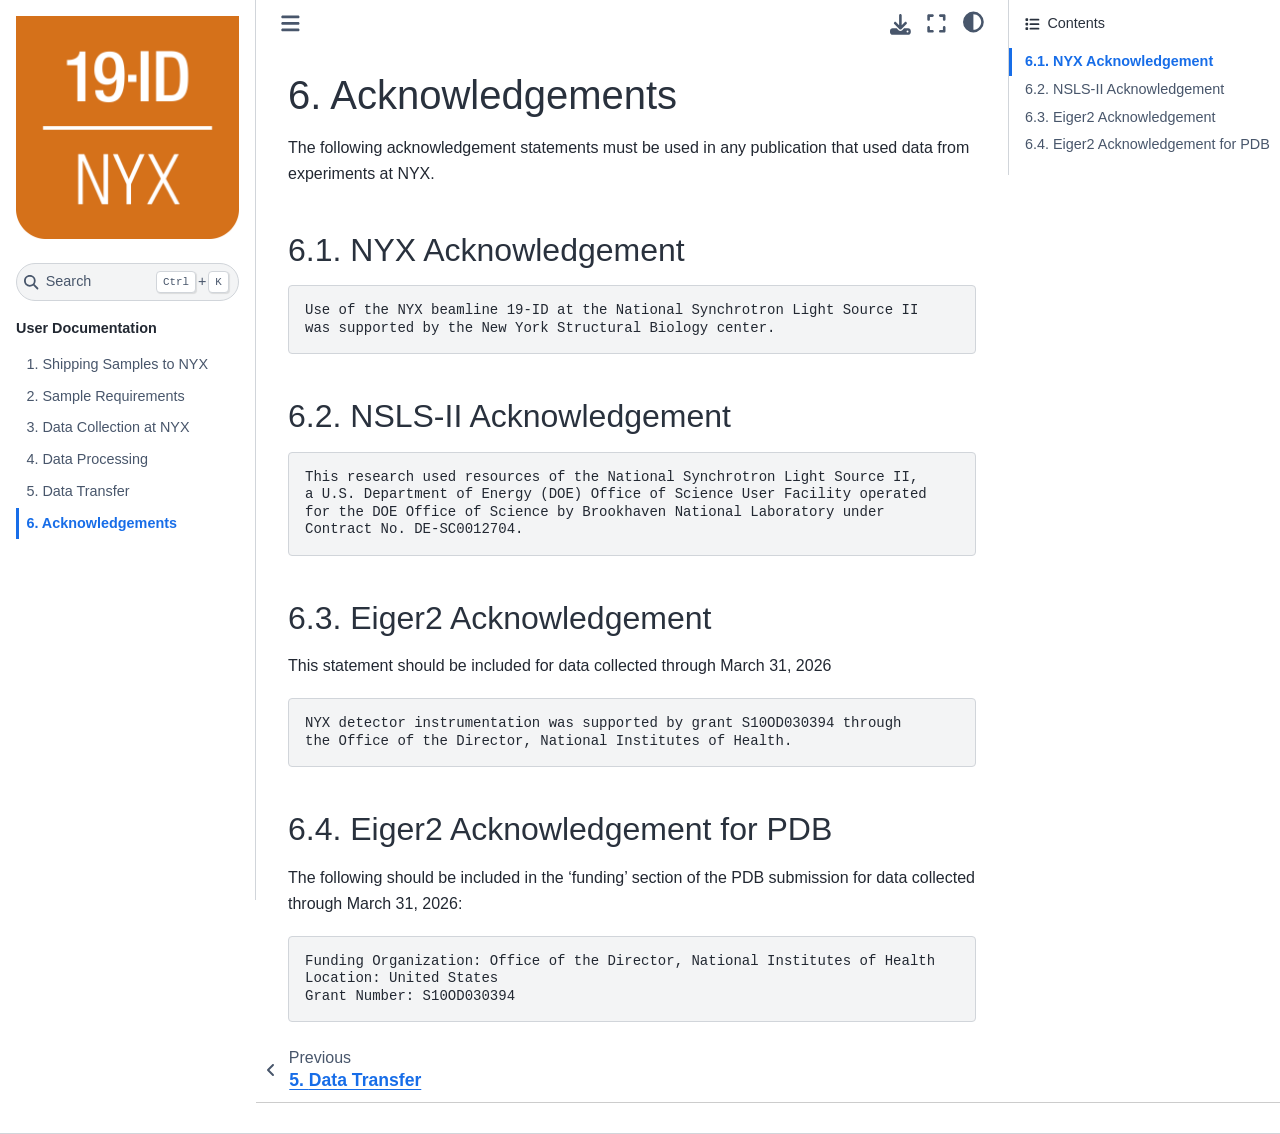
==== commit a5fa7bc4: "Update manual: 2026-10-22 14:25:57" ====
--- a/docs/acknowledgement.html
+++ b/docs/acknowledgement.html
@@ -8,7 +8,7 @@
     <meta charset="utf-8" />
     <meta name="viewport" content="width=device-width, initial-scale=1.0" /><meta name="viewport" content="width=device-width, initial-scale=1" />
 
-    <title>5. Acknowledgements &#8212; NYX Documentation  documentation</title>
+    <title>6. Acknowledgements &#8212; NYX Documentation  documentation</title>
   
   
   
@@ -44,7 +44,7 @@
     <script>DOCUMENTATION_OPTIONS.pagename = 'acknowledgement';</script>
     <link rel="index" title="Index" href="genindex.html" />
     <link rel="search" title="Search" href="search.html" />
-    <link rel="prev" title="4. Data Transfer" href="data_transfer.html" />
+    <link rel="prev" title="5. Data Transfer" href="data_transfer.html" />
   <meta name="viewport" content="width=device-width, initial-scale=1"/>
   <meta name="docsearch:language" content="en"/>
   </head>
@@ -159,8 +159,9 @@
 <li class="toctree-l1"><a class="reference internal" href="shipping.html">1. Shipping Samples to NYX</a></li>
 <li class="toctree-l1"><a class="reference internal" href="sample_requirements.html">2. Sample Requirements</a></li>
 <li class="toctree-l1"><a class="reference internal" href="data_collection.html">3. Data Collection at NYX</a></li>
-<li class="toctree-l1"><a class="reference internal" href="data_transfer.html">4. Data Transfer</a></li>
-<li class="toctree-l1 current active"><a class="current reference internal" href="#">5. Acknowledgements</a></li>
+<li class="toctree-l1"><a class="reference internal" href="data_processing.html">4. Data Processing</a></li>
+<li class="toctree-l1"><a class="reference internal" href="data_transfer.html">5. Data Transfer</a></li>
+<li class="toctree-l1 current active"><a class="current reference internal" href="#">6. Acknowledgements</a></li>
 </ul>
 
     </div>
@@ -309,10 +310,10 @@
             </div>
             <nav aria-label="Page">
                 <ul class="visible nav section-nav flex-column">
-<li class="toc-h2 nav-item toc-entry"><a class="reference internal nav-link" href="#nyx-acknowledgement">5.1. NYX Acknowledgement</a></li>
-<li class="toc-h2 nav-item toc-entry"><a class="reference internal nav-link" href="#nsls-ii-acknowledgement">5.2. NSLS-II Acknowledgement</a></li>
-<li class="toc-h2 nav-item toc-entry"><a class="reference internal nav-link" href="#eiger2-acknowledgement">5.3. Eiger2 Acknowledgement</a></li>
-<li class="toc-h2 nav-item toc-entry"><a class="reference internal nav-link" href="#eiger2-acknowledgement-for-pdb">5.4. Eiger2 Acknowledgement for PDB</a></li>
+<li class="toc-h2 nav-item toc-entry"><a class="reference internal nav-link" href="#nyx-acknowledgement">6.1. NYX Acknowledgement</a></li>
+<li class="toc-h2 nav-item toc-entry"><a class="reference internal nav-link" href="#nsls-ii-acknowledgement">6.2. NSLS-II Acknowledgement</a></li>
+<li class="toc-h2 nav-item toc-entry"><a class="reference internal nav-link" href="#eiger2-acknowledgement">6.3. Eiger2 Acknowledgement</a></li>
+<li class="toc-h2 nav-item toc-entry"><a class="reference internal nav-link" href="#eiger2-acknowledgement-for-pdb">6.4. Eiger2 Acknowledgement for PDB</a></li>
 </ul>
             </nav>
         </div>
@@ -325,17 +326,17 @@
                 <article class="bd-article">
                   
   <section id="acknowledgements">
-<h1><span class="section-number">5. </span>Acknowledgements<a class="headerlink" href="#acknowledgements" title="Link to this heading">#</a></h1>
+<h1><span class="section-number">6. </span>Acknowledgements<a class="headerlink" href="#acknowledgements" title="Link to this heading">#</a></h1>
 <p>The following acknowledgement statements must be used in any publication that used data from experiments at NYX.</p>
 <section id="nyx-acknowledgement">
-<h2><span class="section-number">5.1. </span>NYX Acknowledgement<a class="headerlink" href="#nyx-acknowledgement" title="Link to this heading">#</a></h2>
+<h2><span class="section-number">6.1. </span>NYX Acknowledgement<a class="headerlink" href="#nyx-acknowledgement" title="Link to this heading">#</a></h2>
 <div class="highlight-text notranslate"><div class="highlight"><pre><span></span>Use of the NYX beamline 19-ID at the National Synchrotron Light Source II
 was supported by the New York Structural Biology center.
 </pre></div>
 </div>
 </section>
 <section id="nsls-ii-acknowledgement">
-<h2><span class="section-number">5.2. </span>NSLS-II Acknowledgement<a class="headerlink" href="#nsls-ii-acknowledgement" title="Link to this heading">#</a></h2>
+<h2><span class="section-number">6.2. </span>NSLS-II Acknowledgement<a class="headerlink" href="#nsls-ii-acknowledgement" title="Link to this heading">#</a></h2>
 <div class="highlight-text notranslate"><div class="highlight"><pre><span></span>This research used resources of the National Synchrotron Light Source II,
 a U.S. Department of Energy (DOE) Office of Science User Facility operated
 for the DOE Office of Science by Brookhaven National Laboratory under
@@ -344,7 +345,7 @@
 </div>
 </section>
 <section id="eiger2-acknowledgement">
-<h2><span class="section-number">5.3. </span>Eiger2 Acknowledgement<a class="headerlink" href="#eiger2-acknowledgement" title="Link to this heading">#</a></h2>
+<h2><span class="section-number">6.3. </span>Eiger2 Acknowledgement<a class="headerlink" href="#eiger2-acknowledgement" title="Link to this heading">#</a></h2>
 <p>This statement should be included for data collected through March 31, 2026</p>
 <div class="highlight-text notranslate"><div class="highlight"><pre><span></span>NYX detector instrumentation was supported by grant S10OD030394 through
 the Office of the Director, National Institutes of Health.
@@ -352,7 +353,7 @@
 </div>
 </section>
 <section id="eiger2-acknowledgement-for-pdb">
-<h2><span class="section-number">5.4. </span>Eiger2 Acknowledgement for PDB<a class="headerlink" href="#eiger2-acknowledgement-for-pdb" title="Link to this heading">#</a></h2>
+<h2><span class="section-number">6.4. </span>Eiger2 Acknowledgement for PDB<a class="headerlink" href="#eiger2-acknowledgement-for-pdb" title="Link to this heading">#</a></h2>
 <p>The following should be included in the ‘funding’ section of the PDB submission for data collected through March 31, 2026:</p>
 <div class="highlight-text notranslate"><div class="highlight"><pre><span></span>Funding Organization: Office of the Director, National Institutes of Health
 Location: United States
@@ -379,7 +380,7 @@
       <i class="fa-solid fa-angle-left"></i>
       <div class="prev-next-info">
         <p class="prev-next-subtitle">previous</p>
-        <p class="prev-next-title"><span class="section-number">4. </span>Data Transfer</p>
+        <p class="prev-next-title"><span class="section-number">5. </span>Data Transfer</p>
       </div>
     </a>
 </div>
@@ -398,10 +399,10 @@
   </div>
   <nav class="bd-toc-nav page-toc">
     <ul class="visible nav section-nav flex-column">
-<li class="toc-h2 nav-item toc-entry"><a class="reference internal nav-link" href="#nyx-acknowledgement">5.1. NYX Acknowledgement</a></li>
-<li class="toc-h2 nav-item toc-entry"><a class="reference internal nav-link" href="#nsls-ii-acknowledgement">5.2. NSLS-II Acknowledgement</a></li>
-<li class="toc-h2 nav-item toc-entry"><a class="reference internal nav-link" href="#eiger2-acknowledgement">5.3. Eiger2 Acknowledgement</a></li>
-<li class="toc-h2 nav-item toc-entry"><a class="reference internal nav-link" href="#eiger2-acknowledgement-for-pdb">5.4. Eiger2 Acknowledgement for PDB</a></li>
+<li class="toc-h2 nav-item toc-entry"><a class="reference internal nav-link" href="#nyx-acknowledgement">6.1. NYX Acknowledgement</a></li>
+<li class="toc-h2 nav-item toc-entry"><a class="reference internal nav-link" href="#nsls-ii-acknowledgement">6.2. NSLS-II Acknowledgement</a></li>
+<li class="toc-h2 nav-item toc-entry"><a class="reference internal nav-link" href="#eiger2-acknowledgement">6.3. Eiger2 Acknowledgement</a></li>
+<li class="toc-h2 nav-item toc-entry"><a class="reference internal nav-link" href="#eiger2-acknowledgement-for-pdb">6.4. Eiger2 Acknowledgement for PDB</a></li>
 </ul>
   </nav></div>
 
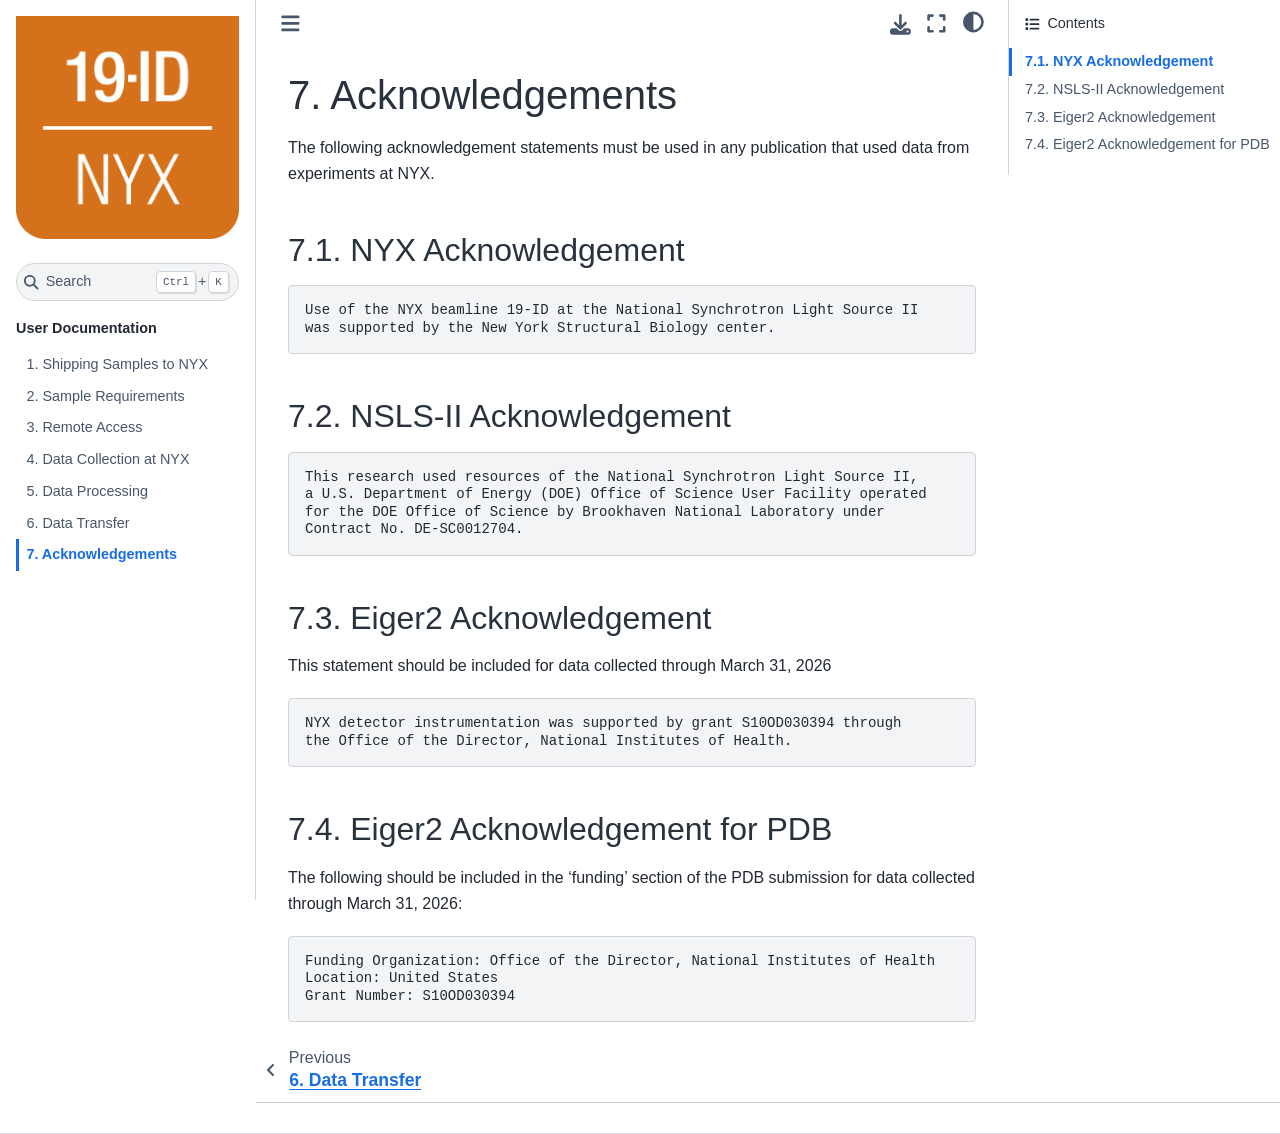
==== commit a8d29840: "Update manual: 2026-10-22 15:50:23" ====
--- a/docs/acknowledgement.html
+++ b/docs/acknowledgement.html
@@ -8,7 +8,7 @@
     <meta charset="utf-8" />
     <meta name="viewport" content="width=device-width, initial-scale=1.0" /><meta name="viewport" content="width=device-width, initial-scale=1" />
 
-    <title>6. Acknowledgements &#8212; NYX Documentation  documentation</title>
+    <title>7. Acknowledgements &#8212; NYX Documentation  documentation</title>
   
   
   
@@ -44,7 +44,7 @@
     <script>DOCUMENTATION_OPTIONS.pagename = 'acknowledgement';</script>
     <link rel="index" title="Index" href="genindex.html" />
     <link rel="search" title="Search" href="search.html" />
-    <link rel="prev" title="5. Data Transfer" href="data_transfer.html" />
+    <link rel="prev" title="6. Data Transfer" href="data_transfer.html" />
   <meta name="viewport" content="width=device-width, initial-scale=1"/>
   <meta name="docsearch:language" content="en"/>
   </head>
@@ -158,10 +158,11 @@
 <ul class="current nav bd-sidenav">
 <li class="toctree-l1"><a class="reference internal" href="shipping.html">1. Shipping Samples to NYX</a></li>
 <li class="toctree-l1"><a class="reference internal" href="sample_requirements.html">2. Sample Requirements</a></li>
-<li class="toctree-l1"><a class="reference internal" href="data_collection.html">3. Data Collection at NYX</a></li>
-<li class="toctree-l1"><a class="reference internal" href="data_processing.html">4. Data Processing</a></li>
-<li class="toctree-l1"><a class="reference internal" href="data_transfer.html">5. Data Transfer</a></li>
-<li class="toctree-l1 current active"><a class="current reference internal" href="#">6. Acknowledgements</a></li>
+<li class="toctree-l1"><a class="reference internal" href="remote_access.html">3. Remote Access</a></li>
+<li class="toctree-l1"><a class="reference internal" href="data_collection.html">4. Data Collection at NYX</a></li>
+<li class="toctree-l1"><a class="reference internal" href="data_processing.html">5. Data Processing</a></li>
+<li class="toctree-l1"><a class="reference internal" href="data_transfer.html">6. Data Transfer</a></li>
+<li class="toctree-l1 current active"><a class="current reference internal" href="#">7. Acknowledgements</a></li>
 </ul>
 
     </div>
@@ -310,10 +311,10 @@
             </div>
             <nav aria-label="Page">
                 <ul class="visible nav section-nav flex-column">
-<li class="toc-h2 nav-item toc-entry"><a class="reference internal nav-link" href="#nyx-acknowledgement">6.1. NYX Acknowledgement</a></li>
-<li class="toc-h2 nav-item toc-entry"><a class="reference internal nav-link" href="#nsls-ii-acknowledgement">6.2. NSLS-II Acknowledgement</a></li>
-<li class="toc-h2 nav-item toc-entry"><a class="reference internal nav-link" href="#eiger2-acknowledgement">6.3. Eiger2 Acknowledgement</a></li>
-<li class="toc-h2 nav-item toc-entry"><a class="reference internal nav-link" href="#eiger2-acknowledgement-for-pdb">6.4. Eiger2 Acknowledgement for PDB</a></li>
+<li class="toc-h2 nav-item toc-entry"><a class="reference internal nav-link" href="#nyx-acknowledgement">7.1. NYX Acknowledgement</a></li>
+<li class="toc-h2 nav-item toc-entry"><a class="reference internal nav-link" href="#nsls-ii-acknowledgement">7.2. NSLS-II Acknowledgement</a></li>
+<li class="toc-h2 nav-item toc-entry"><a class="reference internal nav-link" href="#eiger2-acknowledgement">7.3. Eiger2 Acknowledgement</a></li>
+<li class="toc-h2 nav-item toc-entry"><a class="reference internal nav-link" href="#eiger2-acknowledgement-for-pdb">7.4. Eiger2 Acknowledgement for PDB</a></li>
 </ul>
             </nav>
         </div>
@@ -326,17 +327,17 @@
                 <article class="bd-article">
                   
   <section id="acknowledgements">
-<h1><span class="section-number">6. </span>Acknowledgements<a class="headerlink" href="#acknowledgements" title="Link to this heading">#</a></h1>
+<h1><span class="section-number">7. </span>Acknowledgements<a class="headerlink" href="#acknowledgements" title="Link to this heading">#</a></h1>
 <p>The following acknowledgement statements must be used in any publication that used data from experiments at NYX.</p>
 <section id="nyx-acknowledgement">
-<h2><span class="section-number">6.1. </span>NYX Acknowledgement<a class="headerlink" href="#nyx-acknowledgement" title="Link to this heading">#</a></h2>
+<h2><span class="section-number">7.1. </span>NYX Acknowledgement<a class="headerlink" href="#nyx-acknowledgement" title="Link to this heading">#</a></h2>
 <div class="highlight-text notranslate"><div class="highlight"><pre><span></span>Use of the NYX beamline 19-ID at the National Synchrotron Light Source II
 was supported by the New York Structural Biology center.
 </pre></div>
 </div>
 </section>
 <section id="nsls-ii-acknowledgement">
-<h2><span class="section-number">6.2. </span>NSLS-II Acknowledgement<a class="headerlink" href="#nsls-ii-acknowledgement" title="Link to this heading">#</a></h2>
+<h2><span class="section-number">7.2. </span>NSLS-II Acknowledgement<a class="headerlink" href="#nsls-ii-acknowledgement" title="Link to this heading">#</a></h2>
 <div class="highlight-text notranslate"><div class="highlight"><pre><span></span>This research used resources of the National Synchrotron Light Source II,
 a U.S. Department of Energy (DOE) Office of Science User Facility operated
 for the DOE Office of Science by Brookhaven National Laboratory under
@@ -345,7 +346,7 @@
 </div>
 </section>
 <section id="eiger2-acknowledgement">
-<h2><span class="section-number">6.3. </span>Eiger2 Acknowledgement<a class="headerlink" href="#eiger2-acknowledgement" title="Link to this heading">#</a></h2>
+<h2><span class="section-number">7.3. </span>Eiger2 Acknowledgement<a class="headerlink" href="#eiger2-acknowledgement" title="Link to this heading">#</a></h2>
 <p>This statement should be included for data collected through March 31, 2026</p>
 <div class="highlight-text notranslate"><div class="highlight"><pre><span></span>NYX detector instrumentation was supported by grant S10OD030394 through
 the Office of the Director, National Institutes of Health.
@@ -353,7 +354,7 @@
 </div>
 </section>
 <section id="eiger2-acknowledgement-for-pdb">
-<h2><span class="section-number">6.4. </span>Eiger2 Acknowledgement for PDB<a class="headerlink" href="#eiger2-acknowledgement-for-pdb" title="Link to this heading">#</a></h2>
+<h2><span class="section-number">7.4. </span>Eiger2 Acknowledgement for PDB<a class="headerlink" href="#eiger2-acknowledgement-for-pdb" title="Link to this heading">#</a></h2>
 <p>The following should be included in the ‘funding’ section of the PDB submission for data collected through March 31, 2026:</p>
 <div class="highlight-text notranslate"><div class="highlight"><pre><span></span>Funding Organization: Office of the Director, National Institutes of Health
 Location: United States
@@ -380,7 +381,7 @@
       <i class="fa-solid fa-angle-left"></i>
       <div class="prev-next-info">
         <p class="prev-next-subtitle">previous</p>
-        <p class="prev-next-title"><span class="section-number">5. </span>Data Transfer</p>
+        <p class="prev-next-title"><span class="section-number">6. </span>Data Transfer</p>
       </div>
     </a>
 </div>
@@ -399,10 +400,10 @@
   </div>
   <nav class="bd-toc-nav page-toc">
     <ul class="visible nav section-nav flex-column">
-<li class="toc-h2 nav-item toc-entry"><a class="reference internal nav-link" href="#nyx-acknowledgement">6.1. NYX Acknowledgement</a></li>
-<li class="toc-h2 nav-item toc-entry"><a class="reference internal nav-link" href="#nsls-ii-acknowledgement">6.2. NSLS-II Acknowledgement</a></li>
-<li class="toc-h2 nav-item toc-entry"><a class="reference internal nav-link" href="#eiger2-acknowledgement">6.3. Eiger2 Acknowledgement</a></li>
-<li class="toc-h2 nav-item toc-entry"><a class="reference internal nav-link" href="#eiger2-acknowledgement-for-pdb">6.4. Eiger2 Acknowledgement for PDB</a></li>
+<li class="toc-h2 nav-item toc-entry"><a class="reference internal nav-link" href="#nyx-acknowledgement">7.1. NYX Acknowledgement</a></li>
+<li class="toc-h2 nav-item toc-entry"><a class="reference internal nav-link" href="#nsls-ii-acknowledgement">7.2. NSLS-II Acknowledgement</a></li>
+<li class="toc-h2 nav-item toc-entry"><a class="reference internal nav-link" href="#eiger2-acknowledgement">7.3. Eiger2 Acknowledgement</a></li>
+<li class="toc-h2 nav-item toc-entry"><a class="reference internal nav-link" href="#eiger2-acknowledgement-for-pdb">7.4. Eiger2 Acknowledgement for PDB</a></li>
 </ul>
   </nav></div>
 
